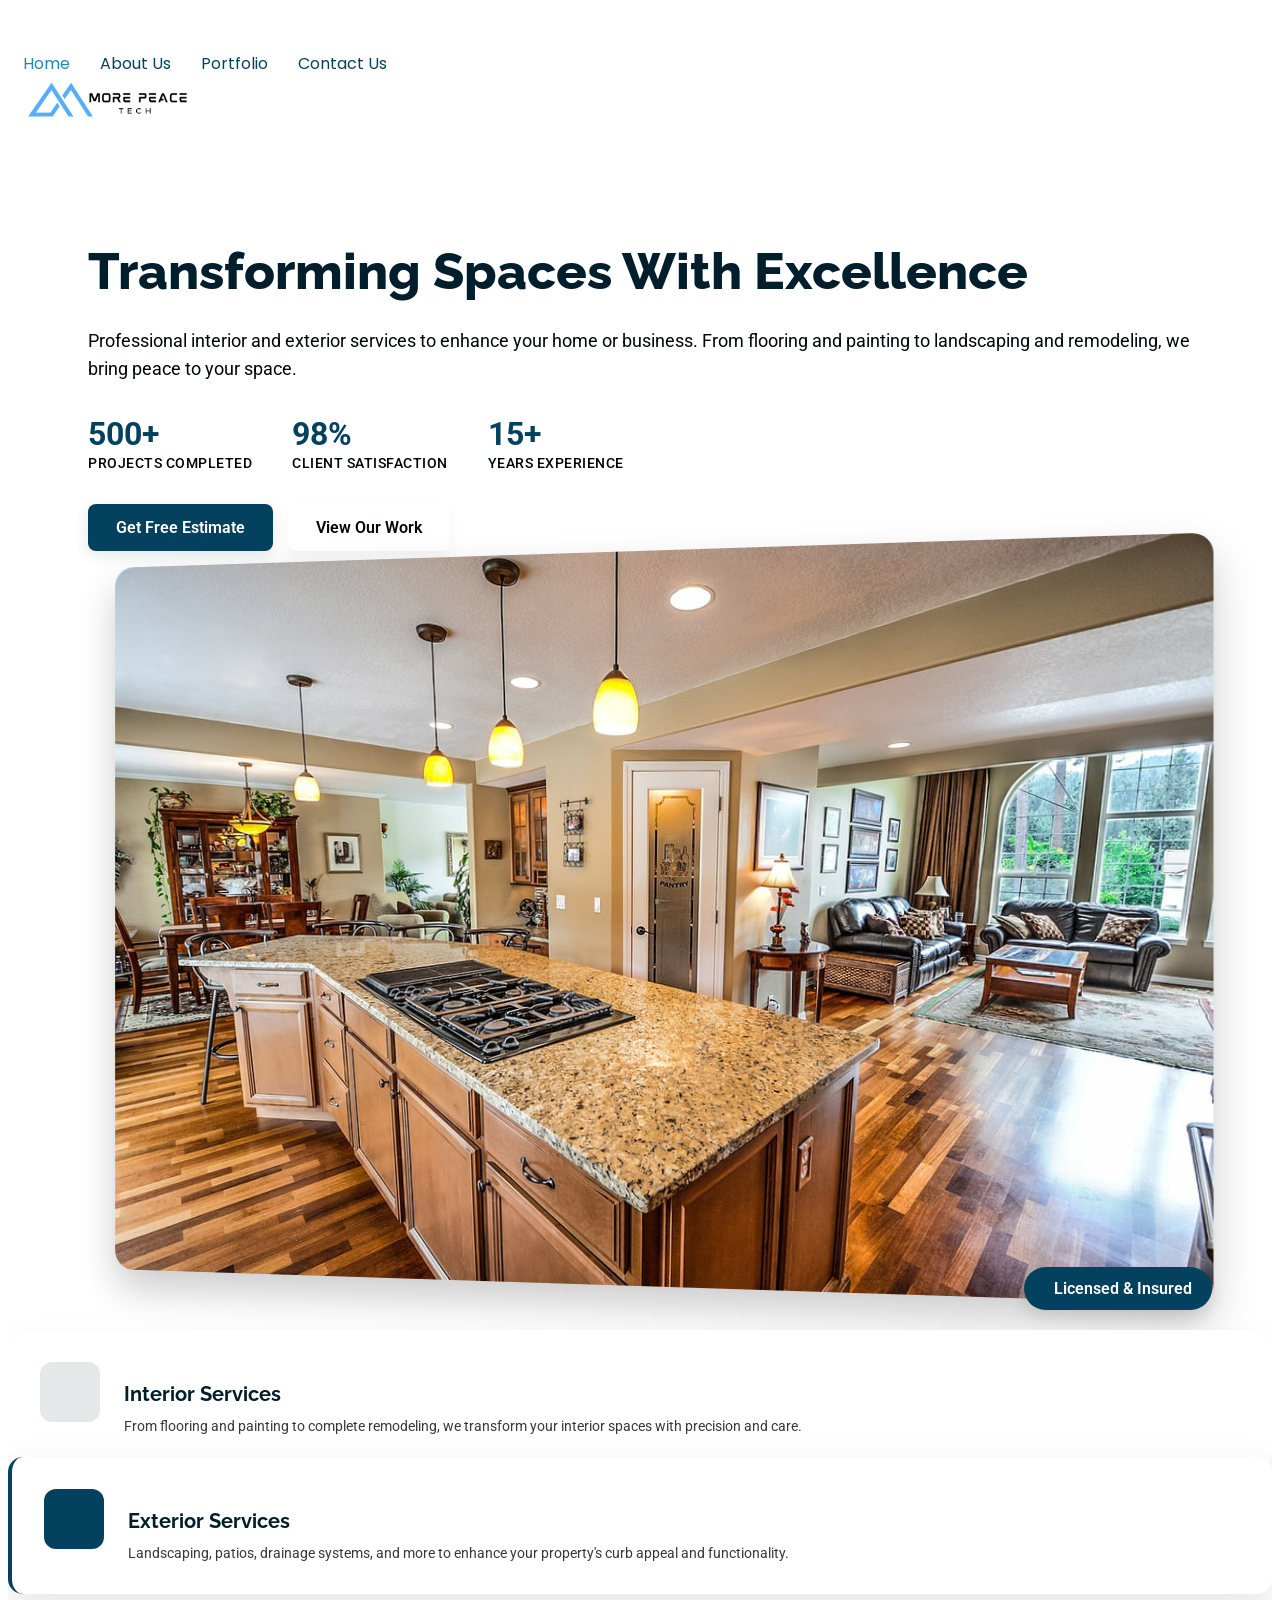
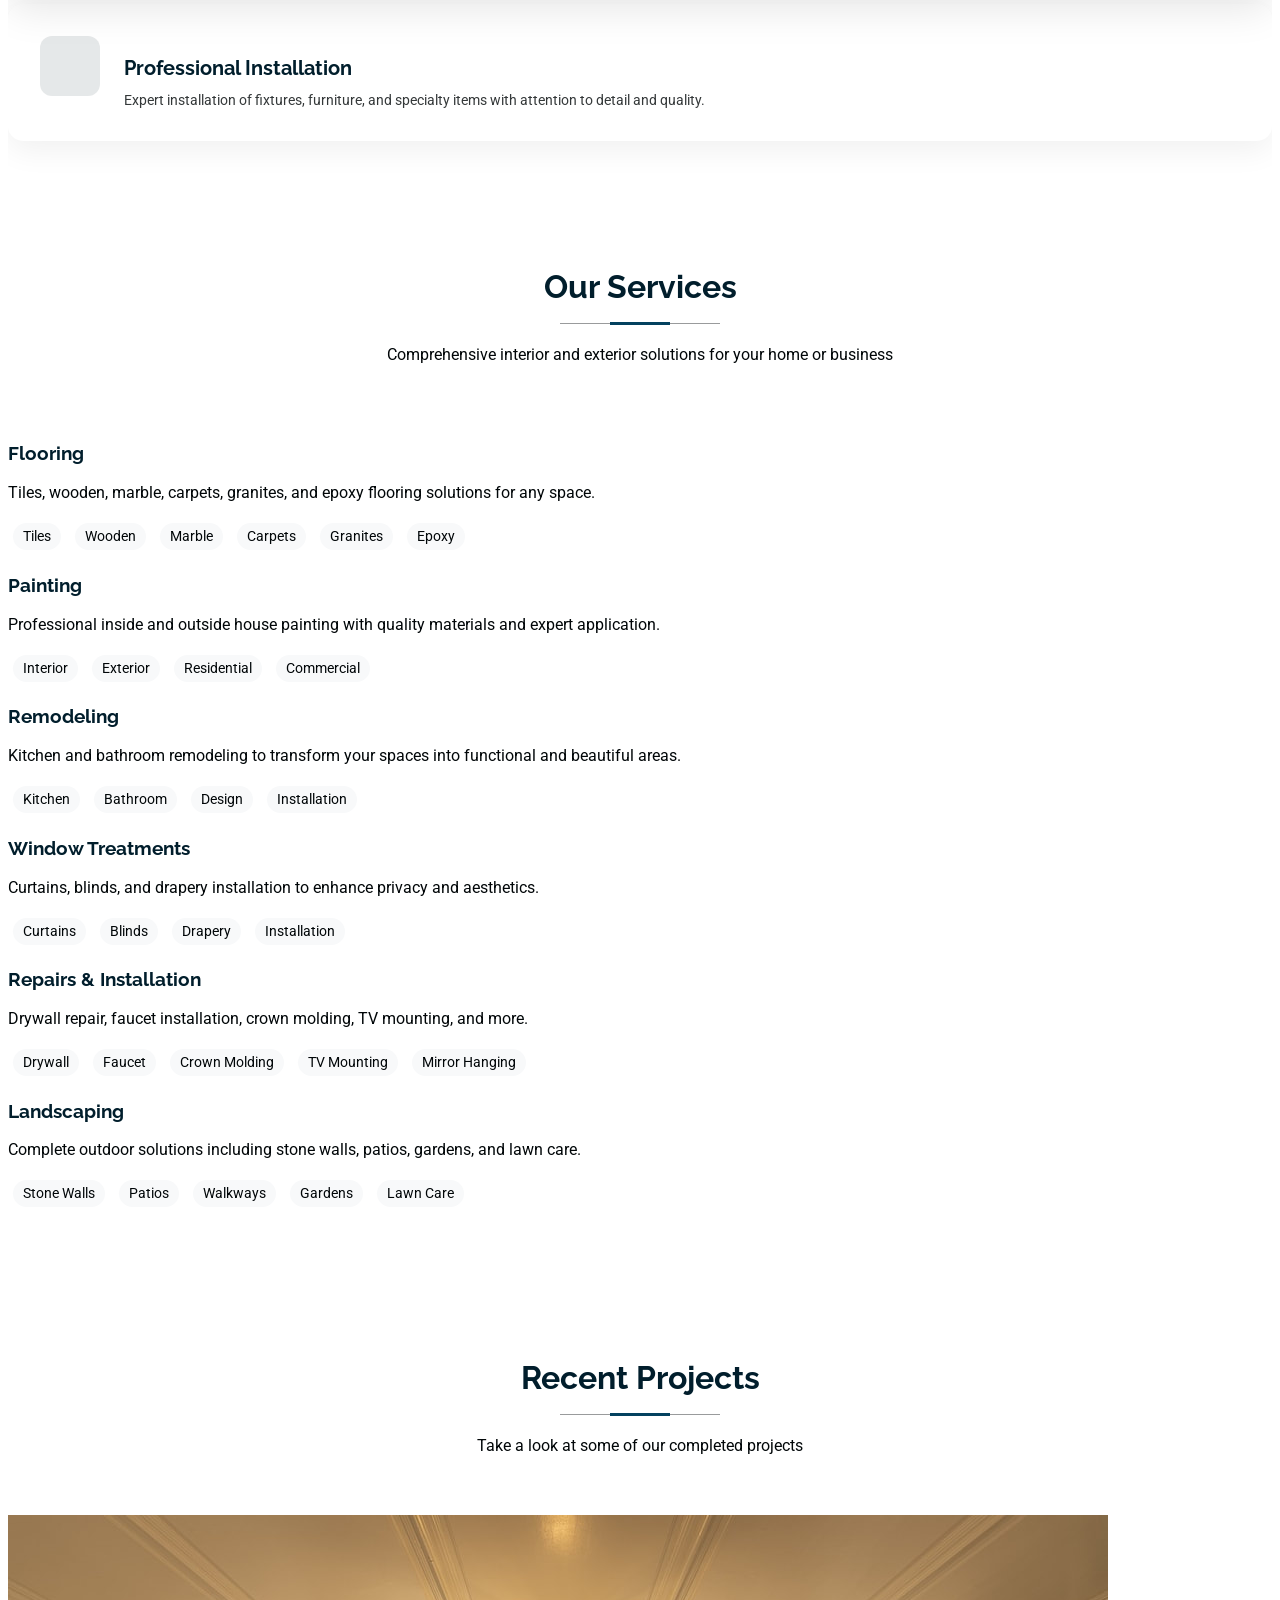
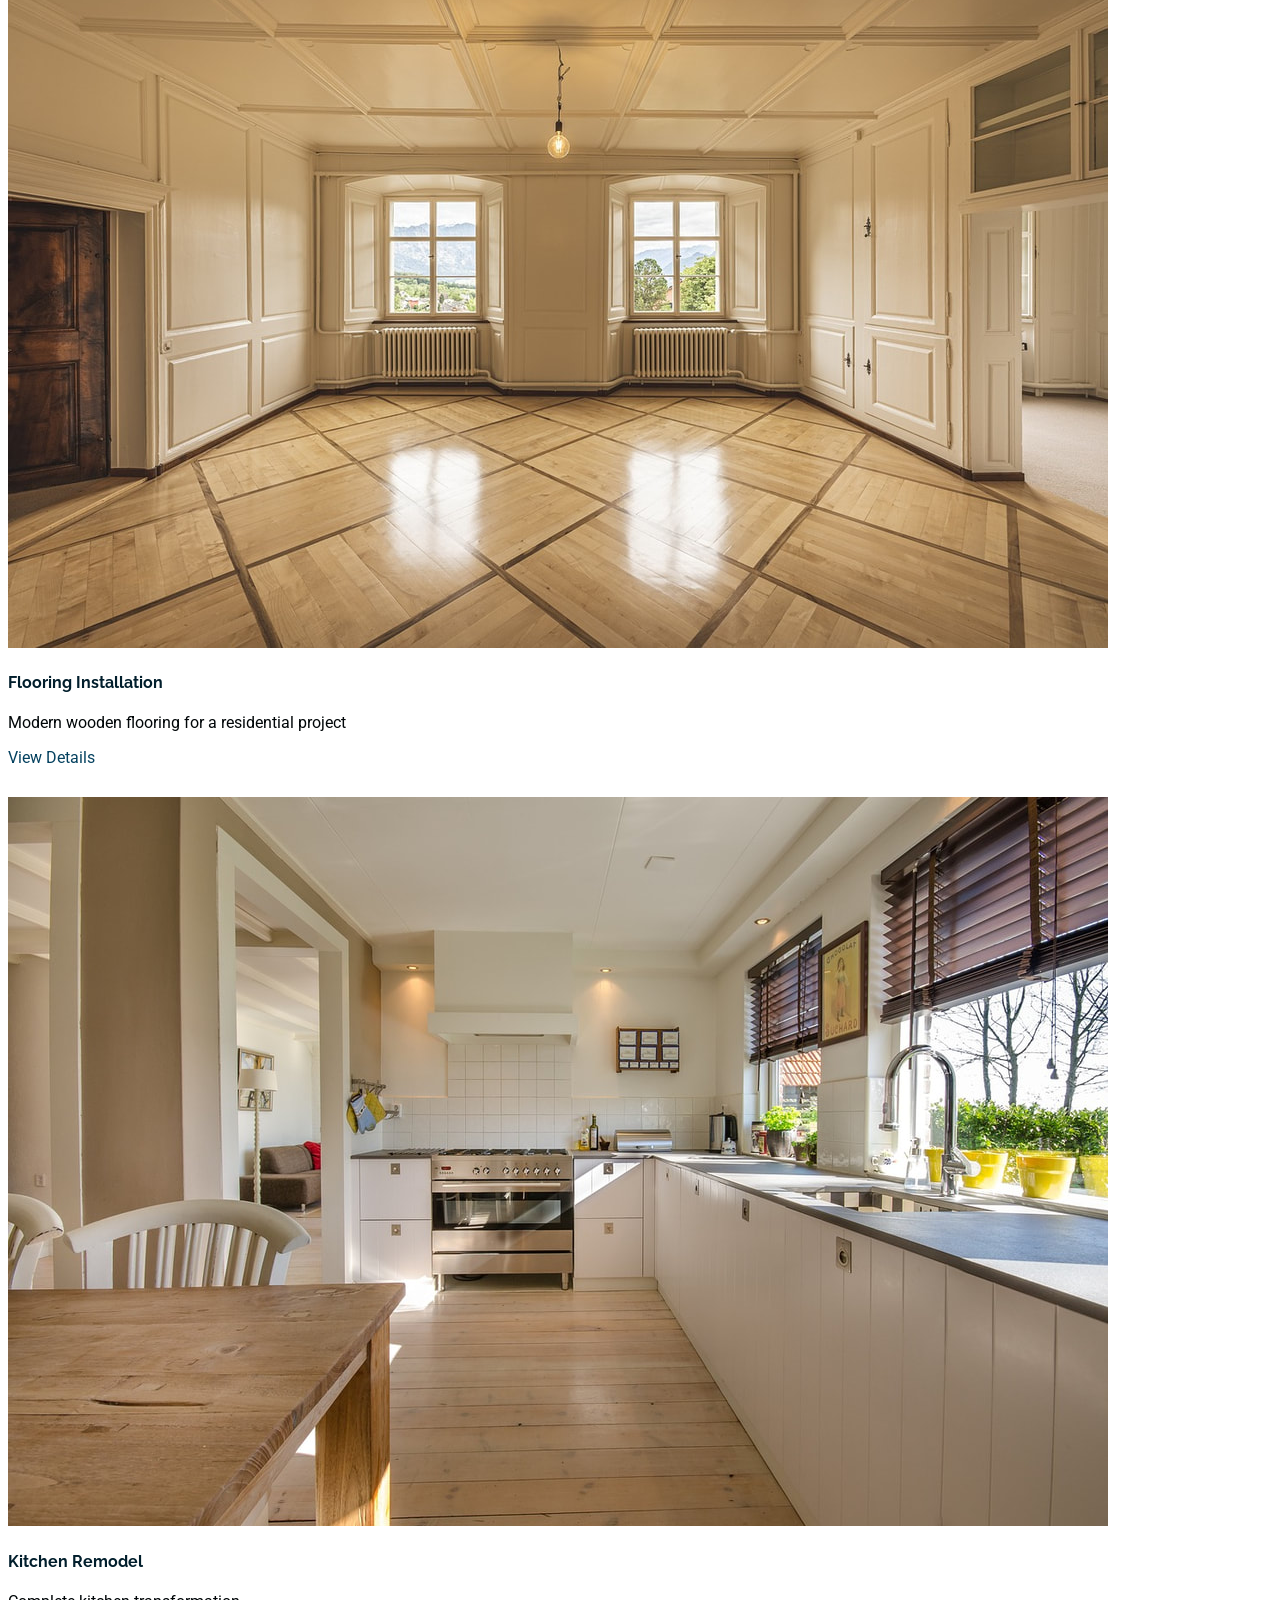
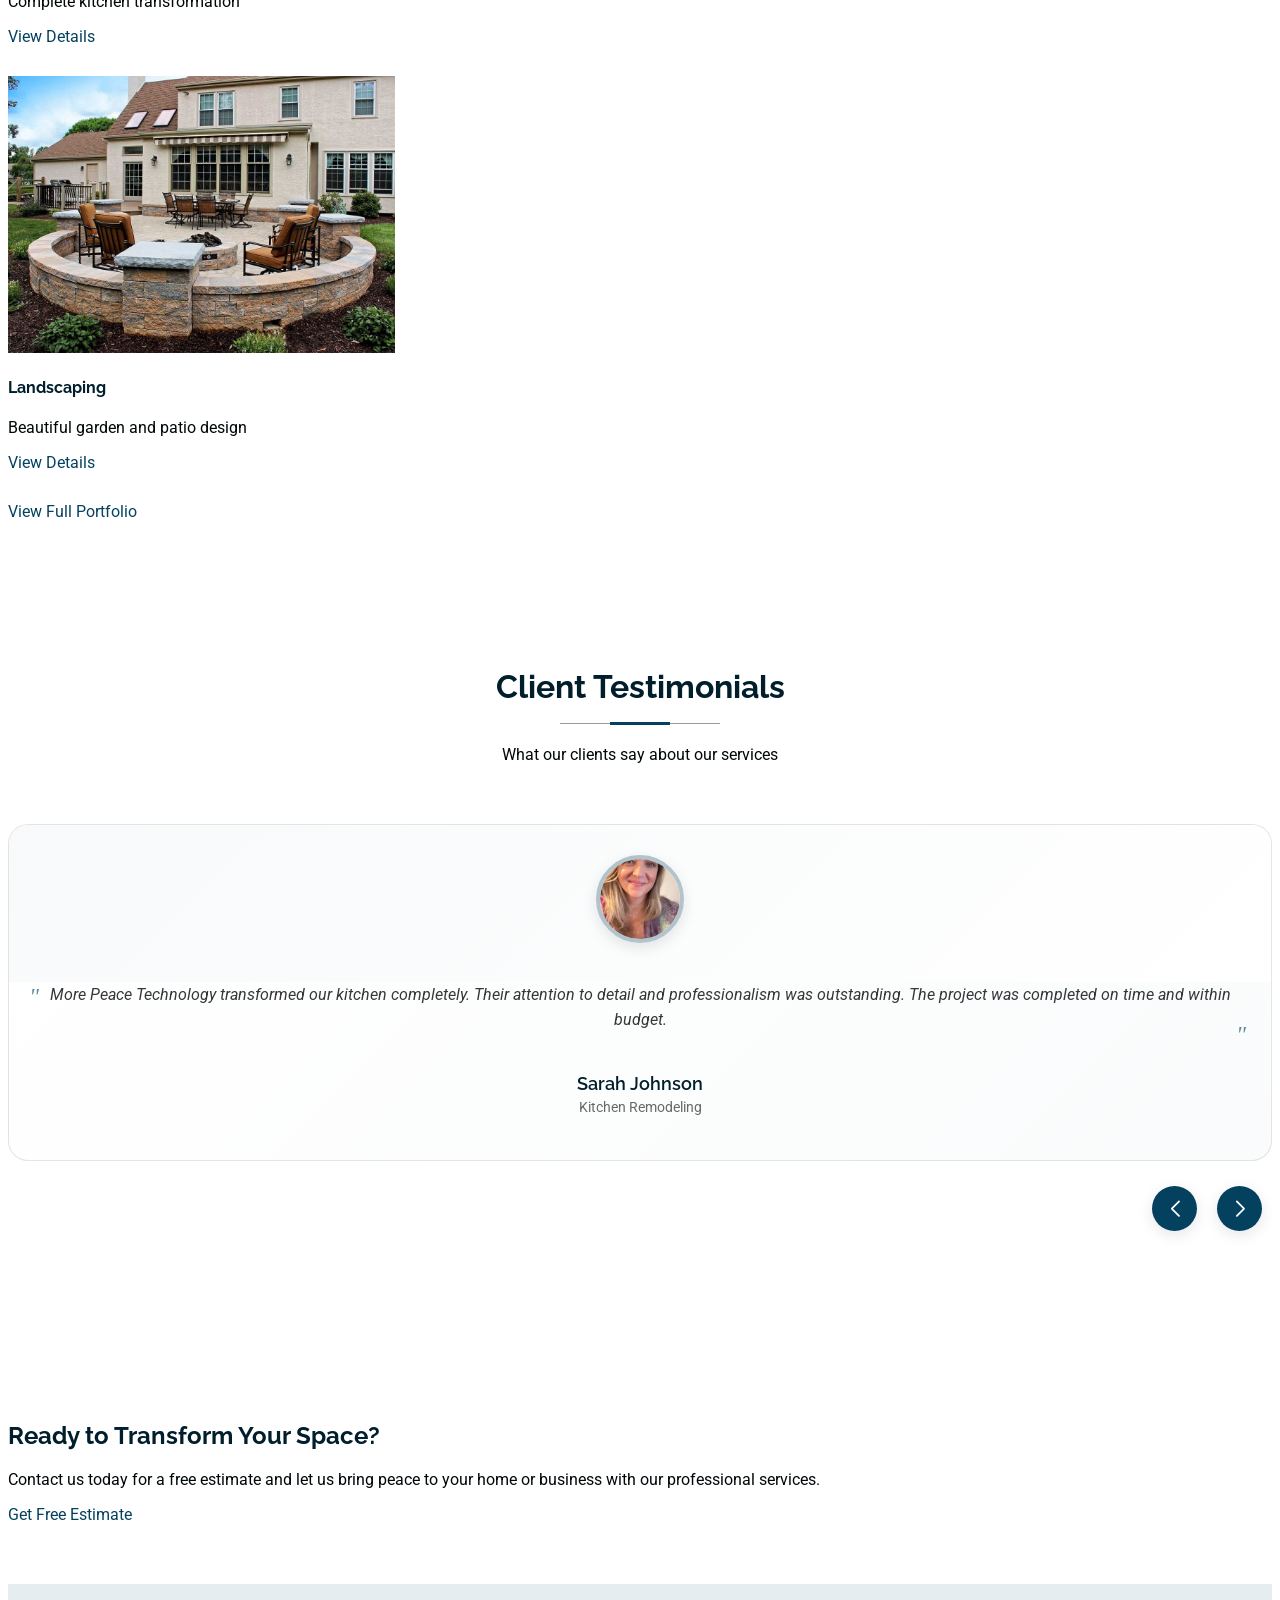
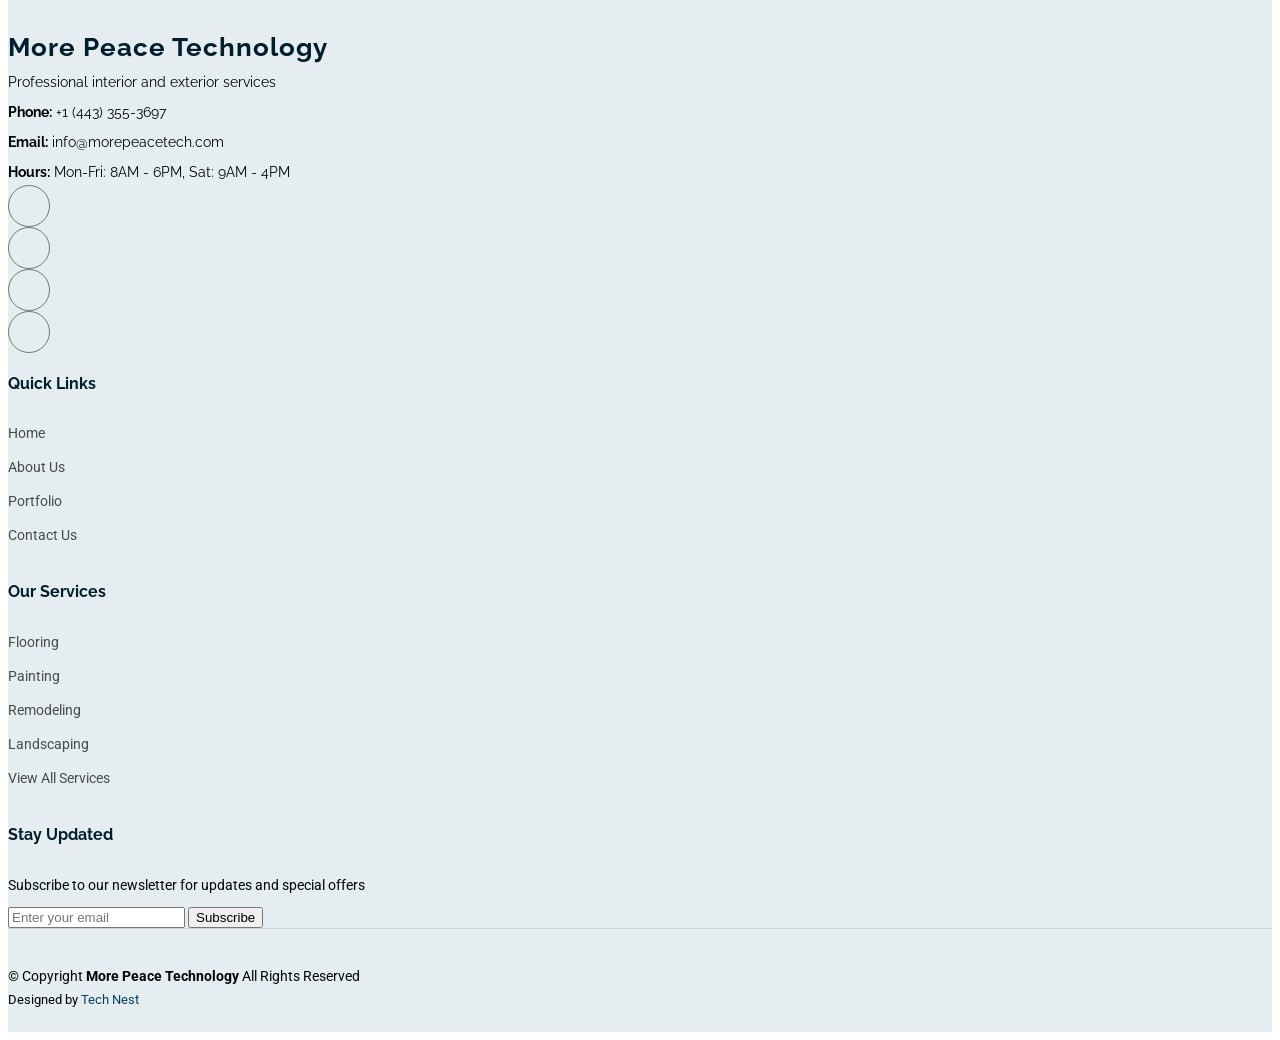
==== index.html @ dbb92f68 "commit" ====
<!DOCTYPE html>
<html lang="en">

<head>
    <meta charset="utf-8" />
    <meta content="width=device-width, initial-scale=1.0" name="viewport" />
    <title>More Peace Technology - Interior and Exterior Services</title>
    <meta name="description" content="Professional interior and exterior services including flooring, painting, remodeling, landscaping, and more." />
    <meta name="keywords" content="flooring, painting, remodeling, landscaping, home services, interior design, exterior services" />

    <!-- Favicons -->
    <link href="assets/img/favicon.png" rel="icon" />
    <link href="assets/img/apple-touch-icon.png" rel="apple-touch-icon" />

    <!-- Fonts -->
    <link href="https://fonts.googleapis.com" rel="preconnect" />
    <link href="https://fonts.gstatic.com" rel="preconnect" crossorigin />
    <link href="https://fonts.googleapis.com/css2?family=Roboto:ital,wght@0,100;0,300;0,400;0,500;0,700;0,900;1,100;1,300;1,400;1,500;1,700;1,900&family=Poppins:ital,wght@0,100;0,200;0,300;0,400;0,500;0,600;0,700;0,800;0,900;1,100;1,200;1,300;1,400;1,500;1,600;1,700;1,800;1,900&family=Raleway:ital,wght@0,100;0,200;0,300;0,400;0,500;0,600;0,700;0,800;0,900;1,100;1,200;1,300;1,400;1,500;1,600;1,700;1,800;1,900&display=swap"
        rel="stylesheet" />

    <!-- Vendor CSS Files -->
    <link href="assets/vendor/bootstrap/css/bootstrap.min.css" rel="stylesheet" />
    <link href="assets/vendor/bootstrap-icons/bootstrap-icons.css" rel="stylesheet" />
    <link href="assets/vendor/aos/aos.css" rel="stylesheet" />
    <link href="assets/vendor/swiper/swiper-bundle.min.css" rel="stylesheet" />
    <link href="assets/vendor/glightbox/css/glightbox.min.css" rel="stylesheet" />

    <!-- Main CSS File -->
    <link href="assets/css/main.css" rel="stylesheet" />

    <style>
        /* Custom styles for More Peace Technology */
        
        .service-icon {
            font-size: 2.5rem;
            color: #0d6efd;
            margin-bottom: 1rem;
        }
        
        .search-container {
            position: relative;
            margin-left: 20px;
        }
        
        .search-results {
            position: absolute;
            top: 100%;
            left: 0;
            right: 0;
            background: white;
            border: 1px solid #ddd;
            border-radius: 4px;
            box-shadow: 0 2px 5px rgba(0, 0, 0, 0.1);
            z-index: 1000;
            display: none;
        }
        
        .search-result-item {
            padding: 10px 15px;
            cursor: pointer;
            border-bottom: 1px solid #eee;
        }
        
        .search-result-item:hover {
            background-color: #f8f9fa;
        }
        
        .service-tag {
            display: inline-block;
            background: #f8f9fa;
            padding: 5px 10px;
            border-radius: 20px;
            margin: 5px;
            font-size: 0.9rem;
        }
        
        .portfolio-filter {
            margin-bottom: 30px;
        }
        
        .portfolio-item {
            margin-bottom: 30px;
            transition: transform 0.3s ease;
        }
        
        .portfolio-item:hover {
            transform: translateY(-5px);
        }
    </style>
</head>

<body class="index-page">
    <header id="header" class="header d-flex align-items-center sticky-top">
        <div class="header-container container-fluid container-xl position-relative d-flex align-items-center justify-content-end">
            <a href="index.html" class="logo d-flex align-items-center me-auto" style="background: none;">
                <!-- Uncomment the line below if you also wish to use an image logo -->
                <img src="assets/img/nn.png" alt="" style="width: 10rem; height: 10rem;">
            </a>

            <nav id="navmenu" class="navmenu">
                <ul>
                    <li><a href="index.html" class="active">Home</a></li>
                    <li><a href="about.html">About Us</a></li>
                    <li><a href="portfolio.html">Portfolio</a></li>
                    <li><a href="contact.html">Contact Us</a></li>
                </ul>
                <i class="mobile-nav-toggle d-xl-none bi bi-list"></i>
            </nav>
        </div>
    </header>

    <main class="main">
        <!-- Hero Section -->
        <section id="hero" class="hero section">
            <div class="hero-wrapper">
                <div class="container">
                    <div class="row align-items-center">
                        <div class="col-lg-6 hero-content" data-aos="fade-right" data-aos-delay="100">
                            <h1>Transforming Spaces With Excellence</h1>
                            <p>
                                Professional interior and exterior services to enhance your home or business. From flooring and painting to landscaping and remodeling, we bring peace to your space.
                            </p>
                            <div class="stats-row">
                                <div class="stat-item">
                                    <span class="stat-number">500+</span>
                                    <span class="stat-label">Projects Completed</span>
                                </div>
                                <div class="stat-item">
                                    <span class="stat-number">98%</span>
                                    <span class="stat-label">Client Satisfaction</span>
                                </div>
                                <div class="stat-item">
                                    <span class="stat-number">15+</span>
                                    <span class="stat-label">Years Experience</span>
                                </div>
                            </div>
                            <div class="action-buttons">
                                <a href="contact.html" class="btn-primary">Get Free Estimate</a
                  >
                  <a href="portfolio.html" class="btn-secondary"
                    >View Our Work</a
                  >
                </div>
              </div>
              <div
                class="col-lg-6 hero-media"
                data-aos="zoom-in"
                data-aos-delay="200"
              >
                <img
                  src="assets/img/2.jpg"
                  alt="Home Renovation"
                  class="img-fluid main-image"
                />
                <div class="image-overlay">
                  <div class="badge-accredited">
                    <i class="bi bi-patch-check-fill"></i>
                    <span>Licensed & Insured</span>
                  </div>
                </div>
              </div>
            </div>
          </div>
        </div>

        <div
          class="feature-cards-wrapper"
          data-aos="fade-up"
          data-aos-delay="300"
        >
          <div class="container">
            <div class="row gy-4">
              <div class="col-lg-4" data-aos="fade-up" data-aos-delay="100">
                <div class="feature-card">
                  <div class="feature-icon">
                    <i class="bi bi-house-door-fill"></i>
                  </div>
                  <div class="feature-content">
                    <h3>Interior Services</h3>
                    <p>
                      From flooring and painting to complete remodeling, we
                      transform your interior spaces with precision and care.
                    </p>
                  </div>
                </div>
              </div>

              <div class="col-lg-4" data-aos="fade-up" data-aos-delay="200">
                <div class="feature-card active">
                  <div class="feature-icon">
                    <i class="bi bi-tree-fill"></i>
                  </div>
                  <div class="feature-content">
                    <h3>Exterior Services</h3>
                    <p>
                      Landscaping, patios, drainage systems, and more to enhance
                      your property's curb appeal and functionality.
                    </p>
                  </div>
                </div>
              </div>

              <div class="col-lg-4" data-aos="fade-up" data-aos-delay="300">
                <div class="feature-card">
                  <div class="feature-icon">
                    <i class="bi bi-tools"></i>
                  </div>
                  <div class="feature-content">
                    <h3>Professional Installation</h3>
                    <p>
                      Expert installation of fixtures, furniture, and specialty
                      items with attention to detail and quality.
                    </p>
                  </div>
                </div>
              </div>
            </div>
          </div>
        </div>
      </section>
      <!-- /Hero Section -->

      <!-- Services Section -->
      <section id="services" class="services section">
        <div class="container section-title" data-aos="fade-up">
          <h2>Our Services</h2>
          <p>
            Comprehensive interior and exterior solutions for your home or
            business
          </p>
        </div>

        <div class="container" data-aos="fade-up" data-aos-delay="100">
          <div class="row g-4">
            <div class="col-lg-4 col-md-6">
              <div class="service-item" data-aos="fade-up" data-aos-delay="200">
                <div class="service-icon">
                  <i class="bi bi-layers-fill"></i>
                </div>
                <h3>Flooring</h3>
                <p>
                  Tiles, wooden, marble, carpets, granites, and epoxy flooring
                  solutions for any space.
                </p>
                <div class="service-tags">
                  <span class="service-tag">Tiles</span>
                  <span class="service-tag">Wooden</span>
                  <span class="service-tag">Marble</span>
                  <span class="service-tag">Carpets</span>
                  <span class="service-tag">Granites</span>
                  <span class="service-tag">Epoxy</span>
                </div>
              </div>
            </div>

            <div class="col-lg-4 col-md-6">
              <div class="service-item" data-aos="fade-up" data-aos-delay="300">
                <div class="service-icon">
                  <i class="bi bi-brush-fill"></i>
                </div>
                <h3>Painting</h3>
                <p>
                  Professional inside and outside house painting with quality
                  materials and expert application.
                </p>
                <div class="service-tags">
                  <span class="service-tag">Interior</span>
                  <span class="service-tag">Exterior</span>
                  <span class="service-tag">Residential</span>
                  <span class="service-tag">Commercial</span>
                </div>
              </div>
            </div>

            <div class="col-lg-4 col-md-6">
              <div class="service-item" data-aos="fade-up" data-aos-delay="400">
                <div class="service-icon">
                  <i class="bi bi-house-gear-fill"></i>
                </div>
                <h3>Remodeling</h3>
                <p>
                  Kitchen and bathroom remodeling to transform your spaces into
                  functional and beautiful areas.
                </p>
                <div class="service-tags">
                  <span class="service-tag">Kitchen</span>
                  <span class="service-tag">Bathroom</span>
                  <span class="service-tag">Design</span>
                  <span class="service-tag">Installation</span>
                </div>
              </div>
            </div>

            <div class="col-lg-4 col-md-6">
              <div class="service-item" data-aos="fade-up" data-aos-delay="200">
                <div class="service-icon">
                  <i class="bi bi-columns-gap"></i>
                </div>
                <h3>Window Treatments</h3>
                <p>
                  Curtains, blinds, and drapery installation to enhance privacy
                  and aesthetics.
                </p>
                <div class="service-tags">
                  <span class="service-tag">Curtains</span>
                  <span class="service-tag">Blinds</span>
                  <span class="service-tag">Drapery</span>
                  <span class="service-tag">Installation</span>
                </div>
              </div>
            </div>

            <div class="col-lg-4 col-md-6">
              <div class="service-item" data-aos="fade-up" data-aos-delay="300">
                <div class="service-icon">
                  <i class="bi bi-hammer"></i>
                </div>
                <h3>Repairs & Installation</h3>
                <p>
                  Drywall repair, faucet installation, crown molding, TV
                  mounting, and more.
                </p>
                <div class="service-tags">
                  <span class="service-tag">Drywall</span>
                  <span class="service-tag">Faucet</span>
                  <span class="service-tag">Crown Molding</span>
                  <span class="service-tag">TV Mounting</span>
                  <span class="service-tag">Mirror Hanging</span>
                </div>
              </div>
            </div>

            <div class="col-lg-4 col-md-6">
              <div class="service-item" data-aos="fade-up" data-aos-delay="400">
                <div class="service-icon">
                  <i class="bi bi-tree"></i>
                </div>
                <h3>Landscaping</h3>
                <p>
                  Complete outdoor solutions including stone walls, patios,
                  gardens, and lawn care.
                </p>
                <div class="service-tags">
                  <span class="service-tag">Stone Walls</span>
                  <span class="service-tag">Patios</span>
                  <span class="service-tag">Walkways</span>
                  <span class="service-tag">Gardens</span>
                  <span class="service-tag">Lawn Care</span>
                </div>
              </div>
            </div>
          </div>
        </div>
      </section>
      <!-- /Services Section -->

      <!-- Portfolio Preview Section -->
      <section id="portfolio-preview" class="portfolio-preview section">
        <div class="container section-title" data-aos="fade-up">
          <h2>Recent Projects</h2>
          <p>Take a look at some of our completed projects</p>
        </div>

        <div class="container" data-aos="fade-up" data-aos-delay="100">
          <div class="row g-4">
            <div class="col-lg-4 col-md-6">
              <div class="portfolio-item">
                <div class="portfolio-img">
                  <img
                    src="assets/img/1.jpg"
                    class="img-fluid"
                    alt="Flooring Installation"
                  />
                  <div class="portfolio-overlay">
                    <div class="portfolio-info">
                      <h4>Flooring Installation</h4>
                      <p>Modern wooden flooring for a residential project</p>
                      <a
                        href="portfolio.html#flooring"
                        class="btn btn-sm btn-primary"
                        >View Details</a
                      >
                    </div>
                  </div>
                </div>
              </div>
            </div>

            <div class="col-lg-4 col-md-6">
              <div class="portfolio-item">
                <div class="portfolio-img">
                  <img
                    src="assets/img/15.jpg"
                    class="img-fluid"
                    alt="Kitchen Remodel"
                  />
                  <div class="portfolio-overlay">
                    <div class="portfolio-info">
                      <h4>Kitchen Remodel</h4>
                      <p>Complete kitchen transformation</p>
                      <a
                        href="portfolio.html#remodeling"
                        class="btn btn-sm btn-primary"
                        >View Details</a
                      >
                    </div>
                  </div>
                </div>
              </div>
            </div>

            <div class="col-lg-4 col-md-6">
              <div class="portfolio-item">
                <div class="portfolio-img">
                  <img
                    src="assets/img/4.jpeg"
                    class="img-fluid"
                    alt="Landscaping Project"
                    style="height: 17.3rem"
                  />
                  <div class="portfolio-overlay">
                    <div class="portfolio-info">
                      <h4>Landscaping</h4>
                      <p>Beautiful garden and patio design</p>
                      <a
                        href="portfolio.html#landscaping"
                        class="btn btn-sm btn-primary"
                        >View Details</a
                      >
                    </div>
                  </div>
                </div>
              </div>
            </div>
          </div>

          <div class="text-center mt-5" data-aos="fade-up" data-aos-delay="200">
            <a href="portfolio.html" class="btn btn-primary"
              >View Full Portfolio</a
            >
          </div>
        </div>
      </section>
      <!-- /Portfolio Preview Section -->

      <!-- Testimonials Section -->
      <section id="testimonials" class="testimonials section">
        <div class="container section-title" data-aos="fade-up">
          <h2>Client Testimonials</h2>
          <p>What our clients say about our services</p>
        </div>

        <div class="container" data-aos="fade-up" data-aos-delay="100">
          <div class="testimonial-slider swiper init-swiper">
            <script type="application/json" class="swiper-config">
              {
                "loop": true,
                "speed": 600,
                "autoplay": {
                  "delay": 4000
                },
                "slidesPerView": 1,
                "spaceBetween": 30,
                "navigation": {
                  "nextEl": ".swiper-button-next",
                  "prevEl": ".swiper-button-prev"
                },
                "breakpoints": {
                  "768": {
                    "slidesPerView": 2
                  },
                  "1200": {
                    "slidesPerView": 3
                  }
                }
              }
            </script>

            <div class="swiper-wrapper">
              <div class="swiper-slide">
                <div
                  class="testimonial-item"
                  data-aos="zoom-in"
                  data-aos-delay="200"
                >
                  <div class="testimonial-header">
                    <img
                      src="assets/img/woman2.jpg"
                      alt="Client"
                      class="img-fluid"
                      loading="lazy"
                    />
                    <div class="rating">
                      <i class="bi bi-star-fill"></i>
                      <i class="bi bi-star-fill"></i>
                      <i class="bi bi-star-fill"></i>
                      <i class="bi bi-star-fill"></i>
                      <i class="bi bi-star-fill"></i>
                    </div>
                  </div>
                  <div class="testimonial-body">
                    <p>
                      More Peace Technology transformed our kitchen completely.
                      Their attention to detail and professionalism was
                      outstanding. The project was completed on time and within
                      budget.
                    </p>
                  </div>
                  <div class="testimonial-footer">
                    <h5>Sarah Johnson</h5>
                    <span>Kitchen Remodeling</span>
                    <div class="quote-icon">
                      <i class="bi bi-chat-quote-fill"></i>
                    </div>
                  </div>
                </div>
              </div>

              <div class="swiper-slide">
                <div
                  class="testimonial-item"
                  data-aos="zoom-in"
                  data-aos-delay="300"
                >
                  <div class="testimonial-header">
                    <img
                      src="assets/img/man1.jpg"
                      alt="Client"
                      class="img-fluid"
                      loading="lazy"
                    />
                    <div class="rating">
                      <i class="bi bi-star-fill"></i>
                      <i class="bi bi-star-fill"></i>
                      <i class="bi bi-star-fill"></i>
                      <i class="bi bi-star-fill"></i>
                      <i class="bi bi-star-fill"></i>
                    </div>
                  </div>
                  <div class="testimonial-body">
                    <p>
                      We hired them for exterior painting and landscaping. The
                      team was punctual, clean, and did an amazing job. Our
                      house has never looked better!
                    </p>
                  </div>
                  <div class="testimonial-footer">
                    <h5>Michael Thompson</h5>
                    <span>Exterior Services</span>
                    <div class="quote-icon">
                      <i class="bi bi-chat-quote-fill"></i>
                    </div>
                  </div>
                </div>
              </div>

              <div class="swiper-slide">
                <div
                  class="testimonial-item"
                  data-aos="zoom-in"
                  data-aos-delay="400"
                >
                  <div class="testimonial-header">
                    <img
                      src="assets/img/woman3.webp"
                      alt="Client"
                      class="img-fluid"
                      loading="lazy"
                    />
                    <div class="rating">
                      <i class="bi bi-star-fill"></i>
                      <i class="bi bi-star-fill"></i>
                      <i class="bi bi-star-fill"></i>
                      <i class="bi bi-star-fill"></i>
                      <i class="bi bi-star-fill"></i>
                    </div>
                  </div>
                  <div class="testimonial-body">
                    <p>
                      The epoxy flooring they installed in our garage is not
                      only beautiful but incredibly durable. They were
                      professional from start to finish.
                    </p>
                  </div>
                  <div class="testimonial-footer">
                    <h5>Jennifer Williams</h5>
                    <span>Flooring Installation</span>
                    <div class="quote-icon">
                      <i class="bi bi-chat-quote-fill"></i>
                    </div>
                  </div>
                </div>
              </div>
            </div>

            <div class="swiper-navigation">
              <div class="swiper-button-prev"></div>
              <div class="swiper-button-next"></div>
            </div>
          </div>
        </div>
      </section>
      <!-- /Testimonials Section -->

      <!-- CTA Section -->
      <section id="cta" class="cta section">
        <div class="container" data-aos="fade-up">
          <div class="row justify-content-center">
            <div class="col-lg-8 text-center">
              <h2>Ready to Transform Your Space?</h2>
              <p>
                Contact us today for a free estimate and let us bring peace to
                your home or business with our professional services.
              </p>
              <a href="contact.html" class="btn btn-primary btn-lg"
                >Get Free Estimate</a
              >
            </div>
          </div>
        </div>
      </section>
      <!-- /CTA Section -->
    </main>

    <footer id="footer" class="footer position-relative light-background">
      <div class="container footer-top">
        <div class="row gy-4">
          <div class="col-lg-4 col-md-6 footer-about">
            <a href="index.html" class="logo d-flex align-items-center">
              <span class="sitename">More Peace Technology</span>
            </a>
                                <div class="footer-contact pt-3">
                                    <p>Professional interior and exterior services</p>
                                    <p class="mt-3">
                                        <strong>Phone:</strong> <span>+1 (443) 355-3697</span>
                                    </p>
                                    <p><strong>Email:</strong> <span>info@morepeacetech.com</span></p>
                                    <p>
                                        <strong>Hours:</strong>
                                        <span>Mon-Fri: 8AM - 6PM, Sat: 9AM - 4PM</span>
                                    </p>
                                </div>
                                <div class="social-links d-flex mt-4">
                                    <a href=""><i class="bi bi-facebook"></i></a>
                                    <a href=""><i class="bi bi-instagram"></i></a>
                                    <a href=""><i class="bi bi-linkedin"></i></a>
                                    <a href=""><i class="bi bi-youtube"></i></a>
                                </div>
                            </div>

                            <div class="col-lg-2 col-md-3 footer-links">
                                <h4>Quick Links</h4>
                                <ul>
                                    <li><a href="index.html">Home</a></li>
                                    <li><a href="about.html">About Us</a></li>
                                    <li><a href="portfolio.html">Portfolio</a></li>
                                    <li><a href="contact.html">Contact Us</a></li>
                                </ul>
                            </div>

                            <div class="col-lg-3 col-md-3 footer-links">
                                <h4>Our Services</h4>
                                <ul>
                                    <li><a href="portfolio.html#flooring">Flooring</a></li>
                                    <li><a href="portfolio.html#painting">Painting</a></li>
                                    <li><a href="portfolio.html#remodeling">Remodeling</a></li>
                                    <li><a href="portfolio.html#landscaping">Landscaping</a></li>
                                    <li><a href="portfolio.html">View All Services</a></li>
                                </ul>
                            </div>

                            <div class="col-lg-3 col-md-6 footer-newsletter">
                                <h4>Stay Updated</h4>
                                <p>Subscribe to our newsletter for updates and special offers</p>
                                <form action="" method="post">
                                    <input type="email" name="email" placeholder="Enter your email" class="form-control" />
                                    <input type="submit" value="Subscribe" class="btn btn-primary mt-2" />
                                </form>
                            </div>
                        </div>
                    </div>

                    <div class="container copyright text-center mt-4">
                        <p>
                            © <span>Copyright</span>
                            <strong class="px-1 sitename">More Peace Technology</strong>
                            <span>All Rights Reserved</span>
                        </p>
                        <div class="credits">
                            Designed by <a href="https://technest-gules.vercel.app/">Tech Nest</a>
                        </div>
                    </div>
                    </footer>

                    <!-- Scroll Top -->
                    <a href="#" id="scroll-top" class="scroll-top d-flex align-items-center justify-content-center"><i class="bi bi-arrow-up-short"></i
    ></a>

                    <!-- Preloader -->
                    <div id="preloader"></div>

                    <!-- Vendor JS Files -->
                    <script src="assets/vendor/bootstrap/js/bootstrap.bundle.min.js"></script>
                    <script src="assets/vendor/php-email-form/validate.js"></script>
                    <script src="assets/vendor/aos/aos.js"></script>
                    <script src="assets/vendor/swiper/swiper-bundle.min.js"></script>
                    <script src="assets/vendor/purecounter/purecounter_vanilla.js"></script>
                    <script src="assets/vendor/imagesloaded/imagesloaded.pkgd.min.js"></script>
                    <script src="assets/vendor/isotope-layout/isotope.pkgd.min.js"></script>
                    <script src="assets/vendor/glightbox/js/glightbox.min.js"></script>

                    <!-- Main JS File -->
                    <script src="assets/js/main.js"></script>

                    <!-- Search Functionality -->
                    <script>
                        document.addEventListener("DOMContentLoaded", function() {
                            const searchInput = document.getElementById("search-input");
                            const searchResults = document.getElementById("search-results");

                            // Services data for search
                            const services = [{
                                name: "Tile Flooring",
                                category: "flooring",
                                keywords: ["tile", "flooring", "tiles", "floor"],
                            }, {
                                name: "Wooden Flooring",
                                category: "flooring",
                                keywords: ["wood", "wooden", "flooring", "hardwood"],
                            }, {
                                name: "Marble Flooring",
                                category: "flooring",
                                keywords: ["marble", "flooring", "stone"],
                            }, {
                                name: "Carpet Installation",
                                category: "flooring",
                                keywords: ["carpet", "carpets", "flooring"],
                            }, {
                                name: "Granite Flooring",
                                category: "flooring",
                                keywords: ["granite", "flooring", "stone"],
                            }, {
                                name: "Epoxy Flooring",
                                category: "flooring",
                                keywords: ["epoxy", "flooring", "coating"],
                            }, {
                                name: "Interior Painting",
                                category: "painting",
                                keywords: ["interior", "painting", "paint", "wall"],
                            }, {
                                name: "Exterior Painting",
                                category: "painting",
                                keywords: ["exterior", "painting", "paint", "house"],
                            }, {
                                name: "Kitchen Remodeling",
                                category: "remodeling",
                                keywords: ["kitchen", "remodel", "remodeling", "renovation"],
                            }, {
                                name: "Bathroom Remodeling",
                                category: "remodeling",
                                keywords: ["bathroom", "remodel", "remodeling", "renovation"],
                            }, {
                                name: "Curtain Installation",
                                category: "window",
                                keywords: ["curtain", "curtains", "window", "treatment"],
                            }, {
                                name: "Blinds Installation",
                                category: "window",
                                keywords: ["blinds", "window", "treatment"],
                            }, {
                                name: "Drapery Installation",
                                category: "window",
                                keywords: ["drapery", "window", "treatment"],
                            }, {
                                name: "Drywall Repair",
                                category: "repairs",
                                keywords: ["drywall", "repair", "wall"],
                            }, {
                                name: "Faucet Installation",
                                category: "plumbing",
                                keywords: ["faucet", "installation", "plumbing"],
                            }, {
                                name: "Crown Molding",
                                category: "installation",
                                keywords: ["crown", "molding", "trim", "installation"],
                            }, {
                                name: "TV Mounting",
                                category: "installation",
                                keywords: ["tv", "mounting", "installation", "television"],
                            }, {
                                name: "Mirror Hanging",
                                category: "installation",
                                keywords: ["mirror", "hanging", "installation"],
                            }, {
                                name: "Picture Hanging",
                                category: "installation",
                                keywords: ["picture", "hanging", "installation"],
                            }, {
                                name: "Plumbing Repairs",
                                category: "plumbing",
                                keywords: ["plumbing", "repair", "pipe", "leak"],
                            }, {
                                name: "Chandelier Installation",
                                category: "electrical",
                                keywords: ["chandelier", "light", "installation", "electrical"],
                            }, {
                                name: "Furniture Assembly",
                                category: "installation",
                                keywords: ["furniture", "assembly", "install"],
                            }, {
                                name: "Furniture Moving",
                                category: "services",
                                keywords: ["furniture", "moving", "positioning"],
                            }, {
                                name: "Interior Detailing",
                                category: "cleaning",
                                keywords: ["interior", "detailing", "cleaning"],
                            }, {
                                name: "Stone Walls",
                                category: "landscaping",
                                keywords: ["stone", "wall", "natural", "cultured", "retention"],
                            }, {
                                name: "Retention Walls",
                                category: "landscaping",
                                keywords: ["retention", "wall", "stone"],
                            }, {
                                name: "Stone Patios",
                                category: "landscaping",
                                keywords: ["stone", "patio", "brick", "outdoor"],
                            }, {
                                name: "Brick Patios",
                                category: "landscaping",
                                keywords: ["brick", "patio", "stone", "outdoor"],
                            }, {
                                name: "Natural Stone Walkways",
                                category: "landscaping",
                                keywords: ["stone", "walkway", "path", "natural"],
                            }, {
                                name: "Concrete Driveways",
                                category: "landscaping",
                                keywords: ["concrete", "driveway", "paving"],
                            }, {
                                name: "Outdoor Fireplace",
                                category: "landscaping",
                                keywords: ["outdoor", "fireplace", "fire", "pit"],
                            }, {
                                name: "Outdoor Kitchen",
                                category: "landscaping",
                                keywords: ["outdoor", "kitchen", "bbq", "grill"],
                            }, {
                                name: "Raised Garden",
                                category: "landscaping",
                                keywords: ["raised", "garden", "bed", "planting"],
                            }, {
                                name: "Flower Beds",
                                category: "landscaping",
                                keywords: ["flower", "bed", "garden", "planting"],
                            }, {
                                name: "Tree Planting",
                                category: "landscaping",
                                keywords: ["tree", "planting", "shrub", "garden"],
                            }, {
                                name: "Shrub Planting",
                                category: "landscaping",
                                keywords: ["shrub", "planting", "tree", "garden"],
                            }, {
                                name: "Lawn Care",
                                category: "landscaping",
                                keywords: ["lawn", "care", "grass", "maintenance"],
                            }, {
                                name: "French Drainage",
                                category: "landscaping",
                                keywords: ["french", "drain", "drainage", "water"],
                            }, {
                                name: "Trench Drainage",
                                category: "landscaping",
                                keywords: ["trench", "drain", "drainage", "water"],
                            }, {
                                name: "Pressure Washing",
                                category: "cleaning",
                                keywords: ["pressure", "washing", "clean", "house", "driveway"],
                            }, ];

                            searchInput.addEventListener("input", function() {
                                const query = this.value.toLowerCase().trim();

                                // Clear previous results
                                searchResults.innerHTML = "";
                                searchResults.style.display = "none";

                                if (query.length < 2) return;

                                // Filter services based on query
                                const filteredServices = services.filter((service) => {
                                    return (
                                        service.name.toLowerCase().includes(query) ||
                                        service.keywords.some((keyword) => keyword.includes(query))
                                    );
                                });

                                if (filteredServices.length > 0) {
                                    searchResults.style.display = "block";

                                    filteredServices.forEach((service) => {
                                        const resultItem = document.createElement("div");
                                        resultItem.className = "search-result-item";
                                        resultItem.textContent = service.name;
                                        resultItem.addEventListener("click", function() {
                                            window.location.href = `portfolio.html#${service.category}`;
                                        });
                                        searchResults.appendChild(resultItem);
                                    });
                                }
                            });

                            // Close search results when clicking outside
                            document.addEventListener("click", function(e) {
                                if (!searchInput.contains(e.target) &&
                                    !searchResults.contains(e.target)
                                ) {
                                    searchResults.style.display = "none";
                                }
                            });
                        });
                    </script>
</body>

</html>
---- assets/css/main.css ----
/**
* Template Name: College
* Template URL: https://bootstrapmade.com/college-bootstrap-education-template/
* Updated: Jun 19 2025 with Bootstrap v5.3.6
* Author: BootstrapMade.com
* License: https://bootstrapmade.com/license/
*/

@charset "UTF-8";

/*--------------------------------------------------------------
# Font & Color Variables
# Help: https://bootstrapmade.com/color-system/
--------------------------------------------------------------*/


/* Fonts */

:root {
    --default-font: "Roboto", system-ui, -apple-system, "Segoe UI", Roboto, "Helvetica Neue", Arial, "Noto Sans", "Liberation Sans", sans-serif, "Apple Color Emoji", "Segoe UI Emoji", "Segoe UI Symbol", "Noto Color Emoji";
    --heading-font: "Raleway", sans-serif;
    --nav-font: "Poppins", sans-serif;
}


/* Global Colors - The following color variables are used throughout the website. Updating them here will change the color scheme of the entire website */

:root {
    --background-color: white;
    /* Background color for the entire website, including individual sections */
    --default-color: #010608;
    /* Default color used for the majority of the text content across the entire website */
    --heading-color: #011e2c;
    /* Color for headings, subheadings and title throughout the website */
    --accent-color: #04415f;
    /* Accent color that represents your brand on the website. It's used for buttons, links, and other elements that need to stand out */
    --surface-color: #ffffff;
    /* The surface color is used as a background of boxed elements within sections, such as cards, icon boxes, or other elements that require a visual separation from the global background. */
    --contrast-color: #ffffff;
    /* Contrast color for text, ensuring readability against backgrounds of accent, heading, or default colors. */
}


/* Nav Menu Colors - The following color variables are used specifically for the navigation menu. They are separate from the global colors to allow for more customization options */

:root {
    --nav-color: #04415f;
    /* The default color of the main navmenu links */
    --nav-hover-color: #2086b8;
    /* Applied to main navmenu links when they are hovered over or active */
    --nav-mobile-background-color: #ffffff;
    /* Used as the background color for mobile navigation menu */
    --nav-dropdown-background-color: #ffffff;
    /* Used as the background color for dropdown items that appear when hovering over primary navigation items */
    --nav-dropdown-color: #010608;
    /* Used for navigation links of the dropdown items in the navigation menu. */
    --nav-dropdown-hover-color: #04415f;
    /* Similar to --nav-hover-color, this color is applied to dropdown navigation links when they are hovered over. */
}


/* Color Presets - These classes override global colors when applied to any section or element, providing reuse of the sam color scheme. */

.light-background {
    --background-color: #e6edf0;
    --surface-color: #ffffff;
}

.dark-background {
    --background-color: #060606;
    --default-color: #ffffff;
    --heading-color: #ffffff;
    --surface-color: #252525;
    --contrast-color: #ffffff;
}


/* Smooth scroll */

:root {
    scroll-behavior: smooth;
}


/*--------------------------------------------------------------
# General Styling & Shared Classes
--------------------------------------------------------------*/

body {
    color: var(--default-color);
    background-color: var(--background-color);
    font-family: var(--default-font);
}

a {
    color: var(--accent-color);
    text-decoration: none;
    transition: 0.3s;
}

a:hover {
    color: color-mix(in srgb, var(--accent-color), transparent 25%);
    text-decoration: none;
}

h1,
h2,
h3,
h4,
h5,
h6 {
    color: var(--heading-color);
    font-family: var(--heading-font);
}


/* PHP Email Form Messages
------------------------------*/

.php-email-form .error-message {
    display: none;
    background: #df1529;
    color: #ffffff;
    text-align: left;
    padding: 15px;
    margin-bottom: 24px;
    font-weight: 600;
}

.php-email-form .sent-message {
    display: none;
    color: #ffffff;
    background: #059652;
    text-align: center;
    padding: 15px;
    margin-bottom: 24px;
    font-weight: 600;
}

.php-email-form .loading {
    display: none;
    background: var(--surface-color);
    text-align: center;
    padding: 15px;
    margin-bottom: 24px;
}

.php-email-form .loading:before {
    content: "";
    display: inline-block;
    border-radius: 50%;
    width: 24px;
    height: 24px;
    margin: 0 10px -6px 0;
    border: 3px solid var(--accent-color);
    border-top-color: var(--surface-color);
    animation: php-email-form-loading 1s linear infinite;
}

@keyframes php-email-form-loading {
    0% {
        transform: rotate(0deg);
    }
    100% {
        transform: rotate(360deg);
    }
}


/*--------------------------------------------------------------
# Global Header
--------------------------------------------------------------*/

.header {
    --background-color: rgba(255, 255, 255, 0);
    --default-color: #ffffff;
    --heading-color: #ffffff;
    color: var(--default-color);
    background-color: var(--background-color);
    padding: 15px 0;
    transition: all 0.5s;
    z-index: 997;
}

.header .header-container {
    background: color-mix(in srgb, var(--default-color), transparent 97%);
    transition: all 0.5s;
    position: relative;
    padding-top: 10px;
    padding-bottom: 10px;
}

.header .logo {
    background: var(--accent-color);
    position: absolute;
    inset: 0 auto 0 0;
    padding: 0 20px;
}

.header .logo img {
    margin-right: 8px;
}

.header .logo h1 {
    font-size: 26px;
    margin: 0;
    font-weight: 500;
    color: var(--contrast-color);
}

@media (max-width: 1200px) {
    .header .logo {
        order: 1;
    }
    .header .navmenu {
        order: 3;
    }
}

.scrolled .header {
    box-shadow: 0px 0 18px rgba(0, 0, 0, 0.1);
}


/* Global Header on Scroll
------------------------------*/

.scrolled .header {
    --background-color: #ffffff;
}


/*--------------------------------------------------------------
# Navigation Menu
--------------------------------------------------------------*/


/* Navmenu - Desktop */

@media (min-width: 1200px) {
    .navmenu {
        padding: 0;
    }
    .navmenu ul {
        margin: 0;
        padding: 0;
        display: flex;
        list-style: none;
        align-items: center;
    }
    .navmenu li {
        position: relative;
    }
    .navmenu a,
    .navmenu a:focus {
        color: var(--nav-color);
        padding: 18px 15px;
        font-size: 16px;
        font-family: var(--nav-font);
        font-weight: 400;
        display: flex;
        align-items: center;
        justify-content: space-between;
        white-space: nowrap;
        transition: 0.3s;
    }
    .navmenu a i,
    .navmenu a:focus i {
        font-size: 12px;
        line-height: 0;
        margin-left: 5px;
        transition: 0.3s;
    }
    .navmenu li:last-child a {
        padding-right: 0;
    }
    .navmenu li:hover>a,
    .navmenu .active,
    .navmenu .active:focus {
        color: var(--nav-hover-color);
    }
    .navmenu .dropdown ul {
        margin: 0;
        padding: 10px 0;
        background: var(--nav-dropdown-background-color);
        display: block;
        position: absolute;
        visibility: hidden;
        left: 14px;
        top: 130%;
        opacity: 0;
        transition: 0.3s;
        border-radius: 4px;
        z-index: 99;
        box-shadow: 0px 0px 30px rgba(0, 0, 0, 0.1);
    }
    .navmenu .dropdown ul li {
        min-width: 200px;
    }
    .navmenu .dropdown ul a {
        padding: 10px 20px;
        font-size: 15px;
        text-transform: none;
        color: var(--nav-dropdown-color);
    }
    .navmenu .dropdown ul a i {
        font-size: 12px;
    }
    .navmenu .dropdown ul a:hover,
    .navmenu .dropdown ul .active:hover,
    .navmenu .dropdown ul li:hover>a {
        color: var(--nav-dropdown-hover-color);
    }
    .navmenu .dropdown:hover>ul {
        opacity: 1;
        top: 100%;
        visibility: visible;
    }
    .navmenu .dropdown .dropdown ul {
        top: 0;
        left: -90%;
        visibility: hidden;
    }
    .navmenu .dropdown .dropdown:hover>ul {
        opacity: 1;
        top: 0;
        left: -100%;
        visibility: visible;
    }
}


/* Navmenu - Mobile */

@media (max-width: 1199px) {
    .mobile-nav-toggle {
        color: var(--nav-color);
        font-size: 28px;
        line-height: 0;
        margin-right: 10px;
        cursor: pointer;
        transition: color 0.3s;
    }
    .navmenu {
        padding: 0;
        z-index: 9997;
    }
    .navmenu ul {
        display: none;
        list-style: none;
        position: absolute;
        inset: 60px 20px 20px 20px;
        padding: 10px 0;
        margin: 0;
        border-radius: 6px;
        background-color: var(--nav-mobile-background-color);
        overflow-y: auto;
        transition: 0.3s;
        z-index: 9998;
        box-shadow: 0px 0px 30px rgba(0, 0, 0, 0.1);
    }
    .navmenu a,
    .navmenu a:focus {
        color: var(--nav-dropdown-color);
        padding: 10px 20px;
        font-family: var(--nav-font);
        font-size: 17px;
        font-weight: 500;
        display: flex;
        align-items: center;
        justify-content: space-between;
        white-space: nowrap;
        transition: 0.3s;
    }
    .navmenu a i,
    .navmenu a:focus i {
        font-size: 12px;
        line-height: 0;
        margin-left: 5px;
        width: 30px;
        height: 30px;
        display: flex;
        align-items: center;
        justify-content: center;
        border-radius: 50%;
        transition: 0.3s;
        background-color: color-mix(in srgb, var(--accent-color), transparent 90%);
    }
    .navmenu a i:hover,
    .navmenu a:focus i:hover {
        background-color: var(--accent-color);
        color: var(--contrast-color);
    }
    .navmenu a:hover,
    .navmenu .active,
    .navmenu .active:focus {
        color: var(--nav-dropdown-hover-color);
    }
    .navmenu .active i,
    .navmenu .active:focus i {
        background-color: var(--accent-color);
        color: var(--contrast-color);
        transform: rotate(180deg);
    }
    .navmenu .dropdown ul {
        position: static;
        display: none;
        z-index: 99;
        padding: 10px 0;
        margin: 10px 20px;
        background-color: var(--nav-dropdown-background-color);
        border: 1px solid color-mix(in srgb, var(--default-color), transparent 90%);
        box-shadow: none;
        transition: all 0.5s ease-in-out;
    }
    .navmenu .dropdown ul ul {
        background-color: rgba(33, 37, 41, 0.1);
    }
    .navmenu .dropdown>.dropdown-active {
        display: block;
        background-color: rgba(33, 37, 41, 0.03);
    }
    .mobile-nav-active {
        overflow: hidden;
    }
    .mobile-nav-active .mobile-nav-toggle {
        color: #fff;
        position: absolute;
        font-size: 32px;
        top: 15px;
        right: 15px;
        margin-right: 0;
        z-index: 9999;
    }
    .mobile-nav-active .navmenu {
        position: fixed;
        overflow: hidden;
        inset: 0;
        background: rgba(33, 37, 41, 0.8);
        transition: 0.3s;
    }
    .mobile-nav-active .navmenu>ul {
        display: block;
    }
}


/*--------------------------------------------------------------
# Global Footer
--------------------------------------------------------------*/

.footer {
    color: var(--default-color);
    background-color: var(--background-color);
    font-size: 14px;
    position: relative;
}

.footer .footer-top {
    padding-top: 50px;
}

.footer .footer-about .logo {
    line-height: 1;
    margin-bottom: 25px;
}

.footer .footer-about .logo img {
    max-height: 40px;
    margin-right: 6px;
}

.footer .footer-about .logo span {
    color: var(--heading-color);
    font-family: var(--heading-font);
    font-size: 26px;
    font-weight: 700;
    letter-spacing: 1px;
}

.footer .footer-about p {
    font-size: 14px;
    font-family: var(--heading-font);
}

.footer .social-links a {
    display: flex;
    align-items: center;
    justify-content: center;
    width: 40px;
    height: 40px;
    border-radius: 50%;
    border: 1px solid color-mix(in srgb, var(--default-color), transparent 50%);
    font-size: 16px;
    color: color-mix(in srgb, var(--default-color), transparent 20%);
    margin-right: 10px;
    transition: 0.3s;
}

.footer .social-links a:hover {
    color: var(--accent-color);
    border-color: var(--accent-color);
}

.footer h4 {
    font-size: 16px;
    font-weight: bold;
    position: relative;
    padding-bottom: 12px;
}

.footer .footer-links {
    margin-bottom: 30px;
}

.footer .footer-links ul {
    list-style: none;
    padding: 0;
    margin: 0;
}

.footer .footer-links ul i {
    padding-right: 2px;
    font-size: 12px;
    line-height: 0;
}

.footer .footer-links ul li {
    padding: 10px 0;
    display: flex;
    align-items: center;
}

.footer .footer-links ul li:first-child {
    padding-top: 0;
}

.footer .footer-links ul a {
    color: color-mix(in srgb, var(--default-color), transparent 30%);
    display: inline-block;
    line-height: 1;
}

.footer .footer-links ul a:hover {
    color: var(--accent-color);
}

.footer .footer-contact p {
    margin-bottom: 5px;
}

.footer .copyright {
    padding: 25px 0;
    border-top: 1px solid color-mix(in srgb, var(--default-color), transparent 90%);
}

.footer .copyright p {
    margin-bottom: 0;
}

.footer .credits {
    margin-top: 8px;
    font-size: 13px;
}


/*--------------------------------------------------------------
# Preloader
--------------------------------------------------------------*/

#preloader {
    position: fixed;
    inset: 0;
    z-index: 999999;
    overflow: hidden;
    background: var(--background-color);
    transition: all 0.6s ease-out;
}

#preloader:before {
    content: "";
    position: fixed;
    top: calc(50% - 30px);
    left: calc(50% - 30px);
    border: 6px solid #ffffff;
    border-color: var(--accent-color) transparent var(--accent-color) transparent;
    border-radius: 50%;
    width: 60px;
    height: 60px;
    animation: animate-preloader 1.5s linear infinite;
}

@keyframes animate-preloader {
    0% {
        transform: rotate(0deg);
    }
    100% {
        transform: rotate(360deg);
    }
}


/*--------------------------------------------------------------
# Scroll Top Button
--------------------------------------------------------------*/

.scroll-top {
    position: fixed;
    visibility: hidden;
    opacity: 0;
    right: 15px;
    bottom: 15px;
    z-index: 99999;
    background-color: var(--accent-color);
    width: 40px;
    height: 40px;
    border-radius: 4px;
    transition: all 0.4s;
}

.scroll-top i {
    font-size: 24px;
    color: var(--contrast-color);
    line-height: 0;
}

.scroll-top:hover {
    background-color: color-mix(in srgb, var(--accent-color), transparent 20%);
    color: var(--contrast-color);
}

.scroll-top.active {
    visibility: visible;
    opacity: 1;
}


/*--------------------------------------------------------------
# Disable aos animation delay on mobile devices
--------------------------------------------------------------*/

@media screen and (max-width: 768px) {
    [data-aos-delay] {
        transition-delay: 0 !important;
    }
}


/*--------------------------------------------------------------
# Global Page Titles & Breadcrumbs
--------------------------------------------------------------*/

.page-title {
    color: var(--default-color);
    background-color: var(--background-color);
    padding: 25px 0;
    position: relative;
}

.page-title h1 {
    font-size: 24px;
    font-weight: 700;
}

.page-title .breadcrumbs ol {
    display: flex;
    flex-wrap: wrap;
    list-style: none;
    padding: 0;
    margin: 0;
    font-size: 14px;
    font-weight: 400;
}

.page-title .breadcrumbs ol li+li {
    padding-left: 10px;
}

.page-title .breadcrumbs ol li+li::before {
    content: "/";
    display: inline-block;
    padding-right: 10px;
    color: color-mix(in srgb, var(--default-color), transparent 70%);
}


/*--------------------------------------------------------------
# Global Sections
--------------------------------------------------------------*/

section,
.section {
    color: var(--default-color);
    background-color: var(--background-color);
    padding: 60px 0;
    scroll-margin-top: 90px;
    overflow: clip;
}

@media (max-width: 1199px) {
    section,
    .section {
        scroll-margin-top: 66px;
    }
}


/*--------------------------------------------------------------
# Global Section Titles
--------------------------------------------------------------*/

.section-title {
    text-align: center;
    padding-bottom: 60px;
    position: relative;
}

.section-title h2 {
    font-size: 32px;
    font-weight: 700;
    margin-bottom: 20px;
    padding-bottom: 20px;
    position: relative;
}

.section-title h2:before {
    content: "";
    position: absolute;
    display: block;
    width: 160px;
    height: 1px;
    background: color-mix(in srgb, var(--default-color), transparent 60%);
    left: 0;
    right: 0;
    bottom: 1px;
    margin: auto;
}

.section-title h2::after {
    content: "";
    position: absolute;
    display: block;
    width: 60px;
    height: 3px;
    background: var(--accent-color);
    left: 0;
    right: 0;
    bottom: 0;
    margin: auto;
}

.section-title p {
    margin-bottom: 0;
}


/*--------------------------------------------------------------
# Hero Section
--------------------------------------------------------------*/

.hero {
    position: relative;
    overflow: hidden;
    padding: 0px;
}

.hero .hero-wrapper {
    padding: 80px;
}

@media (max-width: 992px) {
    .hero .hero-wrapper {
        padding: 100px 0 60px;
        text-align: center;
    }
}

.hero .hero-wrapper .hero-content h1 {
    font-size: 3.2rem;
    font-weight: 800;
    margin-bottom: 1.5rem;
    line-height: 1.2;
}

@media (max-width: 992px) {
    .hero .hero-wrapper .hero-content h1 {
        font-size: 2.5rem;
    }
}

@media (max-width: 576px) {
    .hero .hero-wrapper .hero-content h1 {
        font-size: 2rem;
    }
}

.hero .hero-wrapper .hero-content p {
    font-size: 1.1rem;
    margin-bottom: 2rem;
    line-height: 1.6;
}

.hero .hero-wrapper .hero-content .stats-row {
    display: flex;
    margin-bottom: 2rem;
}

@media (max-width: 992px) {
    .hero .hero-wrapper .hero-content .stats-row {
        justify-content: center;
        flex-wrap: wrap;
    }
}

.hero .hero-wrapper .hero-content .stats-row .stat-item {
    margin-right: 2.5rem;
}

@media (max-width: 992px) {
    .hero .hero-wrapper .hero-content .stats-row .stat-item {
        margin: 0 1.5rem 1rem;
    }
}

.hero .hero-wrapper .hero-content .stats-row .stat-item .stat-number {
    display: block;
    font-size: 2rem;
    font-weight: 700;
    color: var(--accent-color);
}

.hero .hero-wrapper .hero-content .stats-row .stat-item .stat-label {
    font-size: 0.85rem;
    font-weight: 500;
    text-transform: uppercase;
    letter-spacing: 0.5px;
}

.hero .hero-wrapper .hero-content .action-buttons {
    display: flex;
    gap: 15px;
}

@media (max-width: 992px) {
    .hero .hero-wrapper .hero-content .action-buttons {
        justify-content: center;
        flex-wrap: wrap;
    }
}

.hero .hero-wrapper .hero-content .action-buttons a {
    padding: 14px 28px;
    font-weight: 600;
    border-radius: 8px;
    font-size: 1rem;
    text-align: center;
    transition: all 0.3s ease;
}

@media (max-width: 576px) {
    .hero .hero-wrapper .hero-content .action-buttons a {
        width: 100%;
    }
}

.hero .hero-wrapper .hero-content .action-buttons .btn-primary {
    background: var(--accent-color);
    color: var(--contrast-color);
    box-shadow: 0 4px 15px rgba(0, 0, 0, 0.1);
}

.hero .hero-wrapper .hero-content .action-buttons .btn-primary:hover {
    background: color-mix(in srgb, var(--accent-color), transparent 15%);
    transform: translateY(-3px);
    box-shadow: 0 8px 25px rgba(0, 0, 0, 0.15);
}

.hero .hero-wrapper .hero-content .action-buttons .btn-secondary {
    background: var(--surface-color);
    color: var(--default-color);
    box-shadow: 0 8px 15px rgba(0, 0, 0, 0.05);
}

.hero .hero-wrapper .hero-content .action-buttons .btn-secondary:hover {
    color: var(--heading-color);
    transform: translateY(-3px);
    box-shadow: 0 8px 25px rgba(0, 0, 0, 0.15);
}

.hero .hero-wrapper .hero-media {
    position: relative;
}

@media (max-width: 992px) {
    .hero .hero-wrapper .hero-media {
        margin-top: 3rem;
        max-width: 80%;
        margin-left: auto;
        margin-right: auto;
    }
}

.hero .hero-wrapper .hero-media .main-image {
    border-radius: 20px;
    box-shadow: 0 20px 40px rgba(0, 0, 0, 0.2);
    transform: perspective(1000px) rotateY(-5deg);
    transition: all 0.5s ease;
}

.hero .hero-wrapper .hero-media .main-image:hover {
    transform: perspective(1000px) rotateY(0);
}

.hero .hero-wrapper .hero-media .image-overlay {
    position: absolute;
    bottom: -20px;
    right: -20px;
}

@media (max-width: 992px) {
    .hero .hero-wrapper .hero-media .image-overlay {
        right: 0;
    }
}

.hero .hero-wrapper .hero-media .image-overlay .badge-accredited {
    background: var(--accent-color);
    color: var(--contrast-color);
    padding: 12px 20px;
    border-radius: 50px;
    font-weight: 600;
    display: flex;
    align-items: center;
    gap: 10px;
    box-shadow: 0 8px 15px rgba(0, 0, 0, 0.1);
}

.hero .hero-wrapper .hero-media .image-overlay .badge-accredited i {
    font-size: 1.3rem;
}

.hero .feature-cards-wrapper {
    margin-top: -40px;
    padding-bottom: 40px;
    position: relative;
    z-index: 10;
}

.hero .feature-cards-wrapper .feature-card {
    background: var(--surface-color);
    border-radius: 15px;
    padding: 2rem;
    box-shadow: 0 10px 30px rgba(0, 0, 0, 0.06);
    display: flex;
    align-items: flex-start;
    gap: 1.5rem;
    height: 100%;
    transition: all 0.3s ease;
}

.hero .feature-cards-wrapper .feature-card:hover,
.hero .feature-cards-wrapper .feature-card.active {
    transform: translateY(-10px);
    box-shadow: 0 15px 40px rgba(0, 0, 0, 0.1);
}

.hero .feature-cards-wrapper .feature-card.active {
    background: var(--surface-color);
    border-left: 4px solid var(--accent-color);
}

.hero .feature-cards-wrapper .feature-card.active .feature-icon {
    background: var(--accent-color);
    color: var(--contrast-color);
}

.hero .feature-cards-wrapper .feature-card .feature-icon {
    width: 60px;
    height: 60px;
    background: color-mix(in srgb, var(--heading-color), transparent 90%);
    color: var(--heading-color);
    border-radius: 12px;
    display: flex;
    align-items: center;
    justify-content: center;
    font-size: 1.5rem;
    transition: all 0.3s ease;
}

.hero .feature-cards-wrapper .feature-card .feature-content {
    flex: 1;
}

.hero .feature-cards-wrapper .feature-card .feature-content h3 {
    font-size: 1.25rem;
    margin-bottom: 0.75rem;
    font-weight: 700;
}

.hero .feature-cards-wrapper .feature-card .feature-content p {
    font-size: 0.9rem;
    color: color-mix(in srgb, var(--default-color), transparent 20%);
    margin: 0;
}

.hero .upcoming-event {
    background: var(--heading-color);
    color: var(--contrast-color);
    padding: 0;
    margin: 30px 0 0;
}

.hero .upcoming-event .event-content {
    display: flex;
    align-items: center;
    flex-wrap: wrap;
    padding: 20px;
    position: relative;
    border-radius: 10px;
    overflow: hidden;
}

@media (max-width: 992px) {
    .hero .upcoming-event .event-content {
        flex-direction: column;
        text-align: center;
    }
}

.hero .upcoming-event .event-content>* {
    position: relative;
    z-index: 1;
}

.hero .upcoming-event .event-content .event-date {
    display: flex;
    flex-direction: column;
    background: var(--accent-color);
    color: var(--contrast-color);
    text-align: center;
    padding: 15px;
    border-radius: 8px;
    margin-right: 30px;
    min-width: 100px;
}

@media (max-width: 992px) {
    .hero .upcoming-event .event-content .event-date {
        margin: 0 auto 20px;
    }
}

.hero .upcoming-event .event-content .event-date .day {
    font-size: 2.5rem;
    font-weight: 800;
    line-height: 1;
}

.hero .upcoming-event .event-content .event-date .month {
    font-size: 1rem;
    font-weight: 600;
    text-transform: uppercase;
}

.hero .upcoming-event .event-content .event-info {
    flex: 1;
    margin-right: 30px;
}

@media (max-width: 992px) {
    .hero .upcoming-event .event-content .event-info {
        margin-right: 0;
        margin-bottom: 20px;
    }
}

.hero .upcoming-event .event-content .event-info h3 {
    font-size: 1.6rem;
    color: var(--contrast-color);
    margin-bottom: 10px;
    font-weight: 700;
}

@media (max-width: 576px) {
    .hero .upcoming-event .event-content .event-info h3 {
        font-size: 1.3rem;
    }
}

.hero .upcoming-event .event-content .event-info p {
    font-size: 1rem;
    margin: 0;
}

.hero .upcoming-event .event-content .event-action {
    display: flex;
    flex-direction: column;
    align-items: center;
}

.hero .upcoming-event .event-content .event-action .btn-event {
    background: var(--accent-color);
    color: var(--contrast-color);
    padding: 12px 30px;
    border-radius: 8px;
    font-weight: 600;
    display: inline-block;
    text-transform: uppercase;
    letter-spacing: 1px;
    margin-bottom: 10px;
    transition: all 0.3s ease;
}

.hero .upcoming-event .event-content .event-action .btn-event:hover {
    background: color-mix(in srgb, var(--accent-color), transparent 15%);
    transform: translateY(-3px);
    box-shadow: 0 10px 20px rgba(0, 0, 0, 0.15);
}

.hero .upcoming-event .event-content .event-action .countdown {
    font-size: 0.9rem;
    opacity: 0.8;
}


/*--------------------------------------------------------------
# About Section
--------------------------------------------------------------*/

.about .about-content h2 {
    font-size: 2.5rem;
    margin-bottom: 20px;
    font-weight: 700;
}

.about .about-content h3 {
    color: var(--accent-color);
    font-weight: 600;
    margin-bottom: 10px;
    font-size: 1.1rem;
}

.about .about-content p {
    margin-bottom: 30px;
}

.about .about-content .timeline {
    position: relative;
    margin-top: 40px;
    padding-left: 30px;
}

.about .about-content .timeline:before {
    content: "";
    position: absolute;
    left: 0;
    top: 0;
    height: 100%;
    width: 3px;
    background-color: color-mix(in srgb, var(--accent-color), transparent 70%);
}

.about .about-content .timeline .timeline-item {
    position: relative;
    margin-bottom: 30px;
}

.about .about-content .timeline .timeline-item:last-child {
    margin-bottom: 0;
}

.about .about-content .timeline .timeline-item .timeline-dot {
    position: absolute;
    left: -35px;
    top: 5px;
    width: 16px;
    height: 16px;
    border-radius: 50%;
    background-color: var(--accent-color);
}

.about .about-content .timeline .timeline-item .timeline-content h4 {
    font-weight: 700;
    font-size: 1.25rem;
    margin-bottom: 10px;
    color: var(--heading-color);
}

.about .about-content .timeline .timeline-item .timeline-content p {
    margin-bottom: 0;
}

.about .about-image {
    position: relative;
}

.about .about-image img {
    width: 100%;
    box-shadow: 0 10px 30px rgba(0, 0, 0, 0.1);
}

.about .about-image .mission-vision {
    margin-top: 30px;
    display: grid;
    grid-template-columns: 1fr 1fr;
    gap: 20px;
}

@media (max-width: 768px) {
    .about .about-image .mission-vision {
        grid-template-columns: 1fr;
    }
}

.about .about-image .mission-vision .mission,
.about .about-image .mission-vision .vision {
    background-color: var(--surface-color);
    padding: 25px;
    border-radius: 10px;
    box-shadow: 0 5px 25px rgba(0, 0, 0, 0.05);
}

.about .about-image .mission-vision .mission h3,
.about .about-image .mission-vision .vision h3 {
    font-size: 1.3rem;
    margin-bottom: 15px;
    font-weight: 600;
    position: relative;
    padding-left: 15px;
}

.about .about-image .mission-vision .mission h3:before,
.about .about-image .mission-vision .vision h3:before {
    content: "";
    position: absolute;
    left: 0;
    top: 8px;
    width: 5px;
    height: 20px;
    background-color: var(--accent-color);
    border-radius: 3px;
}

.about .about-image .mission-vision .mission p,
.about .about-image .mission-vision .vision p {
    margin-bottom: 0;
    font-size: 0.95rem;
}

.about .core-values {
    margin-top: 30px;
}

.about .core-values h3 {
    font-size: 1.8rem;
    font-weight: 700;
}

.about .core-values .value-card {
    background-color: var(--surface-color);
    padding: 30px 20px;
    border-radius: 10px;
    text-align: center;
    height: 100%;
    transition: all 0.3s ease;
    box-shadow: 0 5px 15px rgba(0, 0, 0, 0.05);
}

.about .core-values .value-card:hover {
    transform: translateY(-5px);
    box-shadow: 0 10px 25px rgba(0, 0, 0, 0.1);
}

.about .core-values .value-card .value-icon {
    display: inline-flex;
    align-items: center;
    justify-content: center;
    width: 70px;
    height: 70px;
    border-radius: 50%;
    background-color: color-mix(in srgb, var(--accent-color), transparent 90%);
    margin-bottom: 20px;
}

.about .core-values .value-card .value-icon i {
    font-size: 32px;
    color: var(--accent-color);
}

.about .core-values .value-card h4 {
    font-size: 1.2rem;
    margin-bottom: 15px;
    font-weight: 600;
}

.about .core-values .value-card p {
    font-size: 0.95rem;
    margin-bottom: 0;
}


/*--------------------------------------------------------------
# Featured Programs Section
--------------------------------------------------------------*/

.featured-programs .program-banner {
    background-color: var(--surface-color);
    border-radius: 20px;
    overflow: hidden;
    box-shadow: 0 8px 30px 0 color-mix(in srgb, var(--heading-color), transparent 90%);
    transition: transform 0.4s ease, box-shadow 0.4s ease;
}

.featured-programs .program-banner:hover {
    transform: translateY(-5px);
    box-shadow: 0 15px 40px 0 color-mix(in srgb, var(--heading-color), transparent 85%);
}

.featured-programs .banner-image {
    position: relative;
    height: 280px;
    overflow: hidden;
}

.featured-programs .banner-image img {
    width: 100%;
    height: 100%;
    object-fit: cover;
    transition: transform 0.6s ease;
}

.featured-programs .banner-image:hover img {
    transform: scale(1.05);
}

.featured-programs .banner-badge {
    position: absolute;
    top: 20px;
    right: 20px;
    background: linear-gradient(135deg, var(--accent-color), color-mix(in srgb, var(--accent-color), #000 20%));
    color: var(--contrast-color);
    padding: 8px 16px;
    border-radius: 25px;
    font-size: 0.8rem;
    font-weight: 600;
    box-shadow: 0 4px 15px 0 color-mix(in srgb, var(--accent-color), transparent 60%);
}

.featured-programs .banner-info {
    padding: 35px 30px;
}

.featured-programs .banner-info .program-header {
    margin-bottom: 20px;
}

.featured-programs .banner-info .program-header h3 {
    font-size: 1.8rem;
    font-weight: 700;
    margin-bottom: 15px;
    color: var(--heading-color);
}

.featured-programs .banner-info .program-header .program-stats {
    display: flex;
    gap: 25px;
}

.featured-programs .banner-info .program-header .program-stats span {
    font-size: 0.9rem;
    color: color-mix(in srgb, var(--default-color), transparent 30%);
    display: flex;
    align-items: center;
}

.featured-programs .banner-info .program-header .program-stats span i {
    margin-right: 8px;
    color: var(--accent-color);
    font-size: 1rem;
}

.featured-programs .banner-info p {
    color: color-mix(in srgb, var(--default-color), transparent 25%);
    margin-bottom: 25px;
    line-height: 1.7;
}

.featured-programs .banner-info .program-details {
    display: flex;
    gap: 30px;
    margin-bottom: 30px;
}

.featured-programs .banner-info .program-details .detail-item {
    display: flex;
    align-items: center;
}

.featured-programs .banner-info .program-details .detail-item i {
    color: var(--accent-color);
    margin-right: 10px;
    font-size: 1.1rem;
}

.featured-programs .banner-info .program-details .detail-item span {
    color: color-mix(in srgb, var(--heading-color), transparent 20%);
    font-weight: 600;
}

.featured-programs .banner-info .discover-btn {
    display: inline-block;
    background: linear-gradient(135deg, var(--accent-color), color-mix(in srgb, var(--accent-color), #000 15%));
    color: var(--contrast-color);
    padding: 12px 28px;
    border-radius: 30px;
    font-weight: 600;
    transition: all 0.3s ease;
    box-shadow: 0 4px 15px 0 color-mix(in srgb, var(--accent-color), transparent 70%);
}

.featured-programs .banner-info .discover-btn:hover {
    transform: translateY(-2px);
    box-shadow: 0 6px 20px 0 color-mix(in srgb, var(--accent-color), transparent 60%);
    color: var(--contrast-color);
}

.featured-programs .programs-grid {
    height: 100%;
    display: flex;
    align-items: center;
}

.featured-programs .program-item {
    display: flex;
    align-items: center;
    background-color: var(--surface-color);
    padding: 20px;
    border-radius: 15px;
    transition: all 0.3s ease;
    border: 1px solid color-mix(in srgb, var(--heading-color), transparent 90%);
    cursor: pointer;
}

.featured-programs .program-item:hover {
    background-color: color-mix(in srgb, var(--accent-color), transparent 95%);
    border-color: color-mix(in srgb, var(--accent-color), transparent 80%);
    transform: translateX(10px);
}

.featured-programs .program-item:hover .item-arrow i {
    transform: translateX(5px);
    color: var(--accent-color);
}

.featured-programs .program-item .item-icon {
    width: 70px;
    height: 70px;
    border-radius: 12px;
    overflow: hidden;
    margin-right: 20px;
    flex-shrink: 0;
}

.featured-programs .program-item .item-icon img {
    width: 100%;
    height: 100%;
    object-fit: cover;
}

.featured-programs .program-item .item-content {
    flex: 1;
}

.featured-programs .program-item .item-content h4 {
    font-size: 1.1rem;
    font-weight: 600;
    margin-bottom: 8px;
    color: var(--heading-color);
}

.featured-programs .program-item .item-content p {
    color: color-mix(in srgb, var(--default-color), transparent 30%);
    font-size: 0.9rem;
    margin-bottom: 10px;
    line-height: 1.5;
}

.featured-programs .program-item .item-content .meta-info {
    display: flex;
    gap: 15px;
}

.featured-programs .program-item .item-content .meta-info span {
    font-size: 0.8rem;
    color: color-mix(in srgb, var(--accent-color), transparent 20%);
    font-weight: 500;
}

.featured-programs .program-item .item-arrow {
    margin-left: 15px;
}

.featured-programs .program-item .item-arrow i {
    font-size: 1.2rem;
    color: color-mix(in srgb, var(--default-color), transparent 50%);
    transition: all 0.3s ease;
}

@media (max-width: 992px) {
    .featured-programs .row {
        flex-direction: column-reverse;
    }
    .featured-programs .banner-info {
        padding: 25px 20px;
    }
    .featured-programs .banner-info .program-header h3 {
        font-size: 1.5rem;
    }
    .featured-programs .banner-info .program-stats {
        flex-direction: column;
        gap: 10px;
    }
    .featured-programs .banner-info .program-details {
        flex-direction: column;
        gap: 15px;
    }
    .featured-programs .program-item {
        padding: 15px;
    }
    .featured-programs .program-item .item-icon {
        width: 60px;
        height: 60px;
        margin-right: 15px;
    }
    .featured-programs .program-item .item-content h4 {
        font-size: 1rem;
    }
}

@media (max-width: 576px) {
    .featured-programs .banner-image {
        height: 220px;
    }
    .featured-programs .program-item {
        flex-direction: column;
        text-align: center;
    }
    .featured-programs .program-item .item-icon {
        margin-right: 0;
        margin-bottom: 15px;
    }
    .featured-programs .program-item .item-arrow {
        margin-left: 0;
        margin-top: 10px;
    }
}


/*--------------------------------------------------------------
# Students Life Block Section
--------------------------------------------------------------*/

.students-life-block .hero-image-wrapper {
    position: relative;
}

.students-life-block .hero-image-wrapper .main-image {
    border-radius: 20px;
    box-shadow: 0 20px 60px rgba(0, 0, 0, 0.1);
}

.students-life-block .hero-image-wrapper .floating-card {
    position: absolute;
    bottom: 30px;
    right: 30px;
    background: var(--surface-color);
    padding: 1.5rem 2rem;
    border-radius: 16px;
    box-shadow: 0 15px 40px rgba(0, 0, 0, 0.15);
    display: flex;
    align-items: center;
    gap: 1rem;
}

.students-life-block .hero-image-wrapper .floating-card .card-icon {
    width: 50px;
    height: 50px;
    background: linear-gradient(135deg, var(--accent-color), color-mix(in srgb, var(--accent-color), #ff6b6b 30%));
    border-radius: 12px;
    display: flex;
    align-items: center;
    justify-content: center;
}

.students-life-block .hero-image-wrapper .floating-card .card-icon i {
    color: var(--contrast-color);
    font-size: 1.5rem;
}

.students-life-block .hero-image-wrapper .floating-card .card-content {
    display: flex;
    flex-direction: column;
}

.students-life-block .hero-image-wrapper .floating-card .card-content .card-number {
    font-size: 1.5rem;
    font-weight: 700;
    color: var(--heading-color);
    line-height: 1;
}

.students-life-block .hero-image-wrapper .floating-card .card-content .card-label {
    font-size: 0.9rem;
    color: color-mix(in srgb, var(--default-color), transparent 30%);
}

.students-life-block .content-wrapper .section-badge {
    display: inline-block;
    background: color-mix(in srgb, var(--accent-color), transparent 90%);
    color: var(--accent-color);
    padding: 8px 20px;
    border-radius: 25px;
    font-size: 0.9rem;
    font-weight: 600;
    margin-bottom: 1.5rem;
}

.students-life-block .content-wrapper h2 {
    font-size: 2.5rem;
    font-weight: 700;
    line-height: 1.2;
    margin-bottom: 1.5rem;
}

@media (max-width: 768px) {
    .students-life-block .content-wrapper h2 {
        font-size: 2rem;
    }
}

.students-life-block .content-wrapper .lead-text {
    font-size: 1.1rem;
    color: color-mix(in srgb, var(--default-color), transparent 20%);
    margin-bottom: 2rem;
    line-height: 1.6;
}

.students-life-block .info-grid {
    margin-bottom: 2.5rem;
}

.students-life-block .info-grid .info-item {
    display: flex;
    align-items: center;
    gap: 1rem;
    margin-bottom: 1.5rem;
}

.students-life-block .info-grid .info-item .info-icon {
    width: 60px;
    height: 60px;
    background: linear-gradient(135deg, color-mix(in srgb, var(--accent-color), transparent 85%), color-mix(in srgb, var(--accent-color), transparent 95%));
    border-radius: 15px;
    display: flex;
    align-items: center;
    justify-content: center;
    flex-shrink: 0;
}

.students-life-block .info-grid .info-item .info-icon i {
    font-size: 1.5rem;
    color: var(--accent-color);
}

.students-life-block .info-grid .info-item .info-text {
    display: flex;
    flex-direction: column;
    gap: 0.25rem;
}

.students-life-block .info-grid .info-item .info-text strong {
    font-weight: 600;
    color: var(--heading-color);
}

.students-life-block .info-grid .info-item .info-text span {
    font-size: 0.95rem;
    color: color-mix(in srgb, var(--default-color), transparent 30%);
}

.students-life-block .cta-section {
    display: flex;
    align-items: center;
    gap: 2rem;
}

.students-life-block .cta-section .btn-primary {
    background: var(--accent-color);
    color: var(--contrast-color);
    padding: 14px 30px;
    border-radius: 50px;
    font-weight: 600;
    text-decoration: none;
    transition: all 0.3s ease;
    border: 2px solid var(--accent-color);
}

.students-life-block .cta-section .btn-primary:hover {
    background: transparent;
    color: var(--accent-color);
    transform: translateY(-2px);
}

.students-life-block .cta-section .btn-link {
    display: flex;
    align-items: center;
    gap: 0.75rem;
    color: var(--heading-color);
    text-decoration: none;
    font-weight: 600;
    transition: all 0.3s ease;
}

.students-life-block .cta-section .btn-link i {
    font-size: 2rem;
    color: var(--accent-color);
}

.students-life-block .cta-section .btn-link:hover {
    color: var(--accent-color);
    transform: translateX(5px);
}

@media (max-width: 576px) {
    .students-life-block .cta-section {
        flex-direction: column;
        align-items: flex-start;
        gap: 1.5rem;
    }
}

.students-life-block .activities-showcase {
    margin-top: 4rem;
}

.students-life-block .activities-showcase .featured-activity {
    height: 100%;
    border-radius: 20px;
    overflow: hidden;
    position: relative;
}

.students-life-block .activities-showcase .featured-activity .activity-media {
    position: relative;
    height: 400px;
    overflow: hidden;
}

.students-life-block .activities-showcase .featured-activity .activity-media img {
    width: 100%;
    height: 100%;
    object-fit: cover;
    transition: transform 0.5s ease;
}

.students-life-block .activities-showcase .featured-activity .activity-media:hover img {
    transform: scale(1.1);
}

.students-life-block .activities-showcase .featured-activity .activity-media:hover .activity-overlay {
    opacity: 1;
}

.students-life-block .activities-showcase .featured-activity .activity-overlay {
    position: absolute;
    top: 0;
    left: 0;
    right: 0;
    bottom: 0;
    background: linear-gradient(135deg, rgba(0, 0, 0, 0.7), rgba(0, 0, 0, 0.4));
    display: flex;
    align-items: flex-end;
    padding: 2rem;
    opacity: 0;
    transition: opacity 0.3s ease;
}

.students-life-block .activities-showcase .featured-activity .activity-overlay .overlay-content {
    color: var(--contrast-color);
}

.students-life-block .activities-showcase .featured-activity .activity-overlay .overlay-content h4 {
    color: var(--contrast-color);
    font-size: 1.5rem;
    margin-bottom: 0.75rem;
}

.students-life-block .activities-showcase .featured-activity .activity-overlay .overlay-content p {
    margin-bottom: 1rem;
    opacity: 0.9;
}

.students-life-block .activities-showcase .featured-activity .activity-overlay .overlay-content .overlay-btn {
    width: 50px;
    height: 50px;
    background: var(--accent-color);
    border-radius: 50%;
    display: flex;
    align-items: center;
    justify-content: center;
    color: var(--contrast-color);
    text-decoration: none;
    transition: transform 0.3s ease;
}

.students-life-block .activities-showcase .featured-activity .activity-overlay .overlay-content .overlay-btn:hover {
    transform: scale(1.1);
}

.students-life-block .activities-showcase .featured-activity .activity-overlay .overlay-content .overlay-btn i {
    font-size: 1.25rem;
}

.students-life-block .activities-showcase .activities-list {
    height: 100%;
    display: flex;
    flex-direction: column;
    gap: 1.5rem;
}

.students-life-block .activities-showcase .activities-list .activity-item {
    display: flex;
    gap: 1rem;
    background: var(--surface-color);
    padding: 1.25rem;
    border-radius: 16px;
    box-shadow: 0 5px 20px rgba(0, 0, 0, 0.05);
    transition: all 0.3s ease;
}

.students-life-block .activities-showcase .activities-list .activity-item:hover {
    transform: translateY(-3px);
    box-shadow: 0 10px 30px rgba(0, 0, 0, 0.1);
}

.students-life-block .activities-showcase .activities-list .activity-item .activity-thumb {
    width: 80px;
    height: 80px;
    border-radius: 12px;
    overflow: hidden;
    flex-shrink: 0;
}

.students-life-block .activities-showcase .activities-list .activity-item .activity-thumb img {
    width: 100%;
    height: 100%;
    object-fit: cover;
}

.students-life-block .activities-showcase .activities-list .activity-item .activity-info h6 {
    font-weight: 600;
    margin-bottom: 0.5rem;
    color: var(--heading-color);
}

.students-life-block .activities-showcase .activities-list .activity-item .activity-info p {
    font-size: 0.9rem;
    color: color-mix(in srgb, var(--default-color), transparent 30%);
    margin: 0;
    line-height: 1.4;
}

@media (max-width: 991.98px) {
    .students-life-block .hero-image-wrapper .floating-card {
        bottom: 20px;
        right: 20px;
        padding: 1rem 1.5rem;
    }
    .students-life-block .content-wrapper {
        margin-top: 2rem;
    }
    .students-life-block .activities-showcase {
        margin-top: 3rem;
    }
    .students-life-block .activities-showcase .featured-activity .activity-media {
        height: 300px;
    }
    .students-life-block .activities-showcase .activities-list {
        margin-top: 2rem;
    }
}

@media (max-width: 576px) {
    .students-life-block .hero-image-wrapper .floating-card {
        position: static;
        margin-top: 1rem;
    }
    .students-life-block .activities-list .activity-item {
        flex-direction: column;
        text-align: center;
    }
    .students-life-block .activities-list .activity-item .activity-thumb {
        width: 100%;
        height: 150px;
        align-self: center;
    }
}


/*--------------------------------------------------------------
# Testimonials Section
--------------------------------------------------------------*/

.testimonials {
    position: relative;
    overflow: hidden;
    /* Swiper Navigation */
    /* Swiper Pagination */
    /* Responsive Styles */
}

.testimonials .testimonial-slider {
    position: relative;
    padding-bottom: 50px;
}

.testimonials .testimonial-slider .swiper-wrapper {
    height: auto !important;
}

.testimonials .testimonial-item {
    background: linear-gradient(135deg, var(--surface-color) 0%, color-mix(in srgb, var(--surface-color), var(--accent-color) 2%) 100%);
    border-radius: 20px;
    padding: 0;
    height: 100%;
    border: 1px solid color-mix(in srgb, var(--default-color), transparent 90%);
    transition: all 0.4s ease;
    overflow: hidden;
    position: relative;
}

.testimonials .testimonial-item::before {
    content: "";
    position: absolute;
    top: 0;
    left: 0;
    right: 0;
    height: 4px;
    background: linear-gradient(90deg, var(--accent-color), color-mix(in srgb, var(--accent-color), var(--heading-color) 30%));
    transform: scaleX(0);
    transform-origin: left;
    transition: transform 0.4s ease;
}

.testimonials .testimonial-item:hover {
    border-color: var(--accent-color);
}

.testimonials .testimonial-item:hover::before {
    transform: scaleX(1);
}

.testimonials .testimonial-item:hover .testimonial-header img {
    transform: scale(1.05);
}

.testimonials .testimonial-item:hover .quote-icon {
    color: var(--accent-color);
    transform: scale(1.1);
}

.testimonials .testimonial-header {
    position: relative;
    text-align: center;
    padding: 30px 30px 20px;
    background: linear-gradient(135deg, color-mix(in srgb, var(--surface-color), var(--accent-color) 3%) 0%, var(--surface-color) 100%);
}

.testimonials .testimonial-header img {
    width: 80px;
    height: 80px;
    border-radius: 50%;
    object-fit: cover;
    border: 4px solid color-mix(in srgb, var(--accent-color), transparent 70%);
    margin-bottom: 15px;
    transition: all 0.3s ease;
    box-shadow: 0 5px 15px rgba(0, 0, 0, 0.1);
}

.testimonials .testimonial-header .rating {
    display: flex;
    justify-content: center;
    gap: 3px;
}

.testimonials .testimonial-header .rating i {
    color: #ffc107;
    font-size: 0.9rem;
}

.testimonials .testimonial-body {
    padding: 0 30px 20px;
}

.testimonials .testimonial-body p {
    font-size: 1rem;
    line-height: 1.6;
    color: color-mix(in srgb, var(--default-color), transparent 20%);
    margin: 0;
    font-style: italic;
    text-align: center;
    position: relative;
}

.testimonials .testimonial-body p::before,
.testimonials .testimonial-body p::after {
    content: '"';
    font-size: 1.5rem;
    color: var(--accent-color);
    opacity: 0.6;
    font-family: serif;
    position: absolute;
}

.testimonials .testimonial-body p::before {
    top: -5px;
    left: -10px;
}

.testimonials .testimonial-body p::after {
    bottom: -20px;
    right: -5px;
}

.testimonials .testimonial-footer {
    padding: 20px 30px 30px;
    text-align: center;
    position: relative;
}

.testimonials .testimonial-footer h5 {
    font-size: 1.1rem;
    font-weight: 600;
    color: var(--heading-color);
    margin: 0 0 5px;
}

.testimonials .testimonial-footer span {
    font-size: 0.85rem;
    color: color-mix(in srgb, var(--default-color), transparent 40%);
    display: block;
    margin-bottom: 15px;
}

.testimonials .testimonial-footer .quote-icon {
    position: absolute;
    bottom: 15px;
    right: 25px;
    color: color-mix(in srgb, var(--accent-color), transparent 60%);
    font-size: 1.5rem;
    transition: all 0.3s ease;
}

.testimonials .swiper-navigation {
    position: relative;
    margin-top: 25px;
    display: flex;
    justify-content: flex-end;
}

.testimonials .swiper-button-prev,
.testimonials .swiper-button-next {
    position: static;
    width: 45px;
    height: 45px;
    margin: 0 10px;
    background: var(--accent-color);
    border-radius: 50%;
    color: var(--contrast-color);
    font-size: 16px;
    transition: all 0.3s ease;
    display: inline-flex;
    align-items: center;
    justify-content: center;
    box-shadow: 0 4px 15px rgba(0, 0, 0, 0.1);
}

.testimonials .swiper-button-prev:hover,
.testimonials .swiper-button-next:hover {
    background: color-mix(in srgb, var(--accent-color), var(--heading-color) 20%);
    transform: scale(1.05);
}

.testimonials .swiper-button-prev::after,
.testimonials .swiper-button-next::after {
    font-size: 16px;
    font-weight: 600;
}

.testimonials .swiper-pagination {
    position: static;
    margin-top: 30px;
    text-align: center;
}

.testimonials .swiper-pagination .swiper-pagination-bullet {
    width: 12px;
    height: 12px;
    background: color-mix(in srgb, var(--default-color), transparent 70%);
    opacity: 1;
    margin: 0 6px;
    transition: all 0.3s ease;
}

.testimonials .swiper-pagination .swiper-pagination-bullet.swiper-pagination-bullet-active {
    background: var(--accent-color);
    transform: scale(1.2);
}

@media (max-width: 1199px) {
    .testimonials .testimonial-item .testimonial-header {
        padding: 25px 25px 15px;
    }
    .testimonials .testimonial-item .testimonial-header img {
        width: 70px;
        height: 70px;
    }
    .testimonials .testimonial-item .testimonial-body,
    .testimonials .testimonial-item .testimonial-footer {
        padding-left: 25px;
        padding-right: 25px;
    }
}

@media (max-width: 991px) {
    .testimonials .testimonial-item {
        margin-bottom: 30px;
    }
}

@media (max-width: 767px) {
    .testimonials .testimonial-item .testimonial-header {
        padding: 20px 20px 10px;
    }
    .testimonials .testimonial-item .testimonial-header img {
        width: 60px;
        height: 60px;
    }
    .testimonials .testimonial-item .testimonial-header .rating i {
        font-size: 0.8rem;
    }
    .testimonials .testimonial-item .testimonial-body {
        padding: 0 20px 15px;
    }
    .testimonials .testimonial-item .testimonial-body p {
        font-size: 0.95rem;
    }
    .testimonials .testimonial-item .testimonial-footer {
        padding: 15px 20px 20px;
    }
    .testimonials .testimonial-item .testimonial-footer h5 {
        font-size: 1rem;
    }
    .testimonials .testimonial-item .testimonial-footer span {
        font-size: 0.8rem;
    }
    .testimonials .testimonial-item .testimonial-footer .quote-icon {
        font-size: 1.3rem;
        bottom: 10px;
        right: 15px;
    }
    .testimonials .swiper-button-prev,
    .testimonials .swiper-button-next {
        width: 40px;
        height: 40px;
        font-size: 14px;
    }
    .testimonials .swiper-button-prev::after,
    .testimonials .swiper-button-next::after {
        font-size: 14px;
    }
}

@media (max-width: 575px) {
    .testimonials .testimonial-slider {
        padding-bottom: 30px;
    }
    .testimonials .testimonial-item .testimonial-header {
        padding: 15px 15px 10px;
    }
    .testimonials .testimonial-item .testimonial-header img {
        width: 55px;
        height: 55px;
    }
    .testimonials .testimonial-item .testimonial-body {
        padding: 0 15px 10px;
    }
    .testimonials .testimonial-item .testimonial-body p {
        font-size: 0.9rem;
    }
    .testimonials .testimonial-item .testimonial-footer {
        padding: 10px 15px 15px;
    }
    .testimonials .testimonial-item .testimonial-footer h5 {
        font-size: 0.95rem;
    }
    .testimonials .testimonial-item .testimonial-footer .quote-icon {
        font-size: 1.2rem;
    }
    .testimonials .swiper-navigation {
        margin-top: 10px;
    }
}


/*--------------------------------------------------------------
# Stats Section
--------------------------------------------------------------*/

.stats .intro-content {
    margin-bottom: 2rem;
}

.stats .intro-content .section-heading {
    font-size: 2.75rem;
    font-weight: 800;
    margin-bottom: 1.5rem;
    background: linear-gradient(135deg, var(--heading-color), var(--accent-color));
    -webkit-background-clip: text;
    -webkit-text-fill-color: transparent;
    background-clip: text;
}

@media (max-width: 768px) {
    .stats .intro-content .section-heading {
        font-size: 2rem;
    }
}

.stats .intro-content .section-description {
    font-size: 1.2rem;
    line-height: 1.7;
    color: color-mix(in srgb, var(--default-color), transparent 20%);
    max-width: 600px;
    margin: 0 auto;
}

.stats .metric-card {
    background: var(--surface-color);
    border-radius: 1.5rem;
    padding: 2.5rem 2rem;
    height: 100%;
    position: relative;
    overflow: hidden;
    transition: all 0.4s cubic-bezier(0.25, 0.46, 0.45, 0.94);
    border: 1px solid color-mix(in srgb, var(--accent-color), transparent 90%);
}

.stats .metric-card::before {
    content: "";
    position: absolute;
    top: 0;
    left: 0;
    right: 0;
    height: 4px;
    background: linear-gradient(90deg, var(--accent-color), var(--heading-color));
    transform: scaleX(0);
    transform-origin: left;
    transition: transform 0.4s ease;
}

.stats .metric-card:hover {
    transform: translateY(-8px);
    box-shadow: 0 20px 40px color-mix(in srgb, var(--accent-color), transparent 85%);
}

.stats .metric-card:hover::before {
    transform: scaleX(1);
}

.stats .metric-card:hover .metric-icon-wrapper {
    background: linear-gradient(135deg, var(--accent-color), var(--heading-color));
    transform: rotate(360deg);
}

.stats .metric-card:hover .metric-icon-wrapper i {
    color: var(--contrast-color);
}

.stats .metric-card .metric-header {
    display: flex;
    align-items: center;
    justify-content: space-between;
    margin-bottom: 1.5rem;
}

.stats .metric-card .metric-header .metric-icon-wrapper {
    width: 60px;
    height: 60px;
    border-radius: 50%;
    background: color-mix(in srgb, var(--accent-color), transparent 90%);
    display: flex;
    align-items: center;
    justify-content: center;
    transition: all 0.4s ease;
}

.stats .metric-card .metric-header .metric-icon-wrapper i {
    font-size: 1.8rem;
    color: var(--accent-color);
    transition: all 0.4s ease;
}

.stats .metric-card .metric-header .metric-value {
    font-size: 2.75rem;
    font-weight: 900;
    color: var(--heading-color);
    font-family: var(--heading-font);
    line-height: 1;
}

.stats .metric-card .metric-info h4 {
    font-size: 1.25rem;
    font-weight: 700;
    margin-bottom: 0.5rem;
    color: var(--heading-color);
}

.stats .metric-card .metric-info p {
    color: color-mix(in srgb, var(--default-color), transparent 30%);
    font-size: 0.95rem;
    margin-bottom: 0;
    line-height: 1.5;
}

.stats .highlights-section .highlights-content {
    padding-right: 2rem;
}

@media (max-width: 992px) {
    .stats .highlights-section .highlights-content {
        padding-right: 0;
        margin-bottom: 3rem;
    }
}

.stats .highlights-section .highlights-content .highlights-title {
    font-size: 2.25rem;
    font-weight: 700;
    margin-bottom: 1.5rem;
    color: var(--heading-color);
}

@media (max-width: 768px) {
    .stats .highlights-section .highlights-content .highlights-title {
        font-size: 1.8rem;
    }
}

.stats .highlights-section .highlights-content .highlights-text {
    font-size: 1.1rem;
    line-height: 1.8;
    margin-bottom: 2rem;
    color: color-mix(in srgb, var(--default-color), transparent 15%);
}

.stats .highlights-section .highlights-content .highlights-features {
    margin-bottom: 2.5rem;
}

.stats .highlights-section .highlights-content .highlights-features .feature-item {
    display: flex;
    align-items: center;
    margin-bottom: 1rem;
}

.stats .highlights-section .highlights-content .highlights-features .feature-item i {
    color: var(--accent-color);
    font-size: 1.2rem;
    margin-right: 1rem;
}

.stats .highlights-section .highlights-content .highlights-features .feature-item span {
    font-size: 1.05rem;
    font-weight: 500;
    color: var(--default-color);
}

.stats .highlights-section .highlights-content .highlights-cta {
    display: flex;
    gap: 1.25rem;
    flex-wrap: wrap;
}

.stats .highlights-section .highlights-content .highlights-cta .cta-btn {
    display: inline-flex;
    align-items: center;
    padding: 1rem 2rem;
    border-radius: 2rem;
    font-weight: 600;
    text-decoration: none;
    transition: all 0.3s ease;
    font-size: 1rem;
}

.stats .highlights-section .highlights-content .highlights-cta .cta-btn.primary {
    background: linear-gradient(135deg, var(--accent-color), var(--heading-color));
    color: var(--contrast-color);
    border: 2px solid transparent;
}

.stats .highlights-section .highlights-content .highlights-cta .cta-btn.primary:hover {
    transform: translateY(-2px);
    box-shadow: 0 10px 25px color-mix(in srgb, var(--accent-color), transparent 70%);
}

.stats .highlights-section .highlights-content .highlights-cta .cta-btn.secondary {
    background: transparent;
    color: var(--heading-color);
    border: 2px solid var(--heading-color);
}

.stats .highlights-section .highlights-content .highlights-cta .cta-btn.secondary:hover {
    background: var(--heading-color);
    color: var(--contrast-color);
}

.stats .highlights-section .highlights-gallery .gallery-grid {
    display: grid;
    grid-template-columns: 1fr 1fr;
    grid-template-rows: 1fr 1fr;
    gap: 1rem;
    height: 400px;
}

.stats .highlights-section .highlights-gallery .gallery-grid .gallery-item {
    position: relative;
    border-radius: 1rem;
    overflow: hidden;
    cursor: pointer;
}

.stats .highlights-section .highlights-gallery .gallery-grid .gallery-item.large {
    grid-row: 1/3;
}

.stats .highlights-section .highlights-gallery .gallery-grid .gallery-item img {
    width: 100%;
    height: 100%;
    object-fit: cover;
    transition: all 0.5s ease;
}

.stats .highlights-section .highlights-gallery .gallery-grid .gallery-item .gallery-overlay {
    position: absolute;
    bottom: 0;
    left: 0;
    right: 0;
    background: linear-gradient(transparent, rgba(0, 0, 0, 0.8));
    padding: 1.5rem 1rem 1rem;
    transform: translateY(100%);
    transition: all 0.3s ease;
}

.stats .highlights-section .highlights-gallery .gallery-grid .gallery-item .gallery-overlay h5,
.stats .highlights-section .highlights-gallery .gallery-grid .gallery-item .gallery-overlay h6 {
    color: var(--contrast-color);
    margin: 0;
    font-weight: 600;
}

.stats .highlights-section .highlights-gallery .gallery-grid .gallery-item .gallery-overlay h5 {
    font-size: 1.1rem;
}

.stats .highlights-section .highlights-gallery .gallery-grid .gallery-item .gallery-overlay h6 {
    font-size: 0.95rem;
}

.stats .highlights-section .highlights-gallery .gallery-grid .gallery-item:hover img {
    transform: scale(1.05);
}

.stats .highlights-section .highlights-gallery .gallery-grid .gallery-item:hover .gallery-overlay {
    transform: translateY(0);
}

@media (max-width: 768px) {
    .stats .highlights-section .highlights-gallery .gallery-grid {
        grid-template-columns: 1fr;
        grid-template-rows: repeat(3, 200px);
        height: auto;
    }
    .stats .highlights-section .highlights-gallery .gallery-grid .gallery-item.large {
        grid-row: auto;
    }
}


/*--------------------------------------------------------------
# Recent News Section
--------------------------------------------------------------*/

.recent-news .post-item {
    background-color: var(--surface-color);
    border-radius: 8px;
    overflow: hidden;
    box-shadow: 0 0 30px rgba(0, 0, 0, 0.05);
    transition: all 0.3s ease-in-out;
    gap: 24px;
    height: 100%;
}

.recent-news .post-item:hover {
    transform: translateY(-5px);
    box-shadow: 0 0 30px rgba(0, 0, 0, 0.1);
}

.recent-news .post-item:hover .post-title a {
    color: var(--accent-color);
}

.recent-news .post-item:hover .post-img img {
    transform: scale(1.1);
}

.recent-news .post-img {
    flex: 0 0 280px;
    overflow: hidden;
}

.recent-news .post-img img {
    width: 280px;
    height: 100%;
    object-fit: cover;
    transition: 0.3s;
}

.recent-news .post-content {
    padding: 24px 24px 24px 0;
}

.recent-news .category {
    display: inline-block;
    font-size: 14px;
    font-weight: 500;
    padding: 6px 16px;
    margin-bottom: 16px;
    background-color: color-mix(in srgb, var(--accent-color), transparent 90%);
    color: var(--accent-color);
    border-radius: 50px;
    transition: 0.3s;
}

.recent-news .category:hover {
    background-color: var(--accent-color);
    color: var(--contrast-color);
}

.recent-news .post-title {
    margin: 0 0 16px 0;
}

.recent-news .post-title a {
    color: var(--heading-color);
    font-size: 24px;
    font-weight: 700;
    transition: 0.3s;
}

.recent-news .post-title a:hover {
    color: var(--accent-color);
}

.recent-news .post-description {
    color: var(--default-color);
    margin: 0 0 24px 0;
    font-size: 16px;
    line-height: 1.6;
}

.recent-news .post-meta {
    display: flex;
    align-items: center;
    justify-content: space-between;
    padding-top: 24px;
    border-top: 1px solid color-mix(in srgb, var(--default-color), transparent 90%);
}

.recent-news .post-author {
    display: flex;
    align-items: center;
    gap: 12px;
}

.recent-news .post-author img {
    width: 32px;
    height: 32px;
    border-radius: 50%;
}

.recent-news .post-author .author-name {
    font-size: 14px;
    font-weight: 500;
    color: var(--heading-color);
}

.recent-news .post-date {
    font-size: 14px;
    color: color-mix(in srgb, var(--default-color), transparent 30%);
}

@media (max-width: 991px) {
    .recent-news .post-item {
        flex-direction: column;
    }
    .recent-news .post-img {
        flex: 0 0 auto;
    }
    .recent-news .post-img img {
        width: 100%;
        height: 200px;
    }
    .recent-news .post-content {
        padding: 24px;
    }
    .recent-news .post-title a {
        font-size: 20px;
    }
}


/*--------------------------------------------------------------
# Events Section
--------------------------------------------------------------*/

.events .event-item {
    background-color: var(--surface-color);
    border-radius: 16px;
    overflow: hidden;
    box-shadow: 0 8px 25px color-mix(in srgb, var(--default-color), transparent 90%);
    transition: all 0.4s ease;
    height: 100%;
}

.events .event-item:hover {
    transform: translateY(-10px);
    box-shadow: 0 15px 35px color-mix(in srgb, var(--default-color), transparent 85%);
}

.events .event-item .event-image {
    position: relative;
    overflow: hidden;
    height: 200px;
}

.events .event-item .event-image img {
    width: 100%;
    height: 100%;
    object-fit: cover;
    transition: transform 0.4s ease;
}

.events .event-item .event-image:hover img {
    transform: scale(1.05);
}

.events .event-item .event-image .event-date-overlay {
    position: absolute;
    top: 15px;
    right: 15px;
    background: linear-gradient(135deg, var(--accent-color), color-mix(in srgb, var(--accent-color), #ff6b6b 30%));
    color: var(--contrast-color);
    padding: 8px 12px;
    border-radius: 12px;
    text-align: center;
    box-shadow: 0 4px 15px color-mix(in srgb, var(--accent-color), transparent 60%);
}

.events .event-item .event-image .event-date-overlay .date {
    font-size: 0.8rem;
    font-weight: 700;
    line-height: 1.2;
    text-transform: uppercase;
}

.events .event-item .event-details {
    padding: 1.5rem;
}

.events .event-item .event-details .event-category {
    display: flex;
    justify-content: space-between;
    align-items: center;
    margin-bottom: 1rem;
}

.events .event-item .event-details .event-category .badge {
    padding: 0.4rem 0.8rem;
    border-radius: 20px;
    font-size: 0.75rem;
    font-weight: 600;
    text-transform: uppercase;
    letter-spacing: 0.5px;
}

.events .event-item .event-details .event-category .badge.academic {
    background: linear-gradient(45deg, #e3f2fd, #bbdefb);
    color: #0d47a1;
}

.events .event-item .event-details .event-category .badge.sports {
    background: linear-gradient(45deg, #e8f5e8, #c8e6c9);
    color: #2e7d32;
}

.events .event-item .event-details .event-category .badge.arts {
    background: linear-gradient(45deg, #ffebee, #ffcdd2);
    color: #c62828;
}

.events .event-item .event-details .event-category .badge.community {
    background: linear-gradient(45deg, #fff3e0, #ffe0b2);
    color: #e65100;
}

.events .event-item .event-details .event-category .event-time {
    font-size: 0.9rem;
    font-weight: 600;
    color: var(--accent-color);
    background-color: color-mix(in srgb, var(--accent-color), transparent 90%);
    padding: 0.3rem 0.7rem;
    border-radius: 15px;
}

.events .event-item .event-details h3 {
    font-size: 1.25rem;
    font-weight: 700;
    margin-bottom: 0.75rem;
    line-height: 1.3;
    color: var(--heading-color);
}

.events .event-item .event-details p {
    color: color-mix(in srgb, var(--default-color), transparent 30%);
    font-size: 0.9rem;
    line-height: 1.6;
    margin-bottom: 1.25rem;
}

.events .event-item .event-details .event-info {
    margin-bottom: 1.5rem;
}

.events .event-item .event-details .event-info .info-row {
    display: flex;
    align-items: center;
    margin-bottom: 0.5rem;
    font-size: 0.85rem;
    color: color-mix(in srgb, var(--default-color), transparent 35%);
}

.events .event-item .event-details .event-info .info-row i {
    font-size: 1rem;
    color: var(--accent-color);
    margin-right: 0.6rem;
    width: 16px;
}

.events .event-item .event-details .event-footer {
    display: flex;
    justify-content: space-between;
    align-items: center;
}

.events .event-item .event-details .event-footer .register-btn {
    background: linear-gradient(135deg, var(--accent-color), color-mix(in srgb, var(--accent-color), #6c5ce7 20%));
    color: var(--contrast-color);
    padding: 0.6rem 1.4rem;
    border-radius: 25px;
    font-weight: 600;
    font-size: 0.9rem;
    transition: all 0.3s ease;
    box-shadow: 0 4px 15px color-mix(in srgb, var(--accent-color), transparent 70%);
}

.events .event-item .event-details .event-footer .register-btn:hover {
    transform: translateY(-2px);
    box-shadow: 0 6px 20px color-mix(in srgb, var(--accent-color), transparent 60%);
}

.events .event-item .event-details .event-footer .event-share {
    display: flex;
    gap: 0.5rem;
}

.events .event-item .event-details .event-footer .event-share i {
    width: 36px;
    height: 36px;
    display: flex;
    align-items: center;
    justify-content: center;
    border-radius: 50%;
    background-color: color-mix(in srgb, var(--default-color), transparent 92%);
    color: color-mix(in srgb, var(--default-color), transparent 40%);
    transition: all 0.3s ease;
    cursor: pointer;
}

.events .event-item .event-details .event-footer .event-share i:hover {
    background-color: var(--accent-color);
    color: var(--contrast-color);
    transform: scale(1.1);
}

.events .events-navigation {
    margin-top: 3rem;
    padding-top: 2rem;
    border-top: 1px solid color-mix(in srgb, var(--default-color), transparent 90%);
}

.events .events-navigation .filter-tabs {
    display: flex;
    flex-wrap: wrap;
    gap: 0.5rem;
}

.events .events-navigation .filter-tabs .filter-tab {
    padding: 0.6rem 1.2rem;
    border: 2px solid color-mix(in srgb, var(--default-color), transparent 85%);
    background-color: transparent;
    color: color-mix(in srgb, var(--default-color), transparent 30%);
    border-radius: 25px;
    font-weight: 500;
    transition: all 0.3s ease;
    cursor: pointer;
}

.events .events-navigation .filter-tabs .filter-tab:hover {
    border-color: var(--accent-color);
    color: var(--accent-color);
}

.events .events-navigation .filter-tabs .filter-tab.active {
    background-color: var(--accent-color);
    border-color: var(--accent-color);
    color: var(--contrast-color);
}

.events .events-navigation .view-calendar-btn {
    display: inline-flex;
    align-items: center;
    gap: 0.5rem;
    padding: 0.7rem 1.5rem;
    background-color: var(--surface-color);
    color: var(--accent-color);
    border: 2px solid var(--accent-color);
    border-radius: 25px;
    font-weight: 600;
    transition: all 0.3s ease;
}

.events .events-navigation .view-calendar-btn i {
    font-size: 1.1rem;
}

.events .events-navigation .view-calendar-btn:hover {
    background-color: var(--accent-color);
    color: var(--contrast-color);
    transform: translateY(-2px);
}

@media (max-width: 768px) {
    .events .event-item .event-image {
        height: 180px;
    }
    .events .event-item .event-details {
        padding: 1.25rem;
    }
    .events .event-item .event-details .event-category {
        flex-direction: column;
        align-items: flex-start;
        gap: 0.5rem;
    }
    .events .events-navigation .filter-tabs {
        justify-content: center;
        margin-bottom: 1rem;
    }
    .events .events-navigation .view-calendar-btn {
        width: 100%;
        justify-content: center;
    }
}


/*--------------------------------------------------------------
# History Section
--------------------------------------------------------------*/

.history .about-content h2 {
    font-size: 2.5rem;
    margin-bottom: 20px;
    font-weight: 700;
}

.history .about-content h3 {
    color: var(--accent-color);
    font-weight: 600;
    margin-bottom: 10px;
    font-size: 1.1rem;
}

.history .about-content p {
    margin-bottom: 30px;
}

.history .about-content .timeline {
    position: relative;
    margin-top: 40px;
    padding-left: 30px;
}

.history .about-content .timeline:before {
    content: "";
    position: absolute;
    left: 0;
    top: 0;
    height: 100%;
    width: 3px;
    background-color: color-mix(in srgb, var(--accent-color), transparent 70%);
}

.history .about-content .timeline .timeline-item {
    position: relative;
    margin-bottom: 30px;
}

.history .about-content .timeline .timeline-item:last-child {
    margin-bottom: 0;
}

.history .about-content .timeline .timeline-item .timeline-dot {
    position: absolute;
    left: -35px;
    top: 5px;
    width: 16px;
    height: 16px;
    border-radius: 50%;
    background-color: var(--accent-color);
}

.history .about-content .timeline .timeline-item .timeline-content h4 {
    font-weight: 700;
    font-size: 1.25rem;
    margin-bottom: 10px;
    color: var(--heading-color);
}

.history .about-content .timeline .timeline-item .timeline-content p {
    margin-bottom: 0;
}

.history .about-image {
    position: relative;
}

.history .about-image img {
    width: 100%;
    box-shadow: 0 10px 30px rgba(0, 0, 0, 0.1);
}

.history .about-image .mission-vision {
    margin-top: 30px;
    display: grid;
    grid-template-columns: 1fr 1fr;
    gap: 20px;
}

@media (max-width: 768px) {
    .history .about-image .mission-vision {
        grid-template-columns: 1fr;
    }
}

.history .about-image .mission-vision .mission,
.history .about-image .mission-vision .vision {
    background-color: var(--surface-color);
    padding: 25px;
    border-radius: 10px;
    box-shadow: 0 5px 25px rgba(0, 0, 0, 0.05);
}

.history .about-image .mission-vision .mission h3,
.history .about-image .mission-vision .vision h3 {
    font-size: 1.3rem;
    margin-bottom: 15px;
    font-weight: 600;
    position: relative;
    padding-left: 15px;
}

.history .about-image .mission-vision .mission h3:before,
.history .about-image .mission-vision .vision h3:before {
    content: "";
    position: absolute;
    left: 0;
    top: 8px;
    width: 5px;
    height: 20px;
    background-color: var(--accent-color);
    border-radius: 3px;
}

.history .about-image .mission-vision .mission p,
.history .about-image .mission-vision .vision p {
    margin-bottom: 0;
    font-size: 0.95rem;
}

.history .core-values {
    margin-top: 30px;
}

.history .core-values h3 {
    font-size: 1.8rem;
    font-weight: 700;
}

.history .core-values .value-card {
    background-color: var(--surface-color);
    padding: 30px 20px;
    border-radius: 10px;
    text-align: center;
    height: 100%;
    transition: all 0.3s ease;
    box-shadow: 0 5px 15px rgba(0, 0, 0, 0.05);
}

.history .core-values .value-card:hover {
    transform: translateY(-5px);
    box-shadow: 0 10px 25px rgba(0, 0, 0, 0.1);
}

.history .core-values .value-card .value-icon {
    display: inline-flex;
    align-items: center;
    justify-content: center;
    width: 70px;
    height: 70px;
    border-radius: 50%;
    background-color: color-mix(in srgb, var(--accent-color), transparent 90%);
    margin-bottom: 20px;
}

.history .core-values .value-card .value-icon i {
    font-size: 32px;
    color: var(--accent-color);
}

.history .core-values .value-card h4 {
    font-size: 1.2rem;
    margin-bottom: 15px;
    font-weight: 600;
}

.history .core-values .value-card p {
    font-size: 0.95rem;
    margin-bottom: 0;
}


/*--------------------------------------------------------------
# Leadership Section
--------------------------------------------------------------*/

.leadership .intro-wrapper {
    margin-bottom: 5rem;
}

.leadership .subtitle {
    display: block;
    color: var(--accent-color);
    font-size: 1rem;
    font-weight: 600;
    text-transform: uppercase;
    margin-bottom: 1rem;
    letter-spacing: 1px;
}

.leadership .title {
    color: var(--heading-color);
    font-size: 2.5rem;
    font-weight: 700;
    margin-bottom: 1.5rem;
    line-height: 1.3;
}

.leadership .description {
    font-size: 1.05rem;
    line-height: 1.7;
    margin-bottom: 2rem;
}

.leadership .intro-image {
    position: relative;
    border-radius: 12px;
    overflow: hidden;
    box-shadow: 0 20px 40px rgba(0, 0, 0, 0.1);
}

.leadership .intro-image img {
    width: 100%;
    border-radius: 12px;
    transform: scale(1.01);
}

.leadership .intro-image .experience-badge {
    position: absolute;
    bottom: 30px;
    left: -20px;
    background-color: var(--accent-color);
    color: var(--contrast-color);
    padding: 15px 25px;
    border-radius: 8px;
    box-shadow: 0 10px 20px rgba(0, 0, 0, 0.15);
}

.leadership .intro-image .experience-badge .years {
    display: block;
    font-size: 2.2rem;
    font-weight: 700;
    line-height: 1.1;
}

.leadership .intro-image .experience-badge .text {
    display: block;
    font-size: 0.9rem;
    font-weight: 500;
    max-width: 140px;
}

.leadership .highlights {
    display: flex;
    flex-direction: column;
    gap: 1.5rem;
}

.leadership .highlights .highlight-item {
    display: flex;
    gap: 1.25rem;
    align-items: flex-start;
}

.leadership .highlights .highlight-item .icon-box {
    width: 50px;
    height: 50px;
    background-color: color-mix(in srgb, var(--accent-color), transparent 85%);
    border-radius: 8px;
    display: flex;
    align-items: center;
    justify-content: center;
    flex-shrink: 0;
}

.leadership .highlights .highlight-item .icon-box i {
    color: var(--accent-color);
    font-size: 1.5rem;
}

.leadership .highlights .highlight-item .content h4 {
    font-size: 1.1rem;
    font-weight: 600;
    margin-bottom: 0.5rem;
}

.leadership .highlights .highlight-item .content p {
    font-size: 0.95rem;
    line-height: 1.6;
    margin-bottom: 0;
}

.leadership .leadership-section {
    margin-top: 2rem;
}

.leadership .leadership-section .section-header {
    max-width: 700px;
    margin: 0 auto 3rem;
}

.leadership .leadership-section .section-header .description {
    margin-bottom: 0;
}

.leadership .team-card {
    height: 380px;
    margin-bottom: 15px;
    perspective: 1000px;
    border: 1px solid color-mix(in srgb, var(--default-color), transparent 90%);
    border-radius: 12px;
    overflow: hidden;
}

.leadership .team-card .card-inner {
    position: relative;
    width: 100%;
    height: 100%;
    text-align: center;
    overflow: hidden;
}

.leadership .team-card .card-front,
.leadership .team-card .card-back {
    position: absolute;
    width: 100%;
    height: 100%;
    border-radius: 12px;
    overflow: hidden;
}

.leadership .team-card .card-front {
    background-color: var(--surface-color);
    box-shadow: 0 5px 20px rgba(0, 0, 0, 0.08);
    z-index: 1;
}

.leadership .team-card .card-front .member-image {
    height: 280px;
    overflow: hidden;
}

.leadership .team-card .card-front .member-image img {
    width: 100%;
    height: 100%;
    object-fit: cover;
    transition: transform 0.5s;
}

.leadership .team-card .card-front .member-info {
    padding: 15px;
}

.leadership .team-card .card-front .member-info h4 {
    font-size: 1.15rem;
    font-weight: 700;
    margin-bottom: 3px;
}

.leadership .team-card .card-front .member-info p {
    color: var(--accent-color);
    font-size: 0.9rem;
    font-weight: 500;
    margin: 0;
}

.leadership .team-card .card-back {
    background: var(--surface-color);
    display: flex;
    flex-direction: column;
    justify-content: center;
    align-items: center;
    padding: 25px;
    bottom: -100%;
    z-index: 2;
    transition: bottom 0.3s ease-in-out;
}

.leadership .team-card .card-back h4 {
    font-size: 1.25rem;
    margin-bottom: 5px;
}

.leadership .team-card .card-back .position {
    color: color-mix(in srgb, var(--default-color), transparent 20%);
    font-size: 1rem;
    font-weight: 600;
    margin-bottom: 20px;
}

.leadership .team-card .card-back .bio {
    font-size: 0.9rem;
    line-height: 1.6;
    margin-bottom: 20px;
}

.leadership .team-card .card-back .social-links {
    display: flex;
    gap: 10px;
}

.leadership .team-card .card-back .social-links a {
    width: 40px;
    height: 40px;
    display: flex;
    align-items: center;
    justify-content: center;
    background-color: rgba(255, 255, 255, 0.15);
    border-radius: 50%;
    color: var(--contrast-color);
    font-size: 1.1rem;
    transition: all 0.3s;
}

.leadership .team-card .card-back .social-links a:hover {
    background-color: var(--accent-color);
    transform: translateY(-3px);
}

.leadership .team-card:hover .card-back {
    bottom: 0;
}

@media (max-width: 1199px) {
    .leadership .team-card {
        height: 360px;
    }
}

@media (max-width: 991px) {
    .leadership .title {
        font-size: 2.2rem;
    }
    .leadership .intro-image .experience-badge {
        bottom: 20px;
        left: -10px;
        padding: 12px 20px;
    }
    .leadership .intro-image .experience-badge .years {
        font-size: 1.8rem;
    }
    .leadership .intro-image .experience-badge .text {
        font-size: 0.8rem;
    }
    .leadership .team-card {
        height: 380px;
    }
}

@media (max-width: 767px) {
    .leadership .intro-wrapper {
        margin-bottom: 3rem;
    }
    .leadership .title {
        font-size: 1.8rem;
    }
    .leadership .description {
        font-size: 1rem;
    }
    .leadership .highlights .highlight-item .icon-box {
        width: 45px;
        height: 45px;
    }
    .leadership .leadership-section .section-header {
        margin-bottom: 2rem;
    }
}

@media (max-width: 575px) {
    .leadership .team-card {
        height: 360px;
    }
}


/*--------------------------------------------------------------
# Admissions Section
--------------------------------------------------------------*/

.admissions .section-subtitle {
    color: var(--heading-color);
    font-size: 1.6rem;
    margin-bottom: 1.5rem;
    position: relative;
    padding-bottom: 0.8rem;
}

.admissions .section-subtitle:after {
    content: "";
    position: absolute;
    bottom: 0;
    left: 0;
    width: 60px;
    height: 3px;
    background-color: var(--accent-color);
}

.admissions .application-steps {
    background-color: var(--surface-color);
    padding: 2rem;
    border-radius: 10px;
    height: 100%;
    box-shadow: 0 5px 25px rgba(0, 0, 0, 0.05);
}

.admissions .application-steps .steps-wrapper {
    position: relative;
}

.admissions .application-steps .steps-wrapper:before {
    content: "";
    position: absolute;
    left: 23px;
    top: 15px;
    height: calc(100% - 30px);
    width: 2px;
    background-color: color-mix(in srgb, var(--accent-color), transparent 70%);
}

.admissions .application-steps .step-item {
    display: flex;
    gap: 1.5rem;
    margin-bottom: 1.8rem;
    position: relative;
}

.admissions .application-steps .step-item:last-child {
    margin-bottom: 0;
}

.admissions .application-steps .step-number {
    width: 48px;
    height: 48px;
    border-radius: 50%;
    background-color: var(--accent-color);
    color: var(--contrast-color);
    display: flex;
    align-items: center;
    justify-content: center;
    font-weight: 700;
    font-size: 1rem;
    flex-shrink: 0;
    position: relative;
    z-index: 1;
}

.admissions .application-steps .step-content h4 {
    font-size: 1.2rem;
    margin-bottom: 0.5rem;
}

.admissions .application-steps .step-content p {
    margin-bottom: 0;
    font-size: 0.95rem;
    color: color-mix(in srgb, var(--default-color), transparent 25%);
}

.admissions .requirements-card {
    background-color: var(--surface-color);
    padding: 2rem;
    border-radius: 10px;
    height: 100%;
    box-shadow: 0 5px 25px rgba(0, 0, 0, 0.05);
}

.admissions .requirements-card .requirements-list {
    list-style: none;
    padding: 0;
    margin: 0 0 1.5rem;
}

.admissions .requirements-card .requirements-list li {
    display: flex;
    align-items: flex-start;
    margin-bottom: 0.8rem;
}

.admissions .requirements-card .requirements-list li i {
    color: var(--accent-color);
    margin-right: 10px;
    font-size: 1.2rem;
    flex-shrink: 0;
    margin-top: 2px;
}

.admissions .requirements-card .requirements-list li span {
    font-size: 0.95rem;
}

.admissions .requirements-card .special-note {
    display: flex;
    align-items: flex-start;
    background-color: color-mix(in srgb, var(--accent-color), transparent 85%);
    padding: 1rem;
    border-radius: 8px;
}

.admissions .requirements-card .special-note i {
    color: var(--accent-color);
    font-size: 1.2rem;
    margin-right: 10px;
    flex-shrink: 0;
    margin-top: 2px;
}

.admissions .requirements-card .special-note p {
    margin-bottom: 0;
    font-size: 0.9rem;
}

.admissions .tuition-card {
    background-color: var(--surface-color);
    padding: 2rem;
    border-radius: 10px;
    height: 100%;
    box-shadow: 0 5px 25px rgba(0, 0, 0, 0.05);
}

.admissions .tuition-card .tuition-table {
    margin-bottom: 1.5rem;
}

.admissions .tuition-card .tuition-table .table {
    margin-bottom: 0;
}

.admissions .tuition-card .tuition-table .table th {
    background-color: color-mix(in srgb, var(--heading-color), transparent 80%);
    color: var(--heading-color);
    font-weight: 600;
    border-bottom: none;
}

.admissions .tuition-card .tuition-table .table td {
    vertical-align: middle;
    color: var(--default-color);
    background-color: var(--surface-color);
}

.admissions .tuition-card .financial-aid {
    background-color: color-mix(in srgb, var(--accent-color), transparent 85%);
    padding: 1.2rem;
    border-radius: 8px;
}

.admissions .tuition-card .financial-aid h4 {
    font-size: 1.1rem;
    margin-bottom: 0.5rem;
}

.admissions .tuition-card .financial-aid p {
    margin-bottom: 1rem;
    font-size: 0.95rem;
}

.admissions .tuition-card .financial-aid .btn-aid {
    background-color: var(--accent-color);
    color: var(--contrast-color);
    padding: 0.5rem 1rem;
    border-radius: 5px;
    transition: all 0.3s ease;
    font-size: 0.9rem;
}

.admissions .tuition-card .financial-aid .btn-aid:hover {
    background-color: color-mix(in srgb, var(--accent-color), var(--heading-color) 20%);
}

.admissions .contact-form-card {
    background-color: var(--surface-color);
    padding: 2rem;
    border-radius: 10px;
    height: 100%;
    box-shadow: 0 5px 25px rgba(0, 0, 0, 0.05);
}

.admissions .contact-form-card .form-control,
.admissions .contact-form-card .form-select {
    padding: 0.6rem 1rem;
    color: var(--default-color);
    background-color: var(--surface-color);
    font-size: 14px;
    border: 1px solid color-mix(in srgb, var(--default-color), transparent 80%);
    border-radius: 6px;
}

.admissions .contact-form-card .form-control:focus,
.admissions .contact-form-card .form-select:focus {
    box-shadow: 0 0 0 3px color-mix(in srgb, var(--accent-color), transparent 70%);
    border-color: var(--accent-color);
}

.admissions .contact-form-card .form-control::placeholder,
.admissions .contact-form-card .form-select::placeholder {
    color: color-mix(in srgb, var(--default-color), transparent 70%);
}

.admissions .contact-form-card .form-check-input:checked {
    background-color: var(--accent-color);
    border-color: var(--accent-color);
}

.admissions .contact-form-card .form-check-input:focus {
    border-color: var(--accent-color);
    box-shadow: 0 0 0 0.2rem color-mix(in srgb, var(--accent-color), transparent 70%);
}

.admissions .contact-form-card .form-check-label {
    font-size: 0.85rem;
}

.admissions .contact-form-card .loading,
.admissions .contact-form-card .error-message,
.admissions .contact-form-card .sent-message {
    display: none;
    margin-bottom: 15px;
}

.admissions .contact-form-card .btn-request {
    background-color: var(--accent-color);
    color: var(--contrast-color);
    padding: 0.7rem 1.5rem;
    border-radius: 6px;
    transition: all 0.3s ease;
    width: 100%;
}

.admissions .contact-form-card .btn-request:hover {
    background-color: color-mix(in srgb, var(--accent-color), var(--heading-color) 20%);
}

.admissions .deadlines-card {
    background-color: var(--surface-color);
    padding: 2.5rem;
    border-radius: 10px;
    box-shadow: 0 5px 25px rgba(0, 0, 0, 0.05);
}

.admissions .deadlines-card .deadlines-grid {
    display: grid;
    grid-template-columns: repeat(4, 1fr);
    gap: 1.5rem;
}

@media (max-width: 992px) {
    .admissions .deadlines-card .deadlines-grid {
        grid-template-columns: repeat(2, 1fr);
    }
}

@media (max-width: 576px) {
    .admissions .deadlines-card .deadlines-grid {
        grid-template-columns: 1fr;
    }
}

.admissions .deadlines-card .deadline-item {
    text-align: center;
    padding: 1.5rem;
    border-radius: 8px;
    background-color: color-mix(in srgb, var(--heading-color), transparent 95%);
    transition: all 0.3s ease;
}

.admissions .deadlines-card .deadline-item:hover {
    transform: translateY(-5px);
    box-shadow: 0 10px 25px rgba(0, 0, 0, 0.1);
}

.admissions .deadlines-card .deadline-item .deadline-date {
    font-size: 1.2rem;
    font-weight: 700;
    color: var(--accent-color);
    margin-bottom: 0.8rem;
}

.admissions .deadlines-card .deadline-item h4 {
    font-size: 1.1rem;
    margin-bottom: 0.5rem;
}

.admissions .deadlines-card .deadline-item p {
    font-size: 0.9rem;
    margin-bottom: 0;
    color: color-mix(in srgb, var(--default-color), transparent 25%);
}

.admissions .campus-visit {
    padding-bottom: 1rem;
}

.admissions .campus-visit .visit-image {
    position: relative;
    border-radius: 10px;
    overflow: hidden;
}

.admissions .campus-visit .visit-image img {
    border-radius: 10px;
}

.admissions .campus-visit .visit-image .image-caption {
    position: absolute;
    bottom: 0;
    left: 0;
    width: 100%;
    background-color: color-mix(in srgb, var(--heading-color), transparent 30%);
    color: var(--contrast-color);
    padding: 1rem;
    font-size: 0.9rem;
    text-align: center;
}

.admissions .campus-visit .visit-content {
    height: 100%;
    display: flex;
    flex-direction: column;
    justify-content: center;
    padding: 0 1rem;
}

@media (max-width: 992px) {
    .admissions .campus-visit .visit-content {
        margin-top: 2rem;
        padding: 0;
    }
}

.admissions .campus-visit .visit-content h3 {
    font-size: 1.8rem;
    margin-bottom: 1rem;
    color: var(--heading-color);
}

.admissions .campus-visit .visit-content p {
    margin-bottom: 1.2rem;
    font-size: 1rem;
}

.admissions .campus-visit .visit-content .visit-options {
    list-style: none;
    padding: 0;
    margin: 0 0 1.5rem;
}

.admissions .campus-visit .visit-content .visit-options li {
    display: flex;
    align-items: center;
    margin-bottom: 0.7rem;
}

.admissions .campus-visit .visit-content .visit-options li i {
    color: var(--accent-color);
    margin-right: 10px;
}

.admissions .campus-visit .visit-content .btn-schedule {
    background-color: var(--accent-color);
    color: var(--contrast-color);
    padding: 0.8rem 2rem;
    border-radius: 6px;
    transition: all 0.3s ease;
    align-self: flex-start;
    margin-bottom: 1.2rem;
}

.admissions .campus-visit .visit-content .btn-schedule:hover {
    background-color: color-mix(in srgb, var(--accent-color), var(--heading-color) 20%);
    transform: translateY(-3px);
}

.admissions .campus-visit .visit-content .virtual-option {
    display: flex;
    align-items: center;
    gap: 1rem;
}

.admissions .campus-visit .visit-content .virtual-option span {
    font-size: 0.9rem;
    color: color-mix(in srgb, var(--default-color), transparent 25%);
}

.admissions .campus-visit .visit-content .virtual-option .virtual-link {
    display: flex;
    align-items: center;
    gap: 0.5rem;
    color: var(--accent-color);
    font-weight: 500;
}

.admissions .campus-visit .visit-content .virtual-option .virtual-link i {
    transition: 0.3s ease;
}

.admissions .campus-visit .visit-content .virtual-option .virtual-link:hover i {
    transform: translateX(5px);
}


/*--------------------------------------------------------------
# Academics Section
--------------------------------------------------------------*/

.academics .section-heading {
    color: var(--heading-color);
    margin-bottom: 1.5rem;
    font-weight: 700;
}

.academics .lead {
    font-size: 1.2rem;
    margin-bottom: 1.25rem;
}

.academics .btn {
    padding: 0.5rem 1.5rem;
    border-radius: 4px;
    font-weight: 500;
    transition: all 0.3s ease;
}

.academics .btn.btn-primary {
    background-color: var(--accent-color);
    border-color: var(--accent-color);
    color: var(--contrast-color);
}

.academics .btn.btn-primary:hover {
    background-color: color-mix(in srgb, var(--accent-color), #000 10%);
    border-color: color-mix(in srgb, var(--accent-color), #000 10%);
}

.academics .btn.btn-outline {
    border: 1px solid color-mix(in srgb, var(--default-color), transparent 50%);
    color: var(--default-color);
}

.academics .btn.btn-outline:hover {
    background-color: transparent;
    color: var(--accent-color);
    border-color: var(--accent-color);
}

.academics .key-metrics .metric-card {
    background-color: var(--surface-color);
    padding: 1.5rem;
    border-radius: 8px;
    height: 100%;
    box-shadow: 0 5px 15px color-mix(in srgb, var(--heading-color), transparent 93%);
    text-align: center;
    transition: all 0.3s ease;
}

.academics .key-metrics .metric-card:hover {
    transform: translateY(-5px);
}

.academics .key-metrics .metric-card h2 {
    color: var(--accent-color);
    font-size: 2.5rem;
    font-weight: 700;
    margin-bottom: 0.5rem;
}

.academics .key-metrics .metric-card p {
    margin-bottom: 0;
    font-size: 0.9rem;
    color: var(--heading-color);
}

.academics .programs-section,
.academics .faculty-section {
    padding-top: 2rem;
}

.academics .programs-section .section-header,
.academics .faculty-section .section-header {
    margin-bottom: 2rem;
}

.academics .programs-section .section-header h3,
.academics .faculty-section .section-header h3 {
    font-weight: 700;
    margin-bottom: 0.5rem;
}

.academics .programs-section .section-header p,
.academics .faculty-section .section-header p {
    color: color-mix(in srgb, var(--default-color), transparent 20%);
}

.academics .programs-filters {
    padding: 0;
    margin: 0 0 2rem 0;
    list-style: none;
    text-align: center;
}

.academics .programs-filters li {
    cursor: pointer;
    display: inline-block;
    padding: 8px 20px;
    margin: 0 5px 10px 5px;
    font-size: 15px;
    font-weight: 500;
    line-height: 1;
    color: var(--default-color);
    background-color: var(--surface-color);
    border-radius: 4px;
    transition: all 0.3s ease;
}

.academics .programs-filters li:hover,
.academics .programs-filters li.filter-active {
    background-color: var(--accent-color);
    color: var(--contrast-color);
}

.academics .program-card {
    background-color: var(--surface-color);
    border-radius: 8px;
    overflow: hidden;
    box-shadow: 0 5px 15px color-mix(in srgb, var(--heading-color), transparent 95%);
    transition: all 0.3s ease;
    height: 100%;
}

.academics .program-card:hover {
    transform: translateY(-5px);
    box-shadow: 0 10px 20px color-mix(in srgb, var(--heading-color), transparent 92%);
}

.academics .program-card:hover .program-img img {
    transform: scale(1.1);
}

.academics .program-card .program-img {
    position: relative;
    overflow: hidden;
}

.academics .program-card .program-img img {
    transition: all 0.5s ease;
    height: 200px;
    width: 100%;
    object-fit: cover;
}

.academics .program-card .program-img .program-tag {
    position: absolute;
    top: 10px;
    right: 10px;
    background-color: var(--accent-color);
    color: var(--contrast-color);
    padding: 5px 10px;
    font-size: 0.8rem;
    border-radius: 4px;
}

.academics .program-card .program-content {
    padding: 1.5rem;
}

.academics .program-card .program-content h4 {
    font-size: 1.1rem;
    margin-bottom: 0.75rem;
    font-weight: 700;
}

.academics .program-card .program-content p {
    font-size: 0.9rem;
    margin-bottom: 1rem;
    color: color-mix(in srgb, var(--default-color), transparent 20%);
}

.academics .program-card .program-content .program-meta {
    display: flex;
    justify-content: space-between;
    margin-bottom: 1rem;
}

.academics .program-card .program-content .program-meta .meta-item {
    display: flex;
    align-items: center;
    font-size: 0.85rem;
    color: color-mix(in srgb, var(--default-color), transparent 40%);
}

.academics .program-card .program-content .program-meta .meta-item i {
    margin-right: 5px;
    color: var(--accent-color);
}

.academics .program-card .program-content .program-link {
    display: inline-block;
    color: var(--accent-color);
    font-weight: 500;
    font-size: 0.9rem;
}

.academics .program-card .program-content .program-link i {
    transition: all 0.3s ease;
    margin-left: 5px;
}

.academics .program-card .program-content .program-link:hover {
    color: color-mix(in srgb, var(--accent-color), #000 15%);
}

.academics .program-card .program-content .program-link:hover i {
    transform: translateX(5px);
}

.academics .faculty-card {
    background-color: var(--surface-color);
    border-radius: 8px;
    overflow: hidden;
    box-shadow: 0 5px 15px color-mix(in srgb, var(--heading-color), transparent 95%);
    transition: all 0.3s ease;
    height: 100%;
}

.academics .faculty-card:hover {
    transform: translateY(-5px);
}

.academics .faculty-card:hover .faculty-img img {
    transform: scale(1.1);
}

.academics .faculty-card .faculty-img {
    overflow: hidden;
}

.academics .faculty-card .faculty-img img {
    transition: all 0.5s ease;
    height: 300px;
    width: 100%;
    object-fit: cover;
}

.academics .faculty-card .faculty-content {
    padding: 1.25rem;
    text-align: center;
}

.academics .faculty-card .faculty-content h4 {
    font-size: 1.1rem;
    margin-bottom: 0.25rem;
    font-weight: 600;
}

.academics .faculty-card .faculty-content .faculty-position {
    color: color-mix(in srgb, var(--default-color), transparent 30%);
    font-size: 0.9rem;
    margin-bottom: 1rem;
}

.academics .faculty-card .faculty-content .faculty-social {
    display: flex;
    justify-content: center;
    gap: 0.75rem;
}

.academics .faculty-card .faculty-content .faculty-social a {
    display: flex;
    align-items: center;
    justify-content: center;
    width: 32px;
    height: 32px;
    background-color: color-mix(in srgb, var(--accent-color), transparent 90%);
    border-radius: 50%;
    color: var(--accent-color);
    transition: all 0.3s ease;
}

.academics .faculty-card .faculty-content .faculty-social a:hover {
    background-color: var(--accent-color);
    color: var(--contrast-color);
}

.academics .swiper-wrapper {
    height: auto !important;
}

@media (max-width: 992px) {
    .academics .section-intro {
        margin-bottom: 2rem;
    }
    .academics .faculty-card .faculty-img img {
        height: 250px;
    }
}

@media (max-width: 768px) {
    .academics .key-metrics .metric-card h2 {
        font-size: 2rem;
    }
    .academics .programs-filters li {
        padding: 6px 15px;
        margin: 0 3px 8px 3px;
        font-size: 14px;
    }
}


/*--------------------------------------------------------------
# Students Life Section
--------------------------------------------------------------*/

.students-life .student-life-intro {
    padding: 15px;
}

.students-life .student-life-intro h3 {
    margin-bottom: 20px;
    position: relative;
}

.students-life .student-life-intro h3:after {
    content: "";
    position: absolute;
    left: 0;
    bottom: -10px;
    width: 60px;
    height: 3px;
    background-color: var(--accent-color);
}

.students-life .student-life-intro p {
    margin-bottom: 15px;
    line-height: 1.8;
}

.students-life .student-life-intro .btn {
    padding: 10px 25px;
    border-radius: 5px;
    color: var(--accent-color);
    border-color: var(--accent-color);
    transition: all 0.3s ease;
}

.students-life .student-life-intro .btn:hover {
    background-color: var(--accent-color);
    color: var(--contrast-color);
}

.students-life .student-organizations h3 {
    margin-bottom: 30px;
    position: relative;
}

.students-life .student-organizations h3:after {
    content: "";
    position: absolute;
    left: 50%;
    transform: translateX(-50%);
    bottom: -10px;
    width: 80px;
    height: 3px;
    background-color: var(--accent-color);
}

.students-life .student-organizations .organization-card {
    background-color: var(--surface-color);
    padding: 25px;
    border-radius: 8px;
    box-shadow: 0 5px 15px rgba(0, 0, 0, 0.06);
    height: 100%;
    transition: transform 0.3s ease, box-shadow 0.3s ease;
}

.students-life .student-organizations .organization-card:hover {
    transform: translateY(-5px);
    box-shadow: 0 10px 30px rgba(0, 0, 0, 0.1);
}

.students-life .student-organizations .organization-card .icon-box {
    width: 60px;
    height: 60px;
    background-color: color-mix(in srgb, var(--accent-color), transparent 85%);
    border-radius: 50%;
    display: flex;
    align-items: center;
    justify-content: center;
    margin-bottom: 20px;
}

.students-life .student-organizations .organization-card .icon-box i {
    font-size: 28px;
    color: var(--accent-color);
}

.students-life .student-organizations .organization-card h5 {
    font-size: 1.2rem;
    margin-bottom: 15px;
    color: var(--heading-color);
}

.students-life .student-organizations .organization-card p {
    font-size: 0.95rem;
    margin-bottom: 15px;
}

.students-life .student-organizations .organization-card .badge {
    background-color: color-mix(in srgb, var(--heading-color), transparent 80%);
    color: var(--heading-color);
    padding: 5px 12px;
    border-radius: 25px;
    font-weight: normal;
    font-size: 0.75rem;
}

.students-life .athletics-programs h3 {
    margin-bottom: 30px;
    position: relative;
}

.students-life .athletics-programs h3:after {
    content: "";
    position: absolute;
    left: 50%;
    transform: translateX(-50%);
    bottom: -10px;
    width: 80px;
    height: 3px;
    background-color: var(--accent-color);
}

.students-life .athletics-programs .swiper-wrapper {
    height: auto !important;
}

.students-life .athletics-programs .athletics-card {
    border-radius: 8px;
    overflow: hidden;
    box-shadow: 0 5px 15px rgba(0, 0, 0, 0.08);
}

.students-life .athletics-programs .athletics-card img {
    width: 100%;
    aspect-ratio: 4/3;
    object-fit: cover;
}

.students-life .athletics-programs .athletics-card .athletics-content {
    padding: 20px;
    background-color: var(--surface-color);
}

.students-life .athletics-programs .athletics-card .athletics-content h5 {
    font-size: 1.1rem;
    margin-bottom: 10px;
    color: var(--heading-color);
}

.students-life .athletics-programs .athletics-card .athletics-content p {
    font-size: 0.9rem;
    margin-bottom: 0;
}

.students-life .athletics-programs .swiper {
    padding: 0 15px;
}

.students-life .athletics-programs .swiper-slide {
    padding-bottom: 60px;
}

.students-life .athletics-programs .swiper-pagination {
    margin-top: 20px;
}

.students-life .athletics-programs .swiper-pagination .swiper-pagination-bullet {
    width: 10px;
    height: 10px;
    background-color: color-mix(in srgb, var(--accent-color), transparent 60%);
    opacity: 1;
}

.students-life .athletics-programs .swiper-pagination .swiper-pagination-bullet-active {
    background-color: var(--accent-color);
    width: 12px;
    height: 12px;
}

.students-life .campus-facilities h3 {
    margin-bottom: 30px;
    position: relative;
}

.students-life .campus-facilities h3:after {
    content: "";
    position: absolute;
    left: 50%;
    transform: translateX(-50%);
    bottom: -10px;
    width: 80px;
    height: 3px;
    background-color: var(--accent-color);
}

.students-life .campus-facilities .facility-card {
    border-radius: 8px;
    overflow: hidden;
    box-shadow: 0 5px 15px rgba(0, 0, 0, 0.06);
    height: 100%;
    transition: transform 0.3s ease;
}

.students-life .campus-facilities .facility-card:hover {
    transform: translateY(-5px);
}

.students-life .campus-facilities .facility-card img {
    width: 100%;
    aspect-ratio: 3/2;
    object-fit: cover;
}

.students-life .campus-facilities .facility-card .facility-info {
    padding: 16px;
    background-color: var(--surface-color);
}

.students-life .campus-facilities .facility-card .facility-info h5 {
    font-size: 1.05rem;
    margin-bottom: 8px;
    color: var(--heading-color);
}

.students-life .campus-facilities .facility-card .facility-info p {
    font-size: 0.9rem;
    margin-bottom: 0;
}

.students-life .support-services h3 {
    margin-bottom: 30px;
    position: relative;
}

.students-life .support-services h3:after {
    content: "";
    position: absolute;
    left: 50%;
    transform: translateX(-50%);
    bottom: -10px;
    width: 80px;
    height: 3px;
    background-color: var(--accent-color);
}

.students-life .support-services .service-card {
    padding: 30px;
    background-color: var(--surface-color);
    border-radius: 8px;
    box-shadow: 0 5px 15px rgba(0, 0, 0, 0.06);
    height: 100%;
    transition: all 0.3s ease;
}

.students-life .support-services .service-card:hover {
    box-shadow: 0 10px 30px rgba(0, 0, 0, 0.1);
}

.students-life .support-services .service-card:hover .icon-box {
    background-color: var(--accent-color);
}

.students-life .support-services .service-card:hover .icon-box i {
    color: var(--contrast-color);
}

.students-life .support-services .service-card .icon-box {
    width: 65px;
    height: 65px;
    background-color: color-mix(in srgb, var(--accent-color), transparent 80%);
    border-radius: 8px;
    display: flex;
    align-items: center;
    justify-content: center;
    margin-bottom: 20px;
    transition: all 0.3s ease;
}

.students-life .support-services .service-card .icon-box i {
    font-size: 30px;
    color: var(--accent-color);
    transition: all 0.3s ease;
}

.students-life .support-services .service-card h5 {
    font-size: 1.2rem;
    margin-bottom: 15px;
    color: var(--heading-color);
}

.students-life .support-services .service-card p {
    font-size: 0.95rem;
    margin-bottom: 15px;
}

.students-life .support-services .service-card .service-link {
    color: var(--accent-color);
    font-weight: 500;
    font-size: 0.9rem;
    display: inline-flex;
    align-items: center;
    transition: all 0.3s ease;
}

.students-life .support-services .service-card .service-link i {
    margin-left: 5px;
    transition: all 0.3s ease;
}

.students-life .support-services .service-card .service-link:hover {
    color: color-mix(in srgb, var(--accent-color), transparent 25%);
}

.students-life .support-services .service-card .service-link:hover i {
    transform: translateX(5px);
}

.students-life .student-gallery h3 {
    margin-bottom: 30px;
    position: relative;
}

.students-life .student-gallery h3:after {
    content: "";
    position: absolute;
    left: 50%;
    transform: translateX(-50%);
    bottom: -10px;
    width: 80px;
    height: 3px;
    background-color: var(--accent-color);
}

.students-life .student-gallery .gallery-item {
    display: block;
    border-radius: 8px;
    overflow: hidden;
    position: relative;
    margin-bottom: 20px;
}

.students-life .student-gallery .gallery-item img {
    transition: all 0.4s ease;
    width: 100%;
    aspect-ratio: 4/3;
    object-fit: cover;
}

.students-life .student-gallery .gallery-item .gallery-overlay {
    position: absolute;
    inset: 0;
    background-color: color-mix(in srgb, var(--accent-color), transparent 70%);
    display: flex;
    align-items: center;
    justify-content: center;
    opacity: 0;
    transition: all 0.4s ease;
}

.students-life .student-gallery .gallery-item .gallery-overlay i {
    color: var(--contrast-color);
    font-size: 2rem;
    transform: scale(0.5);
    transition: all 0.3s ease;
}

.students-life .student-gallery .gallery-item:hover img {
    transform: scale(1.05);
}

.students-life .student-gallery .gallery-item:hover .gallery-overlay {
    opacity: 1;
}

.students-life .student-gallery .gallery-item:hover .gallery-overlay i {
    transform: scale(1);
}

.students-life .cta-block {
    background-color: color-mix(in srgb, var(--accent-color), transparent 90%);
    padding: 40px;
    border-radius: 10px;
}

.students-life .cta-block h3 {
    color: var(--heading-color);
    margin-bottom: 15px;
}

.students-life .cta-block p {
    margin-bottom: 0;
    opacity: 0.9;
}

.students-life .cta-block .btn {
    padding: 10px 24px;
    border-radius: 5px;
    transition: all 0.3s ease;
}

.students-life .cta-block .btn.btn-primary {
    background-color: var(--accent-color);
    border-color: var(--accent-color);
    color: var(--contrast-color);
}

.students-life .cta-block .btn.btn-primary:hover {
    background-color: color-mix(in srgb, var(--accent-color), black 15%);
    border-color: color-mix(in srgb, var(--accent-color), black 15%);
}

.students-life .cta-block .btn.btn-outline-primary {
    color: var(--accent-color);
    border-color: var(--accent-color);
}

.students-life .cta-block .btn.btn-outline-primary:hover {
    background-color: var(--accent-color);
    color: var(--contrast-color);
}

@media (max-width: 992px) {
    .students-life .student-life-intro {
        margin-top: 30px;
    }
    .students-life .cta-block {
        padding: 30px;
    }
    .students-life .cta-block .col-lg-4 {
        text-align: left !important;
    }
}

@media (max-width: 768px) {
    .students-life .organization-card,
    .students-life .service-card {
        margin-bottom: 20px;
    }
    .students-life .student-gallery .gallery-item {
        margin-bottom: 15px;
    }
    .students-life .cta-block {
        padding: 25px;
    }
    .students-life .cta-block .btn {
        display: block;
        width: 100%;
        margin-bottom: 10px;
    }
    .students-life .cta-block .btn.ms-2 {
        margin-left: 0 !important;
    }
}

@media (max-width: 576px) {
    .students-life .student-life-intro h3,
    .students-life .student-organizations h3,
    .students-life .athletics-programs h3,
    .students-life .campus-facilities h3,
    .students-life .support-services h3,
    .students-life .student-gallery h3 {
        font-size: 1.5rem;
    }
    .students-life .facility-card,
    .students-life .service-card {
        margin-bottom: 15px;
    }
}


/*--------------------------------------------------------------
# Faculty  Staff Section
--------------------------------------------------------------*/

.faculty--staff .faculty-search {
    background-color: var(--surface-color);
    padding: 2rem;
    border-radius: 10px;
    box-shadow: 0 5px 25px rgba(0, 0, 0, 0.05);
    margin-bottom: 2rem;
}

.faculty--staff .faculty-search .input-group .form-control {
    border: 1px solid rgba(0, 0, 0, 0.1);
    padding: 0.8rem 1.2rem;
    font-size: 1rem;
    color: var(--default-color);
    background-color: color-mix(in srgb, var(--default-color), transparent 95%);
}

.faculty--staff .faculty-search .input-group .form-control::placeholder {
    color: color-mix(in srgb, var(--default-color), transparent 70%);
}

.faculty--staff .faculty-search .input-group .form-control:focus {
    box-shadow: none;
    border-color: color-mix(in srgb, var(--accent-color), transparent 40%);
}

.faculty--staff .faculty-search .input-group .search-btn {
    background-color: var(--accent-color);
    color: var(--contrast-color);
    border: none;
    padding: 0 1.5rem;
    transition: all 0.3s ease;
}

.faculty--staff .faculty-search .input-group .search-btn:hover {
    background-color: color-mix(in srgb, var(--accent-color), black 15%);
}

.faculty--staff .faculty-search .search-filters {
    gap: 0.8rem;
}

.faculty--staff .faculty-search .search-filters .filter-item {
    padding: 0.4rem 1rem;
    border-radius: 30px;
    font-size: 0.9rem;
    cursor: pointer;
    background-color: color-mix(in srgb, var(--default-color), transparent 95%);
    transition: all 0.3s ease;
}

.faculty--staff .faculty-search .search-filters .filter-item:hover {
    background-color: #e9e9e9;
}

.faculty--staff .faculty-search .search-filters .filter-item.active {
    background-color: var(--accent-color);
    color: var(--contrast-color);
}

.faculty--staff .faculty-grid .faculty-card {
    background-color: var(--surface-color);
    border-radius: 10px;
    overflow: hidden;
    box-shadow: 0 5px 25px rgba(0, 0, 0, 0.05);
    transition: all 0.3s ease;
    height: 100%;
}

.faculty--staff .faculty-grid .faculty-card:hover {
    transform: translateY(-5px);
    box-shadow: 0 10px 35px rgba(0, 0, 0, 0.1);
}

.faculty--staff .faculty-grid .faculty-card:hover .faculty-image .social-links {
    opacity: 1;
}

.faculty--staff .faculty-grid .faculty-card .faculty-image {
    position: relative;
    overflow: hidden;
}

.faculty--staff .faculty-grid .faculty-card .faculty-image img {
    width: 100%;
    height: 300px;
    object-fit: cover;
}

.faculty--staff .faculty-grid .faculty-card .faculty-image .social-links {
    position: absolute;
    bottom: 0;
    left: 0;
    right: 0;
    background: linear-gradient(to top, rgba(0, 0, 0, 0.7), transparent);
    padding: 1.5rem 1rem 0.5rem;
    opacity: 0;
    transition: all 0.3s ease;
    display: flex;
    gap: 0.8rem;
    justify-content: center;
}

.faculty--staff .faculty-grid .faculty-card .faculty-image .social-links a {
    display: flex;
    align-items: center;
    justify-content: center;
    width: 36px;
    height: 36px;
    background: var(--contrast-color);
    color: var(--accent-color);
    border-radius: 50%;
    transition: all 0.3s ease;
}

.faculty--staff .faculty-grid .faculty-card .faculty-image .social-links a:hover {
    background: var(--accent-color);
    color: var(--contrast-color);
}

.faculty--staff .faculty-grid .faculty-card .faculty-info {
    padding: 1.5rem;
}

.faculty--staff .faculty-grid .faculty-card .faculty-info h3 {
    font-size: 1.2rem;
    margin-bottom: 0.5rem;
    font-weight: 600;
}

.faculty--staff .faculty-grid .faculty-card .faculty-info .position {
    color: var(--accent-color);
    font-size: 0.9rem;
    margin-bottom: 0.5rem;
}

.faculty--staff .faculty-grid .faculty-card .faculty-info .department {
    font-size: 0.85rem;
    margin-bottom: 1rem;
    color: color-mix(in srgb, var(--default-color), transparent 40%);
}

.faculty--staff .faculty-grid .faculty-card .faculty-info .research-tags {
    display: flex;
    flex-wrap: wrap;
    gap: 0.4rem;
    margin-bottom: 1rem;
}

.faculty--staff .faculty-grid .faculty-card .faculty-info .research-tags span {
    font-size: 0.75rem;
    padding: 0.2rem 0.6rem;
    border-radius: 4px;
    background-color: color-mix(in srgb, var(--accent-color), transparent 90%);
    color: color-mix(in srgb, var(--accent-color), black 20%);
}

.faculty--staff .faculty-grid .faculty-card .faculty-info .profile-link {
    display: inline-block;
    padding: 0.4rem 1rem;
    border: 1px solid var(--accent-color);
    border-radius: 30px;
    font-size: 0.85rem;
    transition: all 0.3s ease;
    color: var(--accent-color);
}

.faculty--staff .faculty-grid .faculty-card .faculty-info .profile-link:hover {
    background-color: var(--accent-color);
    color: var(--contrast-color);
}

.faculty--staff .pagination-container .pagination .page-item {
    margin: 0 0.2rem;
}

.faculty--staff .pagination-container .pagination .page-item .page-link {
    border: none;
    width: 40px;
    height: 40px;
    display: flex;
    align-items: center;
    justify-content: center;
    border-radius: 50%;
    color: var(--default-color);
    transition: all 0.3s ease;
    background-color: color-mix(in srgb, var(--default-color), transparent 95%);
}

.faculty--staff .pagination-container .pagination .page-item .page-link:hover {
    background-color: var(--accent-color);
    color: var(--contrast-color);
}

.faculty--staff .pagination-container .pagination .page-item.active .page-link {
    background-color: var(--accent-color);
    color: var(--contrast-color);
}

.faculty--staff .pagination-container .pagination .page-item.disabled .page-link {
    color: color-mix(in srgb, var(--default-color), transparent 60%);
    background-color: transparent;
}

@media (max-width: 768px) {
    .faculty--staff .faculty-grid .faculty-card .faculty-image .social-links {
        opacity: 1;
    }
    .faculty--staff .search-filters .filter-item {
        font-size: 0.8rem;
        padding: 0.3rem 0.8rem;
    }
}


/*--------------------------------------------------------------
# Campus Facilities Section
--------------------------------------------------------------*/

.campus-facilities .hero-intro {
    padding: 3rem 0 5rem;
    background: linear-gradient(135deg, color-mix(in srgb, var(--surface-color), var(--accent-color) 2%) 0%, var(--surface-color) 100%);
    border-radius: 20px;
    margin-bottom: 4rem;
}

.campus-facilities .hero-intro .content-wrapper {
    padding: 2rem;
}

.campus-facilities .hero-intro .content-wrapper .badge-highlight {
    display: inline-block;
    background: color-mix(in srgb, var(--accent-color), transparent 85%);
    color: var(--accent-color);
    padding: 8px 20px;
    border-radius: 25px;
    font-size: 0.9rem;
    font-weight: 600;
    margin-bottom: 1.5rem;
}

.campus-facilities .hero-intro .content-wrapper h1 {
    font-size: 3rem;
    font-weight: 800;
    margin-bottom: 1.5rem;
    line-height: 1.2;
}

@media (max-width: 768px) {
    .campus-facilities .hero-intro .content-wrapper h1 {
        font-size: 2.2rem;
    }
}

.campus-facilities .hero-intro .content-wrapper .lead-text {
    font-size: 1.2rem;
    color: color-mix(in srgb, var(--default-color), transparent 25%);
    margin-bottom: 2.5rem;
    line-height: 1.6;
}

.campus-facilities .hero-intro .content-wrapper .feature-highlights {
    display: flex;
    gap: 2rem;
    flex-wrap: wrap;
}

.campus-facilities .hero-intro .content-wrapper .feature-highlights .highlight-item {
    display: flex;
    align-items: center;
    gap: 1rem;
}

.campus-facilities .hero-intro .content-wrapper .feature-highlights .highlight-item i {
    font-size: 2.5rem;
    color: var(--accent-color);
    background: color-mix(in srgb, var(--accent-color), transparent 90%);
    padding: 15px;
    border-radius: 50%;
    width: 65px;
    height: 65px;
    display: flex;
    align-items: center;
    justify-content: center;
}

.campus-facilities .hero-intro .content-wrapper .feature-highlights .highlight-item .number {
    font-size: 1.8rem;
    font-weight: 700;
    color: var(--heading-color);
    display: block;
    line-height: 1;
}

.campus-facilities .hero-intro .content-wrapper .feature-highlights .highlight-item .label {
    font-size: 0.9rem;
    color: color-mix(in srgb, var(--default-color), transparent 40%);
    text-transform: uppercase;
    letter-spacing: 0.5px;
}

@media (max-width: 768px) {
    .campus-facilities .hero-intro .content-wrapper .feature-highlights {
        gap: 1.5rem;
    }
    .campus-facilities .hero-intro .content-wrapper .feature-highlights .highlight-item {
        flex-direction: column;
        text-align: center;
        gap: 0.5rem;
    }
}

.campus-facilities .hero-intro .hero-visual {
    position: relative;
    height: 100%;
    min-height: 500px;
}

.campus-facilities .hero-intro .hero-visual .image-stack {
    position: relative;
    height: 100%;
}

.campus-facilities .hero-intro .hero-visual .image-stack .primary-img {
    width: 100%;
    height: 500px;
    object-fit: cover;
    border-radius: 20px;
    box-shadow: 0 20px 60px rgba(0, 0, 0, 0.1);
}

.campus-facilities .hero-intro .hero-visual .image-stack .floating-card {
    position: absolute;
    bottom: 30px;
    left: 30px;
    background: var(--surface-color);
    padding: 1.5rem 2rem;
    border-radius: 15px;
    box-shadow: 0 10px 30px rgba(0, 0, 0, 0.15);
    display: flex;
    align-items: center;
    gap: 1rem;
}

.campus-facilities .hero-intro .hero-visual .image-stack .floating-card i {
    font-size: 1.8rem;
    color: var(--accent-color);
}

.campus-facilities .hero-intro .hero-visual .image-stack .floating-card span {
    font-weight: 600;
    color: var(--heading-color);
}

.campus-facilities .facilities-grid {
    display: grid;
    grid-template-columns: repeat(auto-fit, minmax(350px, 1fr));
    gap: 2rem;
    margin-bottom: 5rem;
}

.campus-facilities .facilities-grid .category-card {
    background: var(--surface-color);
    border-radius: 20px;
    overflow: hidden;
    box-shadow: 0 5px 25px rgba(0, 0, 0, 0.08);
    transition: all 0.4s ease;
    position: relative;
}

.campus-facilities .facilities-grid .category-card:before {
    content: "";
    position: absolute;
    top: 0;
    left: 0;
    right: 0;
    height: 4px;
    background: linear-gradient(45deg, var(--accent-color), color-mix(in srgb, var(--accent-color), #ff6b6b 30%));
    z-index: 1;
}

.campus-facilities .facilities-grid .category-card:hover {
    transform: translateY(-10px);
    box-shadow: 0 20px 40px rgba(0, 0, 0, 0.15);
}

.campus-facilities .facilities-grid .category-card .card-header {
    padding: 2rem 2rem 1rem;
    text-align: center;
}

.campus-facilities .facilities-grid .category-card .card-header .icon-wrapper {
    width: 80px;
    height: 80px;
    background: linear-gradient(45deg, var(--accent-color), color-mix(in srgb, var(--accent-color), #ff6b6b 20%));
    border-radius: 50%;
    display: flex;
    align-items: center;
    justify-content: center;
    margin: 0 auto 1.5rem;
}

.campus-facilities .facilities-grid .category-card .card-header .icon-wrapper i {
    font-size: 2rem;
    color: var(--contrast-color);
}

.campus-facilities .facilities-grid .category-card .card-header h3 {
    font-weight: 700;
    margin: 0;
    font-size: 1.4rem;
}

.campus-facilities .facilities-grid .category-card .card-content {
    padding: 0 2rem;
}

.campus-facilities .facilities-grid .category-card .card-content .facility-image {
    border-radius: 12px;
    overflow: hidden;
    margin-bottom: 1.5rem;
}

.campus-facilities .facilities-grid .category-card .card-content .facility-image img {
    width: 100%;
    height: 200px;
    object-fit: cover;
    transition: transform 0.4s ease;
}

.campus-facilities .facilities-grid .category-card .card-content .facility-list .facility-item {
    display: flex;
    align-items: center;
    margin-bottom: 0.8rem;
}

.campus-facilities .facilities-grid .category-card .card-content .facility-list .facility-item i {
    color: var(--accent-color);
    margin-right: 10px;
    font-size: 1.1rem;
}

.campus-facilities .facilities-grid .category-card .card-content .facility-list .facility-item span {
    font-size: 0.95rem;
    color: color-mix(in srgb, var(--default-color), transparent 15%);
}

.campus-facilities .facilities-grid .category-card .card-footer {
    padding: 1.5rem 2rem 2rem;
}

.campus-facilities .facilities-grid .category-card .card-footer .explore-btn {
    display: inline-flex;
    align-items: center;
    gap: 8px;
    color: var(--accent-color);
    font-weight: 600;
    transition: all 0.3s ease;
}

.campus-facilities .facilities-grid .category-card .card-footer .explore-btn i {
    transition: transform 0.3s ease;
}

.campus-facilities .facilities-grid .category-card .card-footer .explore-btn:hover {
    color: color-mix(in srgb, var(--accent-color), transparent 20%);
}

.campus-facilities .facilities-grid .category-card .card-footer .explore-btn:hover i {
    transform: translateX(5px);
}

.campus-facilities .facilities-grid .category-card:hover .facility-image img {
    transform: scale(1.05);
}

.campus-facilities .campus-tour-section {
    padding: 4rem 0;
    background: linear-gradient(135deg, var(--surface-color) 0%, color-mix(in srgb, var(--surface-color), var(--accent-color) 3%) 100%);
    border-radius: 25px;
    margin-bottom: 5rem;
}

.campus-facilities .campus-tour-section .tour-content {
    padding: 2rem;
}

.campus-facilities .campus-tour-section .tour-content h2 {
    font-size: 2.5rem;
    font-weight: 700;
    margin-bottom: 1.5rem;
}

@media (max-width: 768px) {
    .campus-facilities .campus-tour-section .tour-content h2 {
        font-size: 2rem;
    }
}

.campus-facilities .campus-tour-section .tour-content>p {
    font-size: 1.1rem;
    color: color-mix(in srgb, var(--default-color), transparent 25%);
    margin-bottom: 2.5rem;
}

.campus-facilities .campus-tour-section .tour-content .tour-features {
    margin-bottom: 2.5rem;
}

.campus-facilities .campus-tour-section .tour-content .tour-features .tour-feature {
    display: flex;
    align-items: flex-start;
    gap: 1rem;
    margin-bottom: 1.5rem;
}

.campus-facilities .campus-tour-section .tour-content .tour-features .tour-feature i {
    font-size: 1.5rem;
    color: var(--accent-color);
    margin-top: 5px;
    background: color-mix(in srgb, var(--accent-color), transparent 85%);
    padding: 12px;
    border-radius: 50%;
    width: 50px;
    height: 50px;
    display: flex;
    align-items: center;
    justify-content: center;
}

.campus-facilities .campus-tour-section .tour-content .tour-features .tour-feature strong {
    display: block;
    margin-bottom: 5px;
    color: var(--heading-color);
}

.campus-facilities .campus-tour-section .tour-content .tour-features .tour-feature p {
    margin: 0;
    font-size: 0.9rem;
    color: color-mix(in srgb, var(--default-color), transparent 30%);
}

.campus-facilities .campus-tour-section .tour-content .tour-actions {
    display: flex;
    gap: 1rem;
    flex-wrap: wrap;
}

.campus-facilities .campus-tour-section .tour-content .tour-actions .btn-primary {
    background: var(--accent-color);
    color: var(--contrast-color);
    padding: 14px 28px;
    border-radius: 50px;
    font-weight: 600;
    transition: all 0.3s ease;
}

.campus-facilities .campus-tour-section .tour-content .tour-actions .btn-primary:hover {
    background: color-mix(in srgb, var(--accent-color), transparent 15%);
    transform: translateY(-2px);
    box-shadow: 0 8px 20px rgba(0, 0, 0, 0.1);
}

.campus-facilities .campus-tour-section .tour-content .tour-actions .btn-outline {
    border: 2px solid var(--accent-color);
    color: var(--accent-color);
    padding: 12px 26px;
    border-radius: 50px;
    font-weight: 600;
    transition: all 0.3s ease;
}

.campus-facilities .campus-tour-section .tour-content .tour-actions .btn-outline:hover {
    background: var(--accent-color);
    color: var(--contrast-color);
    transform: translateY(-2px);
}

.campus-facilities .campus-tour-section .tour-visual .video-container {
    position: relative;
    border-radius: 20px;
    overflow: hidden;
    box-shadow: 0 15px 40px rgba(0, 0, 0, 0.1);
}

.campus-facilities .campus-tour-section .tour-visual .video-container video {
    width: 100%;
    height: 400px;
    object-fit: cover;
}

.campus-facilities .campus-tour-section .tour-visual .video-container .play-overlay {
    position: absolute;
    top: 50%;
    left: 50%;
    transform: translate(-50%, -50%);
    z-index: 2;
}

.campus-facilities .campus-tour-section .tour-visual .video-container .play-overlay .play-btn {
    width: 80px;
    height: 80px;
    border-radius: 50%;
    background: color-mix(in srgb, var(--accent-color), transparent 10%);
    border: none;
    color: var(--contrast-color);
    font-size: 2rem;
    cursor: pointer;
    transition: all 0.3s ease;
    backdrop-filter: blur(10px);
}

.campus-facilities .campus-tour-section .tour-visual .video-container .play-overlay .play-btn:hover {
    background: var(--accent-color);
    transform: scale(1.1);
}

.campus-facilities .highlights-carousel {
    margin-bottom: 5rem;
}

.campus-facilities .highlights-carousel .section-header {
    text-align: center;
    margin-bottom: 3rem;
}

.campus-facilities .highlights-carousel .section-header h2 {
    font-size: 2.5rem;
    font-weight: 700;
    margin-bottom: 1rem;
    position: relative;
    display: inline-block;
}

.campus-facilities .highlights-carousel .section-header h2:after {
    content: "";
    position: absolute;
    bottom: -10px;
    left: 50%;
    transform: translateX(-50%);
    width: 60px;
    height: 4px;
    background: linear-gradient(45deg, var(--accent-color), color-mix(in srgb, var(--accent-color), #ff6b6b 30%));
    border-radius: 2px;
}

.campus-facilities .highlights-carousel .section-header p {
    font-size: 1.1rem;
    color: color-mix(in srgb, var(--default-color), transparent 30%);
    max-width: 600px;
    margin: 0 auto;
}

.campus-facilities .highlights-carousel .campus-slider .swiper-wrapper {
    height: auto !important;
}

.campus-facilities .highlights-carousel .campus-slider .highlight-card {
    background: var(--surface-color);
    border-radius: 20px;
    overflow: hidden;
    border: 1px solid color-mix(in srgb, var(--default-color), transparent 90%);
    transition: all 0.4s ease;
    height: 100%;
}

.campus-facilities .highlights-carousel .campus-slider .highlight-card .card-image {
    position: relative;
    overflow: hidden;
}

.campus-facilities .highlights-carousel .campus-slider .highlight-card .card-image img {
    width: 100%;
    height: 250px;
    object-fit: cover;
    transition: transform 0.4s ease;
}

.campus-facilities .highlights-carousel .campus-slider .highlight-card .card-image .image-overlay {
    position: absolute;
    top: 20px;
    right: 20px;
}

.campus-facilities .highlights-carousel .campus-slider .highlight-card .card-image .image-overlay .category-tag {
    background: color-mix(in srgb, var(--accent-color), transparent 10%);
    color: var(--contrast-color);
    padding: 6px 15px;
    border-radius: 20px;
    font-size: 0.85rem;
    font-weight: 600;
    backdrop-filter: blur(10px);
}

.campus-facilities .highlights-carousel .campus-slider .highlight-card .card-body {
    padding: 1.5rem;
}

.campus-facilities .highlights-carousel .campus-slider .highlight-card .card-body h4 {
    font-weight: 700;
    margin-bottom: 1rem;
    font-size: 1.3rem;
}

.campus-facilities .highlights-carousel .campus-slider .highlight-card .card-body p {
    color: color-mix(in srgb, var(--default-color), transparent 25%);
    margin-bottom: 1.5rem;
    font-size: 0.95rem;
    line-height: 1.6;
}

.campus-facilities .highlights-carousel .campus-slider .highlight-card .card-body .card-stats {
    display: flex;
    gap: 1rem;
}

.campus-facilities .highlights-carousel .campus-slider .highlight-card .card-body .card-stats .stat {
    display: flex;
    align-items: center;
    gap: 0.5rem;
    font-size: 0.9rem;
    color: color-mix(in srgb, var(--default-color), transparent 20%);
}

.campus-facilities .highlights-carousel .campus-slider .highlight-card .card-body .card-stats .stat i {
    color: var(--accent-color);
    font-size: 1rem;
}

.campus-facilities .highlights-carousel .campus-slider .highlight-card:hover .card-image img {
    transform: scale(1.1);
}

.campus-facilities .highlights-carousel .campus-slider .swiper-pagination {
    margin-top: 2rem;
}

.campus-facilities .highlights-carousel .campus-slider .swiper-pagination .swiper-pagination-bullet {
    width: 12px;
    height: 12px;
    background: color-mix(in srgb, var(--accent-color), transparent 70%);
    opacity: 1;
}

.campus-facilities .highlights-carousel .campus-slider .swiper-pagination .swiper-pagination-bullet.swiper-pagination-bullet-active {
    background: var(--accent-color);
    transform: scale(1.2);
}

.campus-facilities .highlights-carousel .campus-slider .swiper-button-prev,
.campus-facilities .highlights-carousel .campus-slider .swiper-button-next {
    color: var(--accent-color);
    background: var(--surface-color);
    width: 50px;
    height: 50px;
    border-radius: 50%;
    box-shadow: 0 5px 15px rgba(0, 0, 0, 0.1);
    transition: all 0.3s ease;
}

.campus-facilities .highlights-carousel .campus-slider .swiper-button-prev:hover,
.campus-facilities .highlights-carousel .campus-slider .swiper-button-next:hover {
    background: var(--accent-color);
    color: var(--contrast-color);
}

.campus-facilities .highlights-carousel .campus-slider .swiper-button-prev:after,
.campus-facilities .highlights-carousel .campus-slider .swiper-button-next:after {
    font-size: 1.2rem;
    font-weight: 700;
}

.campus-facilities .map-integration .map-sidebar {
    background: var(--surface-color);
    padding: 2.5rem;
    border-radius: 20px;
    box-shadow: 0 8px 30px rgba(0, 0, 0, 0.08);
    height: 100%;
}

.campus-facilities .map-integration .map-sidebar h3 {
    font-weight: 700;
    margin-bottom: 1rem;
    font-size: 1.6rem;
}

.campus-facilities .map-integration .map-sidebar>p {
    color: color-mix(in srgb, var(--default-color), transparent 25%);
    margin-bottom: 2rem;
}

.campus-facilities .map-integration .map-sidebar .location-categories {
    margin-bottom: 2.5rem;
}

.campus-facilities .map-integration .map-sidebar .location-categories .category-filter {
    display: flex;
    align-items: center;
    gap: 12px;
    padding: 12px 16px;
    border-radius: 12px;
    margin-bottom: 8px;
    cursor: pointer;
    transition: all 0.3s ease;
}

.campus-facilities .map-integration .map-sidebar .location-categories .category-filter i {
    font-size: 1.1rem;
    color: color-mix(in srgb, var(--default-color), transparent 40%);
}

.campus-facilities .map-integration .map-sidebar .location-categories .category-filter span {
    font-weight: 500;
    color: color-mix(in srgb, var(--default-color), transparent 20%);
}

.campus-facilities .map-integration .map-sidebar .location-categories .category-filter:hover {
    background: color-mix(in srgb, var(--surface-color), var(--accent-color) 5%);
}

.campus-facilities .map-integration .map-sidebar .location-categories .category-filter.active {
    background: color-mix(in srgb, var(--accent-color), transparent 85%);
}

.campus-facilities .map-integration .map-sidebar .location-categories .category-filter.active i,
.campus-facilities .map-integration .map-sidebar .location-categories .category-filter.active span {
    color: var(--accent-color);
}

.campus-facilities .map-integration .map-sidebar .map-actions .action-link {
    display: flex;
    align-items: center;
    gap: 10px;
    padding: 12px 0;
    color: var(--accent-color);
    font-weight: 500;
    transition: all 0.3s ease;
    border-bottom: 1px solid color-mix(in srgb, var(--default-color), transparent 90%);
}

.campus-facilities .map-integration .map-sidebar .map-actions .action-link:last-child {
    border-bottom: none;
}

.campus-facilities .map-integration .map-sidebar .map-actions .action-link i {
    font-size: 1.1rem;
}

.campus-facilities .map-integration .map-sidebar .map-actions .action-link:hover {
    color: color-mix(in srgb, var(--accent-color), transparent 20%);
    padding-left: 10px;
}

.campus-facilities .map-integration .map-embed {
    position: relative;
    border-radius: 20px;
    overflow: hidden;
    box-shadow: 0 10px 40px rgba(0, 0, 0, 0.1);
}

.campus-facilities .map-integration .map-embed iframe {
    border: none;
}

.campus-facilities .map-integration .map-embed .map-overlay-info {
    position: absolute;
    top: 20px;
    left: 20px;
}

.campus-facilities .map-integration .map-embed .map-overlay-info .info-card {
    background: color-mix(in srgb, var(--surface-color), transparent 10%);
    padding: 1.5rem;
    border-radius: 15px;
    backdrop-filter: blur(10px);
    box-shadow: 0 5px 20px rgba(0, 0, 0, 0.1);
}

.campus-facilities .map-integration .map-embed .map-overlay-info .info-card h5 {
    font-weight: 700;
    margin-bottom: 0.5rem;
    color: var(--heading-color);
}

.campus-facilities .map-integration .map-embed .map-overlay-info .info-card p {
    margin-bottom: 1rem;
    color: color-mix(in srgb, var(--default-color), transparent 25%);
    font-size: 0.9rem;
}

.campus-facilities .map-integration .map-embed .map-overlay-info .info-card .quick-stats {
    display: flex;
    gap: 1rem;
}

.campus-facilities .map-integration .map-embed .map-overlay-info .info-card .quick-stats span {
    font-size: 0.85rem;
    color: var(--accent-color);
    display: flex;
    align-items: center;
    gap: 5px;
}

.campus-facilities .map-integration .map-embed .map-overlay-info .info-card .quick-stats span i {
    font-size: 0.9rem;
}

@media (max-width: 992px) {
    .campus-facilities .map-integration .map-sidebar {
        margin-bottom: 2rem;
    }
}


/*--------------------------------------------------------------
# News Hero Section
--------------------------------------------------------------*/

.news-hero .featured-post {
    border-radius: 8px;
    overflow: hidden;
    margin-bottom: 2rem;
}

.news-hero .featured-post img {
    width: 100%;
    height: 500px;
    object-fit: cover;
}

.news-hero .featured-post .post-overlay {
    position: absolute;
    bottom: 0;
    left: 0;
    right: 0;
    background: linear-gradient(180deg, transparent 0%, rgba(0, 0, 0, 0.8) 100%);
    padding: 2rem;
    color: var(--contrast-color);
}

.news-hero .featured-post .post-content {
    max-width: 800px;
}

.news-hero .featured-post .post-title {
    font-size: 2rem;
    margin: 1rem 0;
}

.news-hero .featured-post .post-title a {
    color: var(--contrast-color);
}

.news-hero .featured-post .post-title a:hover {
    color: color-mix(in srgb, var(--contrast-color), transparent 20%);
}

.news-hero .featured-post .post-excerpt {
    font-size: 1rem;
    margin-bottom: 1rem;
    opacity: 0.9;
}

.news-hero .secondary-post {
    background-color: var(--surface-color);
    border-radius: 8px;
    overflow: hidden;
    height: 100%;
}

.news-hero .secondary-post .post-image img {
    width: 100%;
    height: 240px;
    object-fit: cover;
}

.news-hero .secondary-post .post-content {
    padding: 1.5rem;
}

.news-hero .secondary-post .post-title {
    font-size: 1.25rem;
    margin: 0.5rem 0;
    line-height: 1.4;
}

.news-hero .secondary-post .post-title a {
    color: var(--heading-color);
}

.news-hero .secondary-post .post-title a:hover {
    color: var(--accent-color);
}

.news-hero .news-tabs {
    background-color: var(--surface-color);
    border-radius: 8px;
    overflow: hidden;
}

.news-hero .news-tabs .nav-tabs {
    border: none;
    padding: 1rem 1rem 0;
    gap: 0.5rem;
    background-color: var(--surface-color);
}

.news-hero .news-tabs .nav-tabs .nav-link {
    border: none;
    padding: 0.5rem 1rem;
    font-size: 0.875rem;
    color: var(--default-color);
    font-weight: 500;
    border-radius: 20px;
    transition: 0.3s;
}

.news-hero .news-tabs .nav-tabs .nav-link:hover {
    color: var(--accent-color);
}

.news-hero .news-tabs .nav-tabs .nav-link.active {
    background-color: var(--accent-color);
    color: var(--contrast-color);
}

.news-hero .news-tabs .tab-content {
    padding: 1.5rem;
}

.news-hero .tab-post {
    padding: 1rem 0;
    border-bottom: 1px solid color-mix(in srgb, var(--default-color), transparent 90%);
}

.news-hero .tab-post:first-child {
    padding-top: 0;
}

.news-hero .tab-post:last-child {
    padding-bottom: 0;
    border-bottom: none;
}

.news-hero .tab-post img {
    border-radius: 8px;
    width: 100%;
    height: 100px;
    object-fit: cover;
}

.news-hero .tab-post .post-content {
    padding-left: 1rem;
}

.news-hero .tab-post .post-title {
    font-size: 0.9375rem;
    margin: 0.5rem 0;
    line-height: 1.4;
}

.news-hero .tab-post .post-title a {
    color: var(--heading-color);
}

.news-hero .tab-post .post-title a:hover {
    color: var(--accent-color);
}

.news-hero .category {
    display: inline-block;
    padding: 0.25rem 0.75rem;
    border-radius: 20px;
    font-size: 0.75rem;
    font-weight: 500;
    background-color: var(--accent-color);
    color: var(--contrast-color);
    margin-right: 0.5rem;
}

.news-hero .date {
    font-size: 0.875rem;
    color: color-mix(in srgb, var(--default-color), transparent 30%);
}

.news-hero .post-author {
    font-size: 0.8125rem;
    margin-top: 0.5rem;
}

.news-hero .post-author span {
    color: color-mix(in srgb, var(--default-color), transparent 30%);
}

.news-hero .post-author a {
    color: var(--accent-color);
    font-weight: 500;
}

.news-hero .post-author a:hover {
    color: color-mix(in srgb, var(--accent-color), transparent 25%);
}

@media (max-width: 991.98px) {
    .news-hero .featured-post img {
        height: 400px;
    }
    .news-hero .featured-post .post-title {
        font-size: 1.75rem;
    }
    .news-hero .secondary-post .post-image img {
        height: 220px;
    }
    .news-hero .news-tabs {
        margin-top: 2rem;
    }
}

@media (max-width: 767.98px) {
    .news-hero .featured-post img {
        height: 500px;
    }
    .news-hero .featured-post .post-title {
        font-size: 1.5rem;
    }
    .news-hero .featured-post .post-overlay {
        padding: 1.5rem;
    }
    .news-hero .tab-post .post-title {
        font-size: 0.875rem;
    }
    .news-hero .tab-post img {
        height: 80px;
    }
}


/*--------------------------------------------------------------
# News Posts Section
--------------------------------------------------------------*/

.news-posts article {
    background: var(--surface-color);
    box-shadow: 0 4px 16px rgba(0, 0, 0, 0.1);
    padding: 30px;
    height: 100%;
    border-radius: 10px;
    overflow: hidden;
}

.news-posts .post-img {
    max-height: 240px;
    margin: -30px -30px 15px -30px;
    overflow: hidden;
}

.news-posts .post-category {
    font-size: 16px;
    color: color-mix(in srgb, var(--default-color), transparent 50%);
    margin-bottom: 10px;
}

.news-posts .title {
    font-size: 20px;
    font-weight: 700;
    padding: 0;
    margin: 0 0 20px 0;
}

.news-posts .title a {
    color: var(--heading-color);
    transition: 0.3s;
}

.news-posts .title a:hover {
    color: var(--accent-color);
}

.news-posts .post-author-img {
    width: 50px;
    border-radius: 50%;
    margin-right: 15px;
}

.news-posts .post-author {
    font-weight: 600;
    margin-bottom: 5px;
}

.news-posts .post-date {
    font-size: 14px;
    color: color-mix(in srgb, var(--default-color), transparent 50%);
    margin-bottom: 0;
}


/*--------------------------------------------------------------
# Pagination 2 Section
--------------------------------------------------------------*/

.pagination-2 {
    padding-top: 0;
}

.pagination-2 nav {
    position: relative;
}

.pagination-2 ul {
    display: flex;
    flex-wrap: wrap;
    align-items: center;
    justify-content: center;
    gap: 8px;
    padding: 0;
    margin: 0;
    list-style: none;
}

.pagination-2 li {
    margin: 0;
    transition: all 0.3s ease-in-out;
}

.pagination-2 li.ellipsis {
    color: color-mix(in srgb, var(--default-color), transparent 40%);
    padding: 8px 16px;
    user-select: none;
}

.pagination-2 li a {
    display: flex;
    align-items: center;
    justify-content: center;
    min-width: 40px;
    height: 40px;
    padding: 8px 16px;
    color: var(--default-color);
    background-color: var(--surface-color);
    border-radius: 8px;
    text-decoration: none;
    transition: all 0.3s ease-in-out;
    box-shadow: 0 2px 4px color-mix(in srgb, var(--default-color), transparent 90%);
}

.pagination-2 li a.active {
    background-color: var(--accent-color);
    color: var(--contrast-color);
    transform: translateY(-2px);
    box-shadow: 0 4px 8px color-mix(in srgb, var(--accent-color), transparent 70%);
}

.pagination-2 li a:hover:not(.active) {
    background-color: color-mix(in srgb, var(--accent-color), transparent 90%);
    transform: translateY(-1px);
    box-shadow: 0 3px 6px color-mix(in srgb, var(--default-color), transparent 85%);
}

.pagination-2 li a i {
    font-size: 14px;
}

.pagination-2 li a span {
    margin: 0 4px;
}

@media (max-width: 575px) {
    .pagination-2 ul {
        gap: 4px;
    }
    .pagination-2 li a {
        min-width: 36px;
        height: 36px;
        padding: 8px 12px;
        font-size: 14px;
    }
}


/*--------------------------------------------------------------
# Blog Details Section
--------------------------------------------------------------*/

.blog-details {
    max-width: 1200px;
    margin: 0 auto;
    position: relative;
}

.blog-details .article-header {
    max-width: 800px;
    margin: 0 auto 3rem;
    text-align: center;
}

.blog-details .article-header .meta-categories {
    margin-bottom: 1.5rem;
}

.blog-details .article-header .meta-categories .category {
    display: inline-block;
    padding: 0.4rem 1.2rem;
    margin: 0 0.5rem;
    background: color-mix(in srgb, var(--accent-color), transparent 90%);
    color: var(--accent-color);
    border-radius: 30px;
    font-size: 0.9rem;
    transition: all 0.3s ease;
}

.blog-details .article-header .meta-categories .category:hover {
    background: var(--accent-color);
    color: var(--contrast-color);
    transform: translateY(-2px);
}

.blog-details .article-header .title {
    font-size: 3.2rem;
    line-height: 1.2;
    margin-bottom: 2rem;
    color: var(--heading-color);
}

@media (max-width: 768px) {
    .blog-details .article-header .title {
        font-size: 2.2rem;
    }
}

.blog-details .article-header .article-meta {
    display: flex;
    justify-content: space-between;
    align-items: center;
    flex-wrap: wrap;
    gap: 1.5rem;
}

.blog-details .article-header .article-meta .author {
    display: flex;
    align-items: center;
    gap: 1rem;
}

.blog-details .article-header .article-meta .author .author-img {
    width: 60px;
    height: 60px;
    border-radius: 50%;
    object-fit: cover;
}

.blog-details .article-header .article-meta .author .author-info {
    text-align: left;
}

.blog-details .article-header .article-meta .author .author-info h4 {
    margin: 0;
    font-size: 1.1rem;
    color: var(--heading-color);
}

.blog-details .article-header .article-meta .author .author-info span {
    color: color-mix(in srgb, var(--default-color), transparent 30%);
    font-size: 0.9rem;
}

.blog-details .article-header .article-meta .post-info {
    display: flex;
    gap: 1.5rem;
    color: color-mix(in srgb, var(--default-color), transparent 30%);
    font-size: 0.95rem;
}

.blog-details .article-header .article-meta .post-info span {
    display: flex;
    align-items: center;
    gap: 0.5rem;
}

@media (max-width: 768px) {
    .blog-details .article-header .article-meta {
        justify-content: center;
        text-align: center;
    }
    .blog-details .article-header .article-meta .post-info {
        width: 100%;
        justify-content: center;
        flex-wrap: wrap;
    }
}

.blog-details .article-featured-image {
    margin: 0 -2rem 3rem;
    height: 500px;
    overflow: hidden;
    border-radius: 16px;
}

.blog-details .article-featured-image img {
    width: 100%;
    height: 100%;
    object-fit: cover;
}

@media (max-width: 768px) {
    .blog-details .article-featured-image {
        margin: 0 -1rem 2rem;
        height: 300px;
    }
}

.blog-details .article-wrapper {
    display: grid;
    grid-template-columns: minmax(200px, 300px) 1fr;
    gap: 3rem;
    position: relative;
}

@media (max-width: 992px) {
    .blog-details .article-wrapper {
        grid-template-columns: 1fr;
    }
}

.blog-details .article-wrapper .table-of-contents {
    position: sticky;
    top: 100px;
    height: fit-content;
    padding: 2rem;
    background: var(--surface-color);
    border-radius: 12px;
    box-shadow: 0 5px 15px rgba(0, 0, 0, 0.05);
}

@media (max-width: 992px) {
    .blog-details .article-wrapper .table-of-contents {
        display: none;
    }
}

.blog-details .article-wrapper .table-of-contents h3 {
    font-size: 1.2rem;
    margin-bottom: 1.5rem;
    color: var(--heading-color);
}

.blog-details .article-wrapper .table-of-contents nav ul {
    list-style: none;
    padding: 0;
    margin: 0;
}

.blog-details .article-wrapper .table-of-contents nav ul li {
    margin-bottom: 0.75rem;
}

.blog-details .article-wrapper .table-of-contents nav ul li a {
    color: color-mix(in srgb, var(--default-color), transparent 30%);
    text-decoration: none;
    font-size: 0.95rem;
    transition: all 0.3s ease;
    padding-left: 1rem;
    position: relative;
}

.blog-details .article-wrapper .table-of-contents nav ul li a::before {
    content: "";
    position: absolute;
    left: 0;
    top: 50%;
    width: 4px;
    height: 4px;
    border-radius: 50%;
    background: var(--accent-color);
    transform: translateY(-50%);
    opacity: 0;
    transition: all 0.3s ease;
}

.blog-details .article-wrapper .table-of-contents nav ul li a:hover,
.blog-details .article-wrapper .table-of-contents nav ul li a.active {
    color: var(--heading-color);
}

.blog-details .article-wrapper .table-of-contents nav ul li a:hover::before,
.blog-details .article-wrapper .table-of-contents nav ul li a.active::before {
    opacity: 1;
}

.blog-details .article-wrapper .article-content {
    font-size: 1.15rem;
    line-height: 1.8;
}

.blog-details .article-wrapper .article-content .content-section {
    margin-bottom: 4rem;
}

.blog-details .article-wrapper .article-content .content-section .lead {
    font-size: 1.4rem;
    line-height: 1.6;
    color: var(--heading-color);
    margin-bottom: 2rem;
}

.blog-details .article-wrapper .article-content .content-section h2 {
    font-size: 2.2rem;
    color: var(--heading-color);
    margin-bottom: 1.5rem;
}

.blog-details .article-wrapper .article-content .content-section .highlight-quote {
    margin: 3rem 0;
    padding: 3rem;
    background: var(--surface-color);
    border-radius: 12px;
    position: relative;
}

.blog-details .article-wrapper .article-content .content-section .highlight-quote::before {
    content: "“";
    position: absolute;
    top: 1rem;
    left: 1rem;
    font-size: 5rem;
    color: color-mix(in srgb, var(--accent-color), transparent 85%);
    font-family: serif;
    line-height: 1;
}

.blog-details .article-wrapper .article-content .content-section .highlight-quote blockquote {
    padding-left: 3rem;
}

.blog-details .article-wrapper .article-content .content-section .highlight-quote blockquote p {
    font-size: 1.5rem;
    font-style: italic;
    color: var(--heading-color);
    margin-bottom: 1rem;
}

.blog-details .article-wrapper .article-content .content-section .highlight-quote blockquote cite {
    font-style: normal;
    color: color-mix(in srgb, var(--default-color), transparent 30%);
}

.blog-details .article-wrapper .article-content .content-section .image-with-caption {
    margin: 2rem 0;
    border-radius: 12px;
    overflow: hidden;
    box-shadow: 0 5px 15px rgba(0, 0, 0, 0.08);
}

.blog-details .article-wrapper .article-content .content-section .image-with-caption.right {
    float: right;
    max-width: 450px;
    margin: 0 0 2rem 2rem;
}

@media (max-width: 768px) {
    .blog-details .article-wrapper .article-content .content-section .image-with-caption.right {
        float: none;
        max-width: 100%;
        margin: 2rem 0;
    }
}

.blog-details .article-wrapper .article-content .content-section .image-with-caption img {
    width: 100%;
}

.blog-details .article-wrapper .article-content .content-section .image-with-caption figcaption {
    padding: 1rem;
    background: var(--surface-color);
    text-align: center;
    font-size: 0.9rem;
    color: color-mix(in srgb, var(--default-color), transparent 30%);
}

.blog-details .article-wrapper .article-content .content-section .feature-points {
    display: grid;
    gap: 2rem;
    margin: 2rem 0;
}

.blog-details .article-wrapper .article-content .content-section .feature-points .point {
    display: flex;
    gap: 1rem;
    align-items: flex-start;
}

.blog-details .article-wrapper .article-content .content-section .feature-points .point i {
    font-size: 2rem;
    color: var(--accent-color);
}

.blog-details .article-wrapper .article-content .content-section .feature-points .point h4 {
    margin: 0 0 0.5rem;
    color: var(--heading-color);
}

.blog-details .article-wrapper .article-content .content-section .feature-points .point p {
    margin: 0;
    font-size: 1rem;
}

.blog-details .article-wrapper .article-content .content-section .comparison-grid {
    margin: 2rem 0;
}

.blog-details .article-wrapper .article-content .content-section .comparison-grid .comparison-card {
    background: var(--surface-color);
    border-radius: 12px;
    padding: 2rem;
    height: 100%;
}

.blog-details .article-wrapper .article-content .content-section .comparison-grid .comparison-card .icon {
    margin-bottom: 1rem;
}

.blog-details .article-wrapper .article-content .content-section .comparison-grid .comparison-card .icon i {
    font-size: 2rem;
    color: var(--accent-color);
}

.blog-details .article-wrapper .article-content .content-section .comparison-grid .comparison-card h4 {
    color: var(--heading-color);
    margin-bottom: 1rem;
}

.blog-details .article-wrapper .article-content .content-section .comparison-grid .comparison-card ul {
    padding-left: 1.2rem;
    margin: 0;
}

.blog-details .article-wrapper .article-content .content-section .comparison-grid .comparison-card ul li {
    margin-bottom: 0.5rem;
    color: color-mix(in srgb, var(--default-color), transparent 15%);
}

.blog-details .article-wrapper .article-content .content-section .key-principles {
    display: grid;
    grid-template-columns: repeat(3, 1fr);
    gap: 2rem;
    margin: 3rem 0;
}

@media (max-width: 768px) {
    .blog-details .article-wrapper .article-content .content-section .key-principles {
        grid-template-columns: 1fr;
    }
}

.blog-details .article-wrapper .article-content .content-section .key-principles .principle {
    text-align: center;
    padding: 2rem;
    background: var(--surface-color);
    border-radius: 12px;
    position: relative;
}

.blog-details .article-wrapper .article-content .content-section .key-principles .principle .number {
    position: absolute;
    top: -1rem;
    left: 50%;
    transform: translateX(-50%);
    background: var(--accent-color);
    color: var(--contrast-color);
    width: 40px;
    height: 40px;
    display: flex;
    align-items: center;
    justify-content: center;
    border-radius: 50%;
    font-weight: bold;
}

.blog-details .article-wrapper .article-content .content-section .key-principles .principle h4 {
    color: var(--heading-color);
    margin: 1rem 0;
}

.blog-details .article-wrapper .article-content .content-section .key-principles .principle p {
    margin: 0;
    font-size: 0.95rem;
}

.blog-details .article-wrapper .article-content .content-section .info-box {
    display: flex;
    gap: 1.5rem;
    padding: 2rem;
    background: color-mix(in srgb, var(--accent-color), transparent 95%);
    border-radius: 12px;
    margin: 2rem 0;
}

.blog-details .article-wrapper .article-content .content-section .info-box .icon i {
    font-size: 2.5rem;
    color: var(--accent-color);
}

.blog-details .article-wrapper .article-content .content-section .info-box .content h4 {
    color: var(--heading-color);
    margin-bottom: 0.5rem;
}

.blog-details .article-wrapper .article-content .content-section .info-box .content p {
    margin: 0;
}

.blog-details .article-wrapper .article-content .content-section .future-trends {
    display: grid;
    grid-template-columns: repeat(3, 1fr);
    gap: 2rem;
    margin: 2rem 0;
}

@media (max-width: 768px) {
    .blog-details .article-wrapper .article-content .content-section .future-trends {
        grid-template-columns: 1fr;
    }
}

.blog-details .article-wrapper .article-content .content-section .future-trends .trend {
    text-align: center;
    padding: 2rem;
    background: var(--surface-color);
    border-radius: 12px;
    transition: transform 0.3s ease;
}

.blog-details .article-wrapper .article-content .content-section .future-trends .trend:hover {
    transform: translateY(-5px);
}

.blog-details .article-wrapper .article-content .content-section .future-trends .trend i {
    font-size: 2.5rem;
    color: var(--accent-color);
    margin-bottom: 1rem;
}

.blog-details .article-wrapper .article-content .content-section .future-trends .trend h4 {
    color: var(--heading-color);
    margin-bottom: 1rem;
}

.blog-details .article-wrapper .article-content .content-section .future-trends .trend p {
    margin: 0;
    font-size: 0.95rem;
}

.blog-details .article-footer {
    margin-top: 4rem;
    padding-top: 2rem;
    border-top: 1px solid color-mix(in srgb, var(--default-color), transparent 90%);
}

.blog-details .article-footer h4 {
    color: var(--heading-color);
    margin-bottom: 1.5rem;
}

.blog-details .article-footer .share-article {
    margin-bottom: 3rem;
}

.blog-details .article-footer .share-article .share-buttons {
    display: flex;
    gap: 1rem;
    flex-wrap: wrap;
}

.blog-details .article-footer .share-article .share-buttons .share-button {
    display: flex;
    align-items: center;
    gap: 0.75rem;
    padding: 0.75rem 1.5rem;
    background: var(--surface-color);
    border-radius: 30px;
    color: var(--heading-color);
    text-decoration: none;
    transition: all 0.3s ease;
}

.blog-details .article-footer .share-article .share-buttons .share-button i {
    font-size: 1.2rem;
}

.blog-details .article-footer .share-article .share-buttons .share-button:hover {
    background: var(--accent-color);
    color: var(--contrast-color);
    transform: translateY(-2px);
}

.blog-details .article-footer .share-article .share-buttons .share-button.twitter:hover {
    background: #1DA1F2;
}

.blog-details .article-footer .share-article .share-buttons .share-button.facebook:hover {
    background: #4267B2;
}

.blog-details .article-footer .share-article .share-buttons .share-button.linkedin:hover {
    background: #0077B5;
}

.blog-details .article-footer .article-tags .tags {
    display: flex;
    flex-wrap: wrap;
    gap: 0.75rem;
}

.blog-details .article-footer .article-tags .tags .tag {
    padding: 0.5rem 1rem;
    background: color-mix(in srgb, var(--accent-color), transparent 90%);
    color: var(--accent-color);
    border-radius: 30px;
    font-size: 0.9rem;
    text-decoration: none;
    transition: all 0.3s ease;
}

.blog-details .article-footer .article-tags .tags .tag:hover {
    background: var(--accent-color);
    color: var(--contrast-color);
    transform: translateY(-2px);
}


/*--------------------------------------------------------------
# Events Extended Section
--------------------------------------------------------------*/

.events-extended .events-list {
    margin-bottom: 30px;
}

.events-extended .events-list .event-item {
    display: flex;
    margin-bottom: 30px;
    border-radius: 8px;
    box-shadow: 0 5px 25px rgba(0, 0, 0, 0.08);
    overflow: hidden;
    background-color: var(--surface-color);
    transition: transform 0.3s, box-shadow 0.3s;
}

.events-extended .events-list .event-item:hover {
    transform: translateY(-5px);
    box-shadow: 0 10px 30px rgba(0, 0, 0, 0.12);
}

.events-extended .events-list .event-item .event-date {
    display: flex;
    flex-direction: column;
    justify-content: center;
    align-items: center;
    min-width: 100px;
    padding: 20px;
    background-color: var(--accent-color);
    color: var(--contrast-color);
    text-align: center;
}

.events-extended .events-list .event-item .event-date .day {
    font-family: var(--heading-font);
    font-size: 32px;
    font-weight: 700;
    line-height: 1;
    margin-bottom: 5px;
}

.events-extended .events-list .event-item .event-date .month {
    font-size: 16px;
    text-transform: uppercase;
    letter-spacing: 1px;
}

.events-extended .events-list .event-item .event-content {
    padding: 25px;
    flex: 1;
}

.events-extended .events-list .event-item .event-content .event-title {
    font-size: 22px;
    font-weight: 700;
    margin-bottom: 10px;
    color: var(--heading-color);
}

.events-extended .events-list .event-item .event-content .event-meta {
    display: flex;
    gap: 20px;
    margin-bottom: 15px;
    color: color-mix(in srgb, var(--default-color), transparent 30%);
    font-size: 14px;
}

.events-extended .events-list .event-item .event-content .event-meta span {
    display: inline-flex;
    align-items: center;
}

.events-extended .events-list .event-item .event-content .event-meta span i {
    margin-right: 8px;
    font-size: 16px;
    color: var(--accent-color);
}

.events-extended .events-list .event-item .event-content .event-description {
    margin-bottom: 15px;
    color: color-mix(in srgb, var(--default-color), transparent 20%);
    line-height: 1.6;
}

.events-extended .events-list .event-item .event-content .btn-event-details {
    display: inline-flex;
    align-items: center;
    color: var(--accent-color);
    font-weight: 600;
    transition: all 0.3s;
}

.events-extended .events-list .event-item .event-content .btn-event-details i {
    margin-left: 5px;
    transition: transform 0.3s;
}

.events-extended .events-list .event-item .event-content .btn-event-details:hover {
    color: color-mix(in srgb, var(--accent-color), transparent 25%);
}

.events-extended .events-list .event-item .event-content .btn-event-details:hover i {
    transform: translateX(5px);
}

.events-extended .events-list .events-pagination {
    margin-top: 40px;
}

.events-extended .events-list .events-pagination .page-link {
    margin: 0 5px;
    border-radius: 5px;
    color: var(--default-color);
    background-color: var(--background-color);
    border-color: color-mix(in srgb, var(--default-color), transparent 85%);
    transition: all 0.3s;
    height: 100%;
    display: flex;
    align-items: center;
    justify-content: center;
}

.events-extended .events-list .events-pagination .page-link:hover {
    background-color: color-mix(in srgb, var(--accent-color), transparent 90%);
    border-color: color-mix(in srgb, var(--accent-color), transparent 70%);
    color: var(--accent-color);
}

.events-extended .events-list .events-pagination .page-item.active .page-link {
    background-color: var(--accent-color);
    border-color: var(--accent-color);
    color: var(--contrast-color);
}

.events-extended .events-list .events-pagination .page-item.disabled .page-link {
    color: color-mix(in srgb, var(--default-color), transparent 60%);
    border-color: color-mix(in srgb, var(--default-color), transparent 90%);
}

.events-extended .events-sidebar .sidebar-item {
    background-color: var(--surface-color);
    padding: 25px;
    border-radius: 8px;
    box-shadow: 0 5px 25px rgba(0, 0, 0, 0.06);
    margin-bottom: 30px;
}

.events-extended .events-sidebar .sidebar-item h4 {
    margin-bottom: 20px;
    font-size: 20px;
    font-weight: 700;
    position: relative;
    padding-bottom: 12px;
}

.events-extended .events-sidebar .sidebar-item h4:after {
    content: "";
    position: absolute;
    bottom: 0;
    left: 0;
    width: 50px;
    height: 3px;
    background-color: var(--accent-color);
}

.events-extended .events-sidebar .sidebar-item.search-form .input-group {
    position: relative;
}

.events-extended .events-sidebar .sidebar-item.search-form .input-group .form-control {
    border-radius: 50px;
    padding-right: 50px;
    height: 48px;
    border: 1px solid color-mix(in srgb, var(--default-color), transparent 85%);
}

.events-extended .events-sidebar .sidebar-item.search-form .input-group .form-control:focus {
    box-shadow: none;
    border-color: color-mix(in srgb, var(--accent-color), transparent 60%);
}

.events-extended .events-sidebar .sidebar-item.search-form .input-group .btn {
    position: absolute;
    right: 0;
    top: 0;
    height: 48px;
    width: 48px;
    z-index: 5;
    border-radius: 50%;
    background-color: var(--accent-color);
    color: var(--contrast-color);
}

.events-extended .events-sidebar .sidebar-item.search-form .input-group .btn:hover {
    background-color: color-mix(in srgb, var(--accent-color), transparent 25%);
}

.events-extended .events-sidebar .sidebar-item.categories ul li {
    position: relative;
    padding: 10px 0;
    border-bottom: 1px solid color-mix(in srgb, var(--default-color), transparent 90%);
}

.events-extended .events-sidebar .sidebar-item.categories ul li:last-child {
    border-bottom: none;
}

.events-extended .events-sidebar .sidebar-item.categories ul li a {
    display: flex;
    justify-content: space-between;
    color: var(--default-color);
    transition: 0.3s;
}

.events-extended .events-sidebar .sidebar-item.categories ul li a span {
    color: color-mix(in srgb, var(--default-color), transparent 40%);
    font-size: 14px;
}

.events-extended .events-sidebar .sidebar-item.categories ul li a:hover {
    color: var(--accent-color);
}

.events-extended .events-sidebar .sidebar-item.upcoming-events .featured-event {
    position: relative;
    border-radius: 6px;
    overflow: hidden;
}

.events-extended .events-sidebar .sidebar-item.upcoming-events .featured-event img {
    width: 100%;
    height: 200px;
    object-fit: cover;
}

.events-extended .events-sidebar .sidebar-item.upcoming-events .featured-event .featured-event-details {
    position: absolute;
    bottom: 0;
    left: 0;
    width: 100%;
    padding: 15px;
    background: linear-gradient(0deg, rgba(0, 0, 0, 0.8) 0%, rgba(0, 0, 0, 0) 100%);
}

.events-extended .events-sidebar .sidebar-item.upcoming-events .featured-event .featured-event-details h5 {
    color: var(--contrast-color);
    font-size: 18px;
    margin-bottom: 5px;
}

.events-extended .events-sidebar .sidebar-item.upcoming-events .featured-event .featured-event-details .event-date {
    display: block;
    color: color-mix(in srgb, var(--contrast-color), transparent 20%);
    font-size: 14px;
    margin-bottom: 10px;
}

.events-extended .events-sidebar .sidebar-item.upcoming-events .featured-event .featured-event-details .event-date i {
    margin-right: 5px;
}

.events-extended .events-sidebar .sidebar-item.upcoming-events .featured-event .featured-event-details .btn-sm {
    font-size: 14px;
    padding: 5px 15px;
    border-radius: 50px;
    background-color: var(--accent-color);
    color: var(--contrast-color);
    transition: all 0.3s;
}

.events-extended .events-sidebar .sidebar-item.upcoming-events .featured-event .featured-event-details .btn-sm:hover {
    background-color: color-mix(in srgb, var(--accent-color), transparent 25%);
    transform: translateY(-2px);
}

.events-extended .events-sidebar .sidebar-item.event-calendar .calendar-widget .calendar-header {
    display: flex;
    justify-content: space-between;
    align-items: center;
    margin-bottom: 15px;
}

.events-extended .events-sidebar .sidebar-item.event-calendar .calendar-widget .calendar-header h5 {
    margin-bottom: 0;
    font-size: 18px;
}

.events-extended .events-sidebar .sidebar-item.event-calendar .calendar-widget .calendar-header .calendar-nav {
    display: flex;
    gap: 10px;
}

.events-extended .events-sidebar .sidebar-item.event-calendar .calendar-widget .calendar-header .calendar-nav a {
    display: flex;
    align-items: center;
    justify-content: center;
    width: 30px;
    height: 30px;
    border-radius: 50%;
    color: var(--default-color);
    background-color: color-mix(in srgb, var(--default-color), transparent 90%);
    transition: all 0.3s;
}

.events-extended .events-sidebar .sidebar-item.event-calendar .calendar-widget .calendar-header .calendar-nav a:hover {
    background-color: var(--accent-color);
    color: var(--contrast-color);
}

.events-extended .events-sidebar .sidebar-item.event-calendar .calendar-widget .calendar-table {
    width: 100%;
    border-collapse: collapse;
}

.events-extended .events-sidebar .sidebar-item.event-calendar .calendar-widget .calendar-table th,
.events-extended .events-sidebar .sidebar-item.event-calendar .calendar-widget .calendar-table td {
    text-align: center;
    padding: 8px;
    font-size: 14px;
}

.events-extended .events-sidebar .sidebar-item.event-calendar .calendar-widget .calendar-table thead th {
    color: var(--heading-color);
    font-weight: 600;
}

.events-extended .events-sidebar .sidebar-item.event-calendar .calendar-widget .calendar-table td.has-event {
    position: relative;
    font-weight: 700;
    color: var(--accent-color);
}

.events-extended .events-sidebar .sidebar-item.event-calendar .calendar-widget .calendar-table td.has-event:after {
    content: "";
    position: absolute;
    bottom: 2px;
    left: 50%;
    transform: translateX(-50%);
    width: 5px;
    height: 5px;
    border-radius: 50%;
    background-color: var(--accent-color);
}

@media (max-width: 992px) {
    .events-extended .events-sidebar {
        margin-top: 40px;
    }
}

@media (max-width: 768px) {
    .events-extended .events-list .event-item {
        flex-direction: column;
    }
    .events-extended .events-list .event-item .event-date {
        min-width: 100%;
        padding: 15px;
        flex-direction: row;
        justify-content: center;
        gap: 5px;
    }
    .events-extended .events-list .event-item .event-date .day:after {
        content: ",";
    }
    .events-extended .events-list .event-item .event-content .event-meta {
        flex-direction: column;
        gap: 10px;
    }
}

@media (max-width: 576px) {
    .events-extended .events-list .event-item .event-content {
        padding: 20px 15px;
    }
    .events-extended .events-list .event-item .event-content .event-title {
        font-size: 20px;
    }
}


/*--------------------------------------------------------------
# Event Section
--------------------------------------------------------------*/

.event .event-meta {
    background-color: color-mix(in srgb, var(--accent-color), transparent 95%);
    padding: 15px;
    border-radius: 8px;
}

.event .event-meta .meta-item {
    display: flex;
    align-items: center;
    gap: 10px;
}

.event .event-meta .meta-item i {
    color: var(--accent-color);
    font-size: 1.2rem;
}

.event .event-meta .meta-item span {
    font-weight: 500;
}

.event .event-content h2 {
    font-size: 2.2rem;
    margin-bottom: 1rem;
}

@media (max-width: 768px) {
    .event .event-content h2 {
        font-size: 1.8rem;
    }
}

.event .event-content h3 {
    font-size: 1.5rem;
    margin-top: 2rem;
    margin-bottom: 1rem;
    position: relative;
}

.event .event-content h3:after {
    content: "";
    position: absolute;
    left: 0;
    bottom: -10px;
    height: 3px;
    width: 50px;
    background-color: var(--accent-color);
}

.event .event-content p {
    margin-bottom: 1rem;
    line-height: 1.7;
}

.event .event-content .event-highlights {
    list-style: none;
    padding-left: 0;
    margin-top: 1.5rem;
}

.event .event-content .event-highlights li {
    margin-bottom: 15px;
    display: flex;
    align-items: flex-start;
    gap: 12px;
}

.event .event-content .event-highlights li i {
    color: var(--accent-color);
    font-size: 1.1rem;
    margin-top: 3px;
}

.event .event-content .event-highlights li span {
    flex: 1;
}

.event .event-content .schedule-table {
    margin-top: 1.5rem;
    border: 1px solid rgba(0, 0, 0, 0.1);
    border-radius: 8px;
    overflow: hidden;
}

.event .event-content .schedule-table .schedule-row {
    display: flex;
    border-bottom: 1px solid rgba(0, 0, 0, 0.1);
}

.event .event-content .schedule-table .schedule-row:last-child {
    border-bottom: none;
}

.event .event-content .schedule-table .schedule-row:nth-child(odd) {
    background-color: color-mix(in srgb, var(--accent-color), transparent 95%);
}

@media (max-width: 576px) {
    .event .event-content .schedule-table .schedule-row {
        flex-direction: column;
    }
}

.event .event-content .schedule-table .schedule-time {
    width: 180px;
    padding: 15px;
    font-weight: 600;
    background-color: color-mix(in srgb, var(--accent-color), transparent 90%);
    display: flex;
    align-items: center;
}

@media (max-width: 576px) {
    .event .event-content .schedule-table .schedule-time {
        width: 100%;
    }
}

.event .event-content .schedule-table .schedule-activity {
    flex: 1;
    padding: 15px 20px;
}

.event .event-content .schedule-table .schedule-activity h4 {
    font-size: 1.1rem;
    margin-bottom: 5px;
}

.event .event-content .schedule-table .schedule-activity p {
    margin: 0;
    font-size: 0.95rem;
}

.event .event-content .event-gallery img {
    transition: all 0.3s ease;
    height: 200px;
    object-fit: cover;
    width: 100%;
}

.event .event-content .event-gallery img:hover {
    transform: scale(1.03);
    box-shadow: 0 5px 15px rgba(0, 0, 0, 0.1);
}

.event .event-sidebar .sidebar-widget {
    margin-bottom: 30px;
    background-color: var(--surface-color);
    border-radius: 10px;
    box-shadow: 0 5px 25px rgba(0, 0, 0, 0.05);
    padding: 25px;
}

.event .event-sidebar .sidebar-widget h3 {
    font-size: 1.4rem;
    margin-bottom: 20px;
    padding-bottom: 15px;
    border-bottom: 1px solid rgba(0, 0, 0, 0.1);
    position: relative;
}

.event .event-sidebar .sidebar-widget h3:after {
    content: "";
    position: absolute;
    left: 0;
    bottom: -1px;
    height: 3px;
    width: 60px;
    background-color: var(--accent-color);
}

.event .event-sidebar .registration-form .btn-register {
    background-color: var(--accent-color);
    color: var(--contrast-color);
    border: none;
    padding: 12px 0;
    font-weight: 600;
    transition: all 0.3s ease;
}

.event .event-sidebar .registration-form .btn-register:hover {
    background-color: color-mix(in srgb, var(--accent-color), black 15%);
    transform: translateY(-2px);
}

.event .event-sidebar .registration-form .btn-register:active {
    transform: translateY(0);
}

.event .event-sidebar .organizer-info .organizer-details {
    display: flex;
    flex-direction: column;
}

.event .event-sidebar .organizer-info .organizer-details .organizer-image {
    margin-bottom: 15px;
}

.event .event-sidebar .organizer-info .organizer-details .organizer-image img {
    border-radius: 8px;
    width: 100%;
    height: 180px;
    object-fit: cover;
}

.event .event-sidebar .organizer-info .organizer-details .organizer-content h4 {
    font-size: 1.2rem;
    margin-bottom: 5px;
}

.event .event-sidebar .organizer-info .organizer-details .organizer-content .organizer-position {
    color: var(--accent-color);
    font-weight: 600;
    font-size: 0.95rem;
    margin-bottom: 15px;
}

.event .event-sidebar .organizer-info .organizer-details .organizer-content .organizer-contact {
    background-color: color-mix(in srgb, var(--accent-color), transparent 95%);
    padding: 15px;
    border-radius: 6px;
    margin-top: 15px;
}

.event .event-sidebar .organizer-info .organizer-details .organizer-content .organizer-contact p {
    margin-bottom: 8px;
    display: flex;
    align-items: center;
    gap: 10px;
}

.event .event-sidebar .organizer-info .organizer-details .organizer-content .organizer-contact p:last-child {
    margin-bottom: 0;
}

.event .event-sidebar .organizer-info .organizer-details .organizer-content .organizer-contact p i {
    color: var(--accent-color);
}

.event .event-sidebar .related-events .related-event-item {
    display: flex;
    align-items: center;
    gap: 15px;
    padding: 15px 0;
    border-bottom: 1px solid rgba(0, 0, 0, 0.1);
}

.event .event-sidebar .related-events .related-event-item:last-child {
    border-bottom: none;
    padding-bottom: 0;
}

.event .event-sidebar .related-events .related-event-item .related-event-date {
    display: flex;
    flex-direction: column;
    align-items: center;
    justify-content: center;
    min-width: 60px;
    height: 70px;
    background-color: var(--accent-color);
    color: var(--contrast-color);
    border-radius: 8px;
}

.event .event-sidebar .related-events .related-event-item .related-event-date .day {
    font-size: 1.5rem;
    font-weight: 700;
    line-height: 1;
}

.event .event-sidebar .related-events .related-event-item .related-event-date .month {
    font-size: 0.9rem;
    text-transform: uppercase;
}

.event .event-sidebar .related-events .related-event-item .related-event-info {
    flex: 1;
}

.event .event-sidebar .related-events .related-event-item .related-event-info h4 {
    font-size: 1.1rem;
    margin-bottom: 5px;
}

.event .event-sidebar .related-events .related-event-item .related-event-info p {
    margin: 0;
    font-size: 0.9rem;
    display: flex;
    align-items: center;
    gap: 5px;
}


/*--------------------------------------------------------------
# Alumni Section
--------------------------------------------------------------*/

.alumni .alumni-intro h2 {
    margin-bottom: 1.5rem;
}

.alumni .alumni-intro p {
    margin-bottom: 2rem;
    font-size: 1.1rem;
}

.alumni .alumni-intro .alumni-stats {
    gap: 2rem;
}

.alumni .alumni-intro .alumni-stats .stat-item {
    display: flex;
    flex-direction: column;
    margin-right: 2rem;
}

.alumni .alumni-intro .alumni-stats .stat-item .stat-number {
    font-size: 2.5rem;
    font-weight: 700;
    color: var(--accent-color);
    line-height: 1;
}

.alumni .alumni-intro .alumni-stats .stat-item .stat-label {
    font-size: 0.95rem;
    color: var(--heading-color);
    margin-top: 0.5rem;
}

.alumni .alumni-image {
    border-radius: 8px;
    overflow: hidden;
    box-shadow: 0 10px 30px rgba(0, 0, 0, 0.1);
}

.alumni .alumni-image img {
    transition: transform 0.5s ease;
    width: 100%;
}

.alumni .alumni-image img:hover {
    transform: scale(1.05);
}

.alumni .alumni-card {
    background-color: var(--surface-color);
    border-radius: 8px;
    overflow: hidden;
    box-shadow: 0 5px 15px rgba(0, 0, 0, 0.08);
    height: 100%;
    transition: transform 0.3s ease, box-shadow 0.3s ease;
}

.alumni .alumni-card:hover {
    transform: translateY(-5px);
    box-shadow: 0 10px 25px rgba(0, 0, 0, 0.12);
}

.alumni .alumni-card .alumni-image {
    height: 280px;
    overflow: hidden;
    box-shadow: none;
}

.alumni .alumni-card .alumni-image img {
    width: 100%;
    height: 100%;
    object-fit: cover;
    transition: transform 0.5s ease;
}

.alumni .alumni-card .alumni-content {
    padding: 1.5rem;
}

.alumni .alumni-card .alumni-content h4 {
    margin-bottom: 0.25rem;
    color: var(--heading-color);
}

.alumni .alumni-card .alumni-content .alumni-class {
    color: var(--accent-color);
    font-weight: 600;
    margin-bottom: 0.25rem;
}

.alumni .alumni-card .alumni-content .alumni-position {
    font-weight: 500;
    margin-bottom: 1rem;
    font-style: italic;
}

.alumni .alumni-card .alumni-content p {
    margin-bottom: 1.25rem;
    font-size: 0.95rem;
}

.alumni .alumni-card .alumni-content .read-more {
    font-weight: 600;
    color: var(--accent-color);
    display: inline-flex;
    align-items: center;
}

.alumni .alumni-card .alumni-content .read-more i {
    margin-left: 0.25rem;
    transition: transform 0.3s ease;
}

.alumni .alumni-card .alumni-content .read-more:hover {
    color: color-mix(in srgb, var(--accent-color), transparent 25%);
}

.alumni .alumni-card .alumni-content .read-more:hover i {
    transform: translateX(4px);
}

.alumni .alumni-events-section {
    margin-top: 4rem;
}

.alumni .alumni-events-section .event-card {
    display: flex;
    background-color: var(--surface-color);
    border-radius: 8px;
    overflow: hidden;
    box-shadow: 0 5px 15px rgba(0, 0, 0, 0.08);
    margin-bottom: 1.5rem;
    transition: transform 0k 0.3s ease, box-shadow 0.3s ease;
}

.alumni .alumni-events-section .event-card:hover {
    transform: translateY(-5px);
    box-shadow: 0 10px 25px rgba(0, 0, 0, 0.12);
}

.alumni .alumni-events-section .event-card .event-date {
    display: flex;
    flex-direction: column;
    justify-content: center;
    align-items: center;
    background-color: var(--accent-color);
    color: var(--contrast-color);
    padding: 1.5rem;
    min-width: 100px;
    text-align: center;
}

.alumni .alumni-events-section .event-card .event-date .event-day {
    font-size: 2.5rem;
    font-weight: 700;
    line-height: 1;
}

.alumni .alumni-events-section .event-card .event-date .event-month {
    font-size: 1.1rem;
    font-weight: 600;
    text-transform: uppercase;
    margin-top: 0.5rem;
}

.alumni .alumni-events-section .event-card .event-details {
    padding: 1.5rem;
    flex-grow: 1;
}

.alumni .alumni-events-section .event-card .event-details h4 {
    margin-bottom: 1rem;
}

.alumni .alumni-events-section .event-card .event-details p {
    margin-bottom: 0.75rem;
}

.alumni .alumni-events-section .event-card .event-details p i {
    color: var(--accent-color);
    margin-right: 0.5rem;
}

.alumni .alumni-events-section .event-card .event-details .btn {
    margin-top: 1rem;
}

.alumni .alumni-events-section .btn-link {
    color: var(--accent-color);
    text-decoration: none;
    font-weight: 600;
}

.alumni .alumni-events-section .btn-link i {
    margin-left: 0.5rem;
}

.alumni .alumni-events-section .btn-link:hover {
    color: color-mix(in srgb, var(--accent-color), transparent 25%);
}

.alumni .get-involved-section {
    margin-top: 4rem;
}

.alumni .get-involved-section .involvement-card {
    background-color: var(--surface-color);
    border-radius: 8px;
    padding: 2rem;
    text-align: center;
    height: 100%;
    box-shadow: 0 5px 15px rgba(0, 0, 0, 0.08);
    transition: transform 0.3s ease, box-shadow 0.3s ease;
}

.alumni .get-involved-section .involvement-card:hover {
    transform: translateY(-5px);
    box-shadow: 0 10px 25px rgba(0, 0, 0, 0.12);
}

.alumni .get-involved-section .involvement-card:hover .involvement-icon {
    background-color: var(--accent-color);
    color: var(--contrast-color);
}

.alumni .get-involved-section .involvement-card .involvement-icon {
    width: 80px;
    height: 80px;
    display: flex;
    align-items: center;
    justify-content: center;
    background-color: color-mix(in srgb, var(--accent-color), transparent 85%);
    color: var(--accent-color);
    border-radius: 50%;
    font-size: 2rem;
    margin: 0 auto 1.5rem;
    transition: all 0.3s ease;
}

.alumni .get-involved-section .involvement-card h4 {
    margin-bottom: 1rem;
}

.alumni .get-involved-section .involvement-card p {
    margin-bottom: 1.5rem;
    font-size: 0.95rem;
}

.alumni .get-involved-section .donation-banner {
    background-color: color-mix(in srgb, var(--heading-color), transparent 90%);
    border-radius: 8px;
    padding: 2.5rem;
    margin-top: 2rem;
}

.alumni .get-involved-section .donation-banner h3 {
    color: var(--heading-color);
    margin-bottom: 1rem;
}

.alumni .get-involved-section .donation-banner p {
    margin-bottom: 0;
    font-size: 1.1rem;
}

.alumni .get-involved-section .donation-banner .btn-primary {
    padding: 0.75rem 1.5rem;
    font-weight: 600;
    background-color: var(--accent-color);
    border-color: var(--accent-color);
}

.alumni .get-involved-section .donation-banner .btn-primary:hover {
    background-color: color-mix(in srgb, var(--accent-color), transparent 15%);
    border-color: color-mix(in srgb, var(--accent-color), transparent 15%);
}

.alumni .lead {
    font-size: 1.15rem;
    color: color-mix(in srgb, var(--heading-color), transparent 25%);
    margin-bottom: 2rem;
}

.alumni .btn-primary {
    background-color: var(--accent-color);
    border-color: var(--accent-color);
    padding: 0.6rem 1.5rem;
    font-weight: 500;
    transition: all 0.3s ease;
}

.alumni .btn-primary:hover {
    background-color: color-mix(in srgb, var(--accent-color), transparent 15%);
    border-color: color-mix(in srgb, var(--accent-color), transparent 15%);
    transform: translateY(-3px);
}

.alumni .btn-outline-primary {
    color: var(--accent-color);
    border-color: var(--accent-color);
    transition: all 0.3s ease;
}

.alumni .btn-outline-primary:hover {
    background-color: var(--accent-color);
    border-color: var(--accent-color);
    color: var(--contrast-color);
}

@media (max-width: 992px) {
    .alumni .alumni-intro {
        margin-bottom: 2rem;
    }
    .alumni .event-card {
        flex-direction: column;
    }
    .alumni .event-card .event-date {
        flex-direction: row;
        min-width: auto;
        width: 100%;
        padding: 1rem;
    }
    .alumni .event-card .event-date .event-day {
        font-size: 2rem;
        margin-right: 0.5rem;
    }
    .alumni .event-card .event-date .event-month {
        margin-top: 0;
    }
    .alumni .donation-banner {
        text-align: center;
    }
    .alumni .donation-banner .btn {
        margin-top: 1rem;
    }
}

@media (max-width: 768px) {
    .alumni .alumni-stats {
        justify-content: center;
    }
    .alumni .alumni-card .alumni-image {
        height: 220px;
    }
}


/*--------------------------------------------------------------
# Contact Section
--------------------------------------------------------------*/

.contact .contact-main-wrapper {
    position: relative;
    display: grid;
    grid-template-columns: 1fr;
    gap: 30px;
}

@media (min-width: 992px) {
    .contact .contact-main-wrapper {
        grid-template-columns: 45% 55%;
        min-height: 600px;
    }
}

.contact .map-wrapper {
    height: 300px;
    width: 100%;
    border-radius: 16px;
    overflow: hidden;
}

@media (min-width: 992px) {
    .contact .map-wrapper {
        height: 100%;
        position: sticky;
        top: 100px;
    }
}

.contact .contact-content {
    display: flex;
    flex-direction: column;
    gap: 30px;
}

.contact .contact-cards-container {
    display: grid;
    grid-template-columns: 1fr;
    gap: 15px;
}

@media (min-width: 576px) {
    .contact .contact-cards-container {
        grid-template-columns: repeat(2, 1fr);
    }
}

.contact .contact-card {
    background-color: var(--surface-color);
    padding: 20px;
    border-radius: 12px;
    display: flex;
    align-items: flex-start;
    gap: 15px;
    box-shadow: 0 5px 15px rgba(0, 0, 0, 0.04);
    transition: transform 0.3s ease, box-shadow 0.3s ease;
}

.contact .contact-card:hover {
    transform: translateY(-5px);
    box-shadow: 0 8px 20px rgba(0, 0, 0, 0.08);
}

.contact .contact-card .icon-box {
    width: 50px;
    height: 50px;
    flex-shrink: 0;
    background-color: color-mix(in srgb, var(--accent-color), transparent 90%);
    border-radius: 10px;
    display: flex;
    justify-content: center;
    align-items: center;
}

.contact .contact-card .icon-box i {
    font-size: 22px;
    color: var(--accent-color);
}

.contact .contact-card .contact-text h4 {
    font-size: 18px;
    font-weight: 600;
    margin-bottom: 8px;
    color: var(--heading-color);
}

.contact .contact-card .contact-text p {
    font-size: 14px;
    line-height: 1.5;
    color: var(--default-color);
    margin-bottom: 0;
}

.contact .contact-form-container {
    background-color: var(--surface-color);
    padding: 30px;
    border-radius: 16px;
    box-shadow: 0 10px 30px rgba(0, 0, 0, 0.08);
}

.contact .contact-form-container h3 {
    font-size: 24px;
    font-weight: 700;
    margin-bottom: 15px;
    color: var(--heading-color);
    position: relative;
    padding-left: 15px;
}

.contact .contact-form-container h3:before {
    content: "";
    position: absolute;
    left: 0;
    top: 0;
    height: 100%;
    width: 4px;
    background-color: var(--accent-color);
    border-radius: 2px;
}

.contact .contact-form-container>p {
    font-size: 15px;
    line-height: 1.6;
    margin-bottom: 25px;
    color: var(--default-color);
}

.contact .contact-form-container .php-email-form .form-control {
    height: auto;
    padding: 14px 20px;
    border-radius: 10px;
    background-color: color-mix(in srgb, var(--background-color), #f5f8fd 30%);
    border: 1px solid color-mix(in srgb, var(--default-color), transparent 90%);
    color: var(--default-color);
    transition: all 0.3s ease;
}

.contact .contact-form-container .php-email-form .form-control:focus {
    background-color: var(--surface-color);
    border-color: var(--accent-color);
    box-shadow: 0 0 0 3px color-mix(in srgb, var(--accent-color), transparent 85%);
}

.contact .contact-form-container .php-email-form .form-control::placeholder {
    color: color-mix(in srgb, var(--default-color), transparent 60%);
}

.contact .contact-form-container .php-email-form textarea.form-control {
    min-height: 140px;
}

.contact .contact-form-container .php-email-form .form-submit {
    display: flex;
    align-items: center;
    justify-content: space-between;
    flex-wrap: wrap;
    gap: 20px;
    margin-top: 10px;
}

@media (max-width: 576px) {
    .contact .contact-form-container .php-email-form .form-submit {
        flex-direction: column;
        align-items: flex-start;
    }
}

.contact .contact-form-container .php-email-form button {
    background-color: var(--accent-color);
    color: var(--contrast-color);
    border: none;
    padding: 12px 28px;
    border-radius: 50px;
    font-weight: 600;
    font-size: 15px;
    letter-spacing: 0.5px;
    transition: all 0.3s ease;
}

.contact .contact-form-container .php-email-form button:hover {
    background-color: color-mix(in srgb, var(--accent-color), #000 15%);
    transform: translateY(-2px);
    box-shadow: 0 6px 15px color-mix(in srgb, var(--accent-color), transparent 75%);
}

.contact .contact-form-container .php-email-form .social-links {
    display: flex;
    gap: 12px;
}

.contact .contact-form-container .php-email-form .social-links a {
    display: flex;
    align-items: center;
    justify-content: center;
    width: 38px;
    height: 38px;
    border-radius: 50%;
    background-color: color-mix(in srgb, var(--background-color), #f5f8fd 20%);
    color: var(--heading-color);
    font-size: 16px;
    transition: all 0.3s ease;
}

.contact .contact-form-container .php-email-form .social-links a:hover {
    background-color: var(--accent-color);
    color: var(--contrast-color);
    transform: translateY(-3px);
}

@media (max-width: 768px) {
    .contact .contact-form-container {
        padding: 25px 20px;
    }
    .contact .contact-form-container h3 {
        font-size: 22px;
    }
}


/*--------------------------------------------------------------
# Privacy Section
--------------------------------------------------------------*/

.privacy {
    font-size: 1rem;
    line-height: 1.7;
}

.privacy .privacy-header {
    margin-bottom: 60px;
    text-align: center;
    border-bottom: 1px solid color-mix(in srgb, var(--default-color), transparent 90%);
    padding-bottom: 40px;
}

.privacy .privacy-header .header-content {
    max-width: 800px;
    margin: 0 auto;
}

.privacy .privacy-header .header-content .last-updated {
    font-size: 0.95rem;
    color: color-mix(in srgb, var(--default-color), transparent 40%);
    margin-bottom: 20px;
}

.privacy .privacy-header .header-content h1 {
    font-size: 2.8rem;
    color: var(--heading-color);
    margin-bottom: 20px;
    font-weight: 600;
}

.privacy .privacy-header .header-content .intro-text {
    font-size: 1.2rem;
    color: color-mix(in srgb, var(--default-color), transparent 20%);
    line-height: 1.6;
}

.privacy .privacy-content {
    max-width: 800px;
    margin: 0 auto 60px;
}

.privacy .privacy-content .content-section {
    margin-bottom: 50px;
}

.privacy .privacy-content .content-section:last-child {
    margin-bottom: 0;
}

.privacy .privacy-content .content-section h2 {
    font-size: 1.8rem;
    color: var(--heading-color);
    margin-bottom: 25px;
    font-weight: 600;
}

.privacy .privacy-content .content-section h3 {
    font-size: 1.4rem;
    color: var(--heading-color);
    margin: 30px 0 20px;
    font-weight: 500;
}

.privacy .privacy-content .content-section p {
    margin-bottom: 20px;
}

.privacy .privacy-content .content-section p:last-child {
    margin-bottom: 0;
}

.privacy .privacy-content .content-section ul {
    list-style: none;
    padding: 0;
    margin: 0 0 20px;
}

.privacy .privacy-content .content-section ul li {
    position: relative;
    padding-left: 25px;
    margin-bottom: 12px;
}

.privacy .privacy-content .content-section ul li:last-child {
    margin-bottom: 0;
}

.privacy .privacy-content .content-section ul li::before {
    content: "•";
    position: absolute;
    left: 8px;
    color: var(--accent-color);
}

.privacy .privacy-contact {
    max-width: 800px;
    margin: 0 auto;
    padding-top: 40px;
    border-top: 1px solid color-mix(in srgb, var(--default-color), transparent 90%);
}

.privacy .privacy-contact h2 {
    font-size: 1.8rem;
    color: var(--heading-color);
    margin-bottom: 20px;
    font-weight: 600;
}

.privacy .privacy-contact p {
    margin-bottom: 20px;
}

.privacy .privacy-contact .contact-details {
    background-color: var(--surface-color);
    padding: 25px;
    border-radius: 10px;
}

.privacy .privacy-contact .contact-details p {
    margin-bottom: 10px;
}

.privacy .privacy-contact .contact-details p:last-child {
    margin-bottom: 0;
}

.privacy .privacy-contact .contact-details p strong {
    color: var(--heading-color);
    font-weight: 600;
}

@media print {
    .privacy {
        font-size: 12pt;
        line-height: 1.5;
    }
    .privacy .privacy-header {
        text-align: left;
        border-bottom: 1pt solid #000;
        padding-bottom: 20pt;
        margin-bottom: 30pt;
    }
    .privacy h1 {
        font-size: 24pt;
    }
    .privacy h2 {
        font-size: 18pt;
        page-break-after: avoid;
    }
    .privacy h3 {
        font-size: 14pt;
        page-break-after: avoid;
    }
    .privacy p,
    .privacy ul {
        page-break-inside: avoid;
    }
    .privacy .contact-details {
        border: 1pt solid #000;
        padding: 15pt;
    }
}

@media (max-width: 767px) {
    .privacy .privacy-header {
        margin-bottom: 40px;
        padding-bottom: 30px;
    }
    .privacy .privacy-header .header-content h1 {
        font-size: 2.2rem;
    }
    .privacy .privacy-header .header-content .intro-text {
        font-size: 1.1rem;
    }
    .privacy .privacy-content .content-section {
        margin-bottom: 40px;
    }
    .privacy .privacy-content .content-section h2 {
        font-size: 1.6rem;
    }
    .privacy .privacy-content .content-section h3 {
        font-size: 1.3rem;
    }
}


/*--------------------------------------------------------------
# Terms Of Service Section
--------------------------------------------------------------*/

.terms-of-service .terms-hero {
    text-align: center;
    margin-bottom: 70px;
    padding: 60px 0;
    background: linear-gradient(135deg, color-mix(in srgb, var(--accent-color), transparent 97%) 0%, color-mix(in srgb, var(--accent-color), transparent 98%) 100%);
    border-radius: 30px;
}

.terms-of-service .terms-hero .badge {
    display: inline-block;
    padding: 8px 20px;
    background-color: var(--surface-color);
    border-radius: 30px;
    color: var(--accent-color);
    font-size: 0.95rem;
    margin-bottom: 25px;
}

.terms-of-service .terms-hero h2 {
    font-size: 3rem;
    margin-bottom: 15px;
    background: linear-gradient(45deg, var(--heading-color), var(--accent-color));
    -webkit-background-clip: text;
    -webkit-text-fill-color: transparent;
    background-clip: text;
}

.terms-of-service .terms-hero p {
    font-size: 1.2rem;
    color: color-mix(in srgb, var(--default-color), transparent 20%);
    max-width: 600px;
    margin: 0 auto 30px;
}

.terms-of-service .terms-hero .terms-highlights {
    display: flex;
    justify-content: center;
    gap: 30px;
}

@media (max-width: 576px) {
    .terms-of-service .terms-hero .terms-highlights {
        flex-direction: column;
        align-items: center;
        gap: 15px;
    }
}

.terms-of-service .terms-hero .terms-highlights .highlight-item {
    display: flex;
    align-items: center;
    gap: 10px;
    padding: 12px 25px;
    background-color: var(--surface-color);
    border-radius: 15px;
}

.terms-of-service .terms-hero .terms-highlights .highlight-item i {
    font-size: 1.2rem;
    color: var(--accent-color);
}

.terms-of-service .terms-hero .terms-highlights .highlight-item span {
    font-weight: 500;
}

.terms-of-service .terms-grid {
    display: grid;
    grid-template-columns: repeat(3, 1fr);
    gap: 30px;
    margin-bottom: 70px;
}

@media (max-width: 991px) {
    .terms-of-service .terms-grid {
        grid-template-columns: repeat(2, 1fr);
    }
}

@media (max-width: 767px) {
    .terms-of-service .terms-grid {
        grid-template-columns: 1fr;
    }
}

.terms-of-service .terms-grid .terms-card {
    background-color: var(--surface-color);
    border-radius: 20px;
    overflow: hidden;
    transition: transform 0.3s;
}

.terms-of-service .terms-grid .terms-card:hover {
    transform: translateY(-10px);
}

.terms-of-service .terms-grid .terms-card:hover .header-icon {
    transform: scale(1.1);
    background-color: var(--accent-color);
}

.terms-of-service .terms-grid .terms-card:hover .header-icon i {
    color: var(--contrast-color);
}

.terms-of-service .terms-grid .terms-card .card-header {
    padding: 30px;
    text-align: center;
    border-bottom: 1px solid color-mix(in srgb, var(--default-color), transparent 90%);
}

.terms-of-service .terms-grid .terms-card .card-header .header-icon {
    width: 60px;
    height: 60px;
    background-color: color-mix(in srgb, var(--accent-color), transparent 90%);
    border-radius: 15px;
    display: flex;
    align-items: center;
    justify-content: center;
    margin: 0 auto 20px;
    transition: all 0.3s;
}

.terms-of-service .terms-grid .terms-card .card-header .header-icon i {
    font-size: 1.5rem;
    color: var(--accent-color);
    transition: color 0.3s;
}

.terms-of-service .terms-grid .terms-card .card-header h3 {
    font-size: 1.4rem;
    margin: 0;
}

.terms-of-service .terms-grid .terms-card .card-content {
    padding: 30px;
}

.terms-of-service .terms-grid .terms-card .card-content p {
    color: color-mix(in srgb, var(--default-color), transparent 30%);
    margin-bottom: 20px;
    line-height: 1.6;
}

.terms-of-service .terms-grid .terms-card .card-content .check-list {
    list-style: none;
    padding: 0;
    margin: 0;
}

.terms-of-service .terms-grid .terms-card .card-content .check-list li {
    position: relative;
    padding-left: 25px;
    margin-bottom: 12px;
    color: color-mix(in srgb, var(--default-color), transparent 20%);
}

.terms-of-service .terms-grid .terms-card .card-content .check-list li:last-child {
    margin-bottom: 0;
}

.terms-of-service .terms-grid .terms-card .card-content .check-list li::before {
    content: "✓";
    position: absolute;
    left: 0;
    color: var(--accent-color);
}

.terms-of-service .terms-grid .terms-card .card-content .restrictions-list {
    display: grid;
    gap: 15px;
}

.terms-of-service .terms-grid .terms-card .card-content .restrictions-list .restriction-item {
    display: flex;
    align-items: center;
    gap: 12px;
}

.terms-of-service .terms-grid .terms-card .card-content .restrictions-list .restriction-item i {
    color: #dc3545;
    font-size: 1.1rem;
}

.terms-of-service .terms-grid .terms-card .card-content .restrictions-list .restriction-item span {
    color: color-mix(in srgb, var(--default-color), transparent 20%);
    font-size: 0.95rem;
}

.terms-of-service .terms-points {
    margin-bottom: 70px;
    text-align: center;
}

.terms-of-service .terms-points h3 {
    font-size: 2rem;
    margin-bottom: 40px;
}

.terms-of-service .terms-points .points-grid {
    display: grid;
    grid-template-columns: repeat(3, 1fr);
    gap: 30px;
}

@media (max-width: 991px) {
    .terms-of-service .terms-points .points-grid {
        grid-template-columns: repeat(2, 1fr);
    }
}

@media (max-width: 576px) {
    .terms-of-service .terms-points .points-grid {
        grid-template-columns: 1fr;
    }
}

.terms-of-service .terms-points .point-item {
    background-color: var(--surface-color);
    border-radius: 20px;
    padding: 30px;
    transition: transform 0.3s;
}

.terms-of-service .terms-points .point-item:hover {
    transform: translateY(-5px);
}

.terms-of-service .terms-points .point-item:hover .point-icon {
    background-color: var(--accent-color);
}

.terms-of-service .terms-points .point-item:hover .point-icon i {
    color: var(--contrast-color);
}

.terms-of-service .terms-points .point-item .point-icon {
    width: 50px;
    height: 50px;
    background-color: color-mix(in srgb, var(--accent-color), transparent 90%);
    border-radius: 15px;
    display: flex;
    align-items: center;
    justify-content: center;
    margin: 0 auto 20px;
    transition: all 0.3s;
}

.terms-of-service .terms-points .point-item .point-icon i {
    font-size: 1.3rem;
    color: var(--accent-color);
    transition: color 0.3s;
}

.terms-of-service .terms-points .point-item .point-content h4 {
    font-size: 1.2rem;
    margin-bottom: 10px;
}

.terms-of-service .terms-points .point-item .point-content p {
    color: color-mix(in srgb, var(--default-color), transparent 30%);
    font-size: 0.95rem;
    margin: 0;
}

.terms-of-service .terms-notices {
    margin-bottom: 70px;
}

.terms-of-service .terms-notices .notice-wrapper {
    background-color: var(--surface-color);
    border-radius: 30px;
    padding: 40px;
}

.terms-of-service .terms-notices .notice-items {
    display: grid;
    gap: 25px;
}

.terms-of-service .terms-notices .notice-items .notice-item {
    display: flex;
    gap: 20px;
    padding: 25px;
    background-color: var(--background-color);
    border-radius: 15px;
}

.terms-of-service .terms-notices .notice-items .notice-item .notice-marker {
    flex-shrink: 0;
    width: 40px;
    height: 40px;
    background-color: color-mix(in srgb, var(--accent-color), transparent 90%);
    border-radius: 12px;
    display: flex;
    align-items: center;
    justify-content: center;
}

.terms-of-service .terms-notices .notice-items .notice-item .notice-marker i {
    font-size: 1.2rem;
    color: var(--accent-color);
}

.terms-of-service .terms-notices .notice-items .notice-item .notice-content h4 {
    font-size: 1.2rem;
    margin-bottom: 8px;
}

.terms-of-service .terms-notices .notice-items .notice-item .notice-content p {
    color: color-mix(in srgb, var(--default-color), transparent 30%);
    margin: 0;
    font-size: 0.95rem;
}

.terms-of-service .terms-contact .contact-wrapper {
    background: linear-gradient(135deg, color-mix(in srgb, var(--accent-color), transparent 95%) 0%, color-mix(in srgb, var(--accent-color), transparent 98%) 100%);
    border-radius: 30px;
    padding: 50px;
    text-align: center;
}

.terms-of-service .terms-contact .contact-wrapper .contact-content {
    max-width: 600px;
    margin: 0 auto;
}

.terms-of-service .terms-contact .contact-wrapper .contact-content .contact-text {
    margin-bottom: 30px;
}

.terms-of-service .terms-contact .contact-wrapper .contact-content .contact-text h4 {
    font-size: 1.8rem;
    margin-bottom: 10px;
}

.terms-of-service .terms-contact .contact-wrapper .contact-content .contact-text p {
    color: color-mix(in srgb, var(--default-color), transparent 30%);
}

.terms-of-service .terms-contact .contact-wrapper .contact-content .contact-actions {
    display: flex;
    justify-content: center;
    gap: 20px;
}

@media (max-width: 576px) {
    .terms-of-service .terms-contact .contact-wrapper .contact-content .contact-actions {
        flex-direction: column;
        align-items: center;
    }
}

.terms-of-service .terms-contact .contact-wrapper .contact-content .contact-actions a {
    padding: 12px 30px;
    border-radius: 30px;
    text-decoration: none;
    font-weight: 500;
    transition: all 0.3s;
    display: inline-flex;
    align-items: center;
    gap: 8px;
}

.terms-of-service .terms-contact .contact-wrapper .contact-content .contact-actions .btn-primary {
    background-color: var(--accent-color);
    color: var(--contrast-color);
}

.terms-of-service .terms-contact .contact-wrapper .contact-content .contact-actions .btn-primary:hover {
    transform: translateY(-2px);
    box-shadow: 0 5px 15px rgba(0, 0, 0, 0.1);
}

.terms-of-service .terms-contact .contact-wrapper .contact-content .contact-actions .btn-outline {
    background-color: transparent;
    border: 2px solid var(--accent-color);
    color: var(--accent-color);
}

.terms-of-service .terms-contact .contact-wrapper .contact-content .contact-actions .btn-outline:hover {
    background-color: var(--accent-color);
    color: var(--contrast-color);
}


/*--------------------------------------------------------------
# Error 404 Section
--------------------------------------------------------------*/

.error-404 {
    padding: 80px 0;
    margin: 0 auto;
}

.error-404 .error-icon {
    font-size: 5rem;
    color: color-mix(in srgb, var(--accent-color), transparent 15%);
}

.error-404 .error-code {
    font-size: clamp(6rem, 15vw, 12rem);
    font-weight: 800;
    color: color-mix(in srgb, var(--heading-color), transparent 10%);
    font-family: var(--heading-font);
    line-height: 1;
}

.error-404 .error-title {
    font-size: 2rem;
    color: var(--heading-color);
    font-weight: 600;
}

.error-404 .error-text {
    font-size: 1.1rem;
    color: color-mix(in srgb, var(--default-color), transparent 20%);
    max-width: 600px;
    margin: 0 auto;
}

.error-404 .search-box {
    max-width: 500px;
    margin: 0 auto;
}

.error-404 .search-box .input-group {
    border-radius: 50px;
    overflow: hidden;
    box-shadow: 0 5px 15px rgba(0, 0, 0, 0.05);
}

.error-404 .search-box .form-control {
    border: 1px solid color-mix(in srgb, var(--default-color), transparent 90%);
    padding: 0.75rem 1.5rem;
    font-size: 1rem;
    color: var(--default-color);
    background-color: var(--surface-color);
    border-radius: 50px;
}

.error-404 .search-box .form-control:focus {
    box-shadow: none;
    border-color: var(--accent-color);
}

.error-404 .search-box .form-control::placeholder {
    color: color-mix(in srgb, var(--default-color), transparent 60%);
}

.error-404 .search-box .search-btn {
    background-color: var(--accent-color);
    color: var(--contrast-color);
    border: none;
    padding: 0.75rem 1.5rem;
    transition: all 0.3s ease;
}

.error-404 .search-box .search-btn:hover {
    background-color: color-mix(in srgb, var(--accent-color), transparent 15%);
}

.error-404 .error-action .btn-primary {
    padding: 0.75rem 2rem;
    font-size: 1.1rem;
    background-color: var(--accent-color);
    border: none;
    color: var(--contrast-color);
    border-radius: 50px;
    transition: all 0.3s ease;
}

.error-404 .error-action .btn-primary:hover {
    background-color: color-mix(in srgb, var(--accent-color), transparent 15%);
    transform: translateY(-2px);
}

@media (max-width: 768px) {
    .error-404 {
        padding: 60px 0;
    }
    .error-404 .error-code {
        font-size: clamp(4rem, 12vw, 8rem);
    }
    .error-404 .error-title {
        font-size: 1.5rem;
    }
    .error-404 .error-text {
        font-size: 1rem;
        padding: 0 20px;
    }
    .error-404 .search-box {
        margin: 0 20px;
    }
}


/*--------------------------------------------------------------
# Starter Section Section
--------------------------------------------------------------*/

.starter-section {
    /* Add your styles here */
}
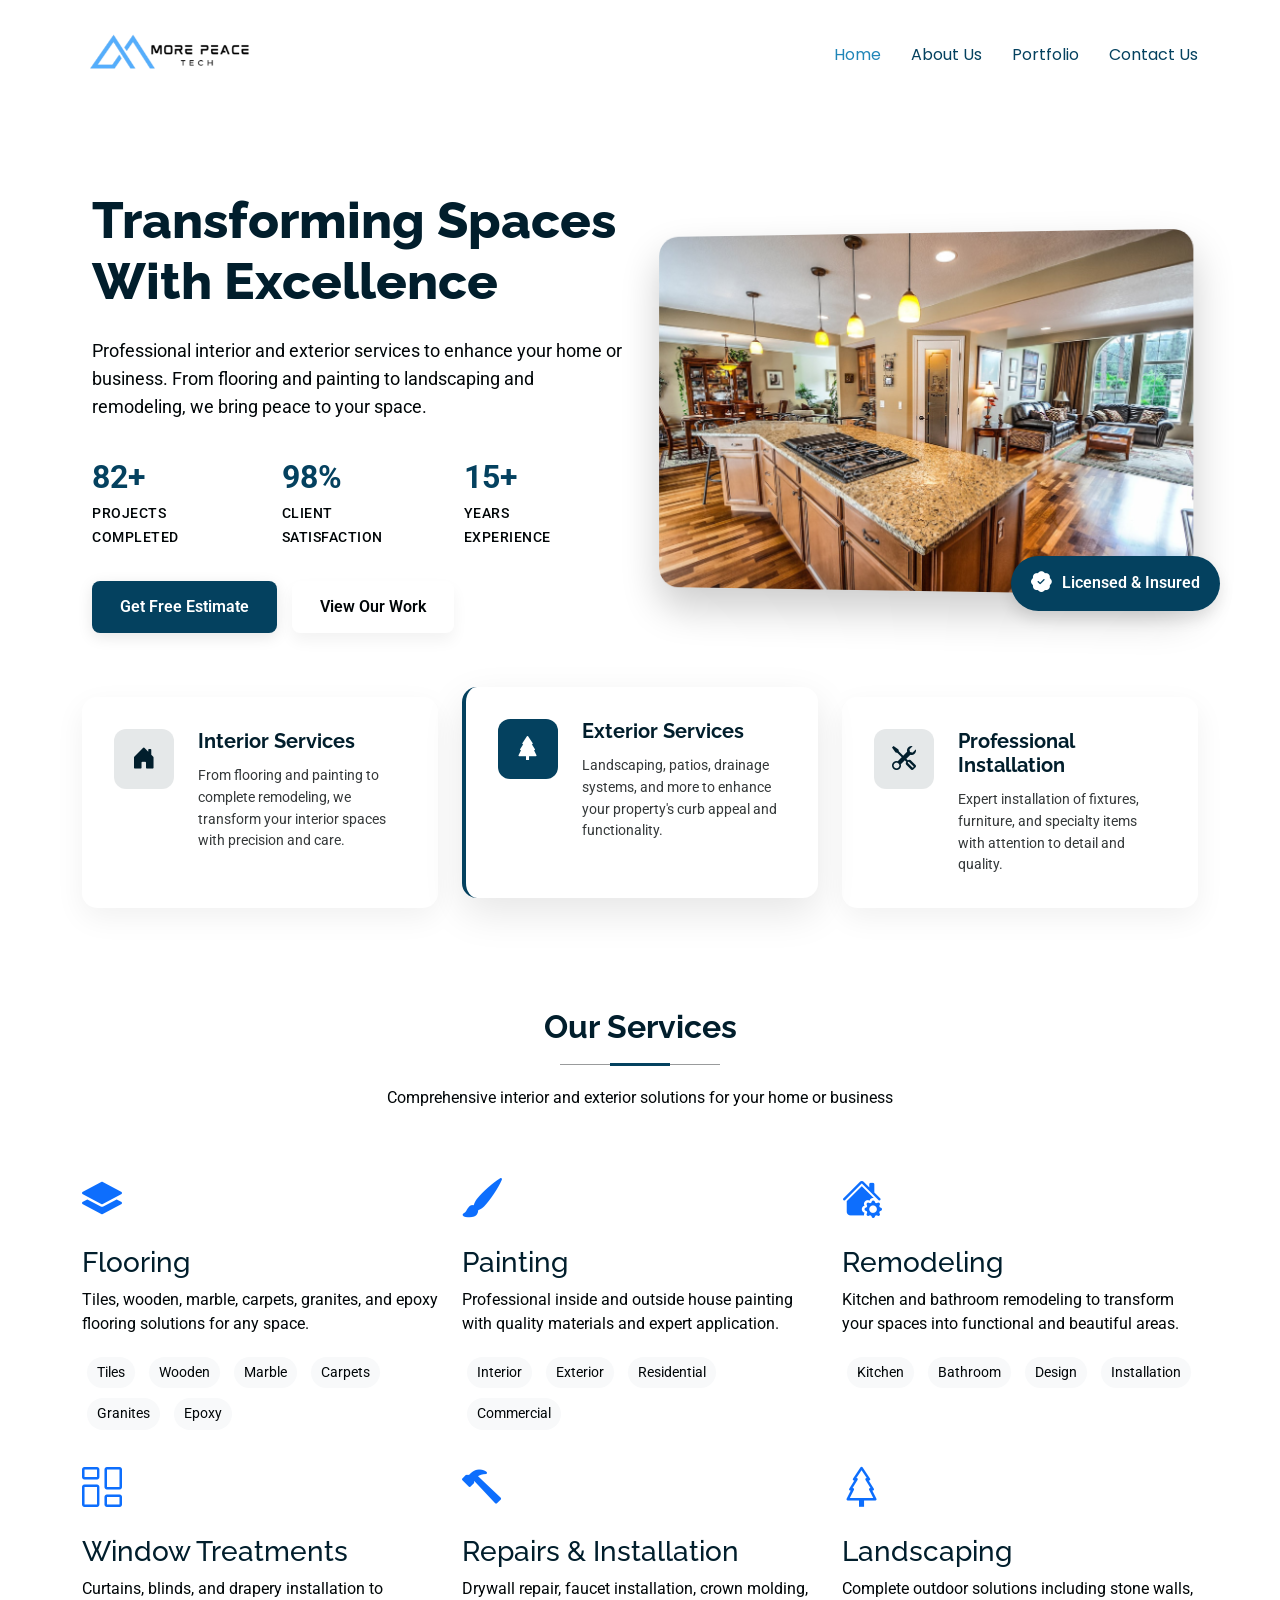
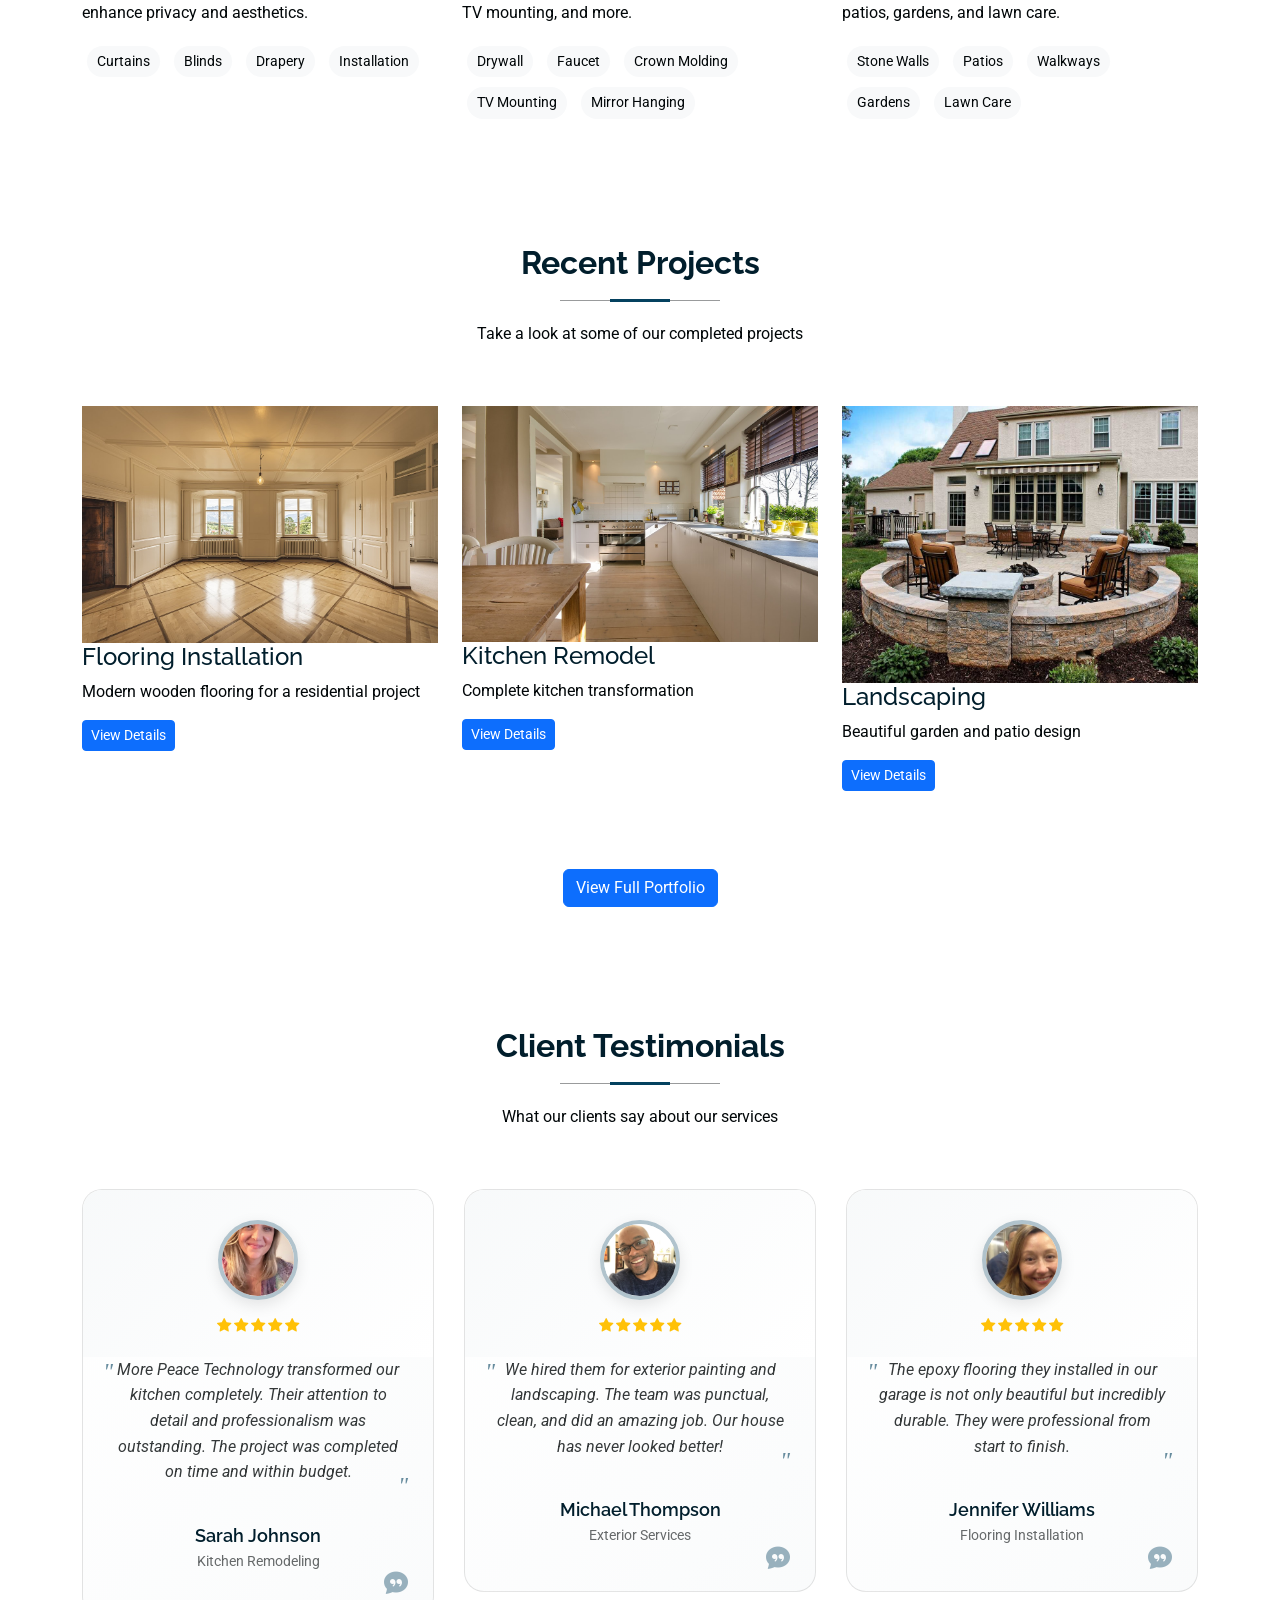
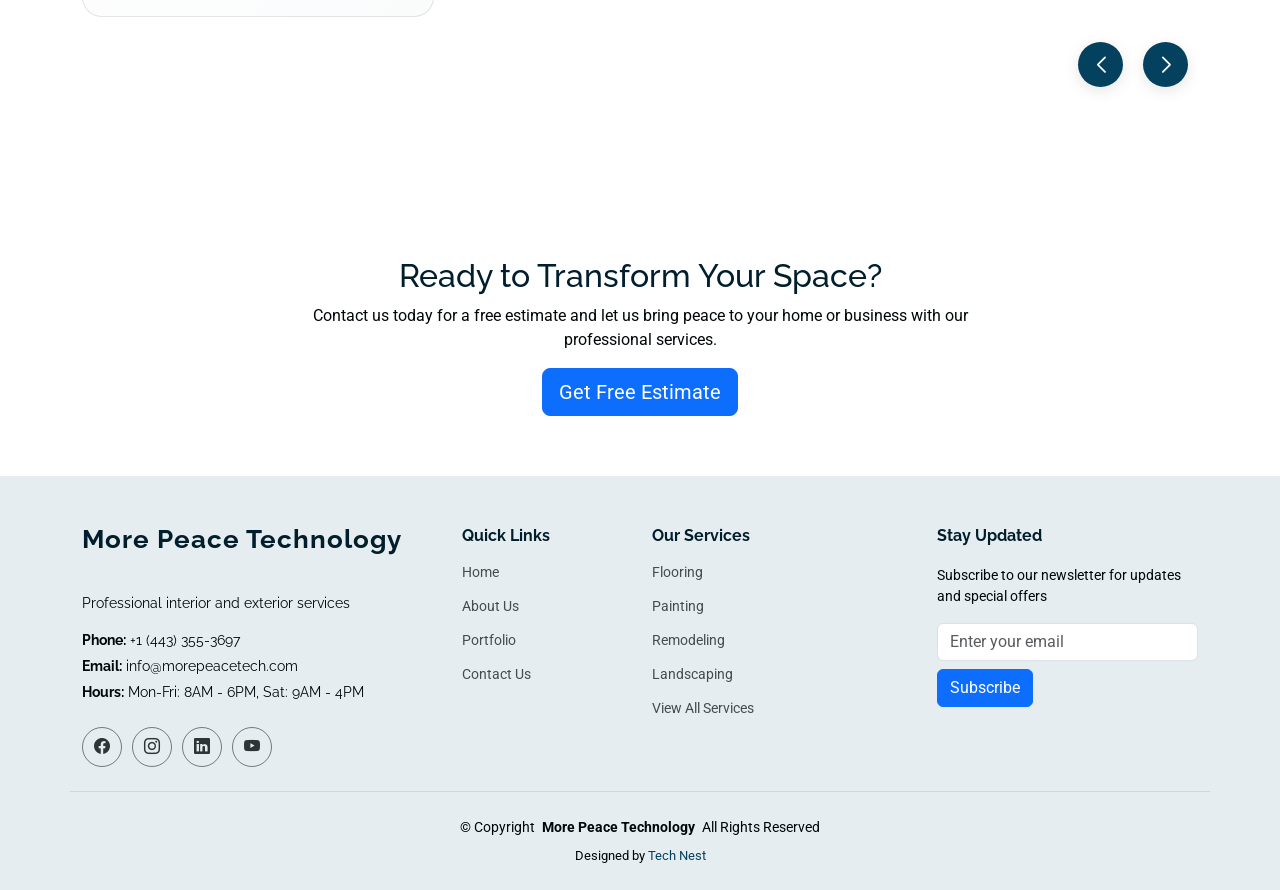
==== commit aefd8547: "commit" ====
--- a/index.html
+++ b/index.html
@@ -9,14 +9,20 @@
     <meta name="keywords" content="flooring, painting, remodeling, landscaping, home services, interior design, exterior services" />
 
     <!-- Favicons -->
-    <link href="assets/img/favicon.png" rel="icon" />
-    <link href="assets/img/apple-touch-icon.png" rel="apple-touch-icon" />
+    <link href="assets/img/nn.png" rel="icon" />
+    <link href="assets/img/nn.png" rel="apple-touch-icon" />
 
     <!-- Fonts -->
     <link href="https://fonts.googleapis.com" rel="preconnect" />
     <link href="https://fonts.gstatic.com" rel="preconnect" crossorigin />
     <link href="https://fonts.googleapis.com/css2?family=Roboto:ital,wght@0,100;0,300;0,400;0,500;0,700;0,900;1,100;1,300;1,400;1,500;1,700;1,900&family=Poppins:ital,wght@0,100;0,200;0,300;0,400;0,500;0,600;0,700;0,800;0,900;1,100;1,200;1,300;1,400;1,500;1,600;1,700;1,800;1,900&family=Raleway:ital,wght@0,100;0,200;0,300;0,400;0,500;0,600;0,700;0,800;0,900;1,100;1,200;1,300;1,400;1,500;1,600;1,700;1,800;1,900&display=swap"
         rel="stylesheet" />
+
+    <link rel="icon" type="image/png" href="/favicon-96x96.png" sizes="96x96" />
+    <link rel="icon" type="image/svg+xml" href="/favicon.svg" />
+    <link rel="shortcut icon" href="/favicon.ico" />
+    <link rel="apple-touch-icon" sizes="180x180" href="/apple-touch-icon.png" />
+    <link rel="manifest" href="/site.webmanifest" />
 
     <!-- Vendor CSS Files -->
     <link href="assets/vendor/bootstrap/css/bootstrap.min.css" rel="stylesheet" />
@@ -92,9 +98,9 @@
 <body class="index-page">
     <header id="header" class="header d-flex align-items-center sticky-top">
         <div class="header-container container-fluid container-xl position-relative d-flex align-items-center justify-content-end">
-            <a href="index.html" class="logo d-flex align-items-center me-auto" style="background: none;">
+            <a href="index.html" class="logo d-flex align-items-center me-auto" style="background: none">
                 <!-- Uncomment the line below if you also wish to use an image logo -->
-                <img src="assets/img/nn.png" alt="" style="width: 10rem; height: 10rem;">
+                <img src="assets/img/nn.png" alt="" style="width: 10rem; height: 10rem" />
             </a>
 
             <nav id="navmenu" class="navmenu">
@@ -122,7 +128,7 @@
                             </p>
                             <div class="stats-row">
                                 <div class="stat-item">
-                                    <span class="stat-number">500+</span>
+                                    <span class="stat-number">82+</span>
                                     <span class="stat-label">Projects Completed</span>
                                 </div>
                                 <div class="stat-item">
--- a/assets/css/main.css
+++ b/assets/css/main.css
@@ -2716,7 +2716,7 @@
 
 .events .event-item .event-details .event-category .badge.arts {
     background: linear-gradient(45deg, #ffebee, #ffcdd2);
-    color: #c62828;
+    color: #c625008;
 }
 
 .events .event-item .event-details .event-category .badge.community {
